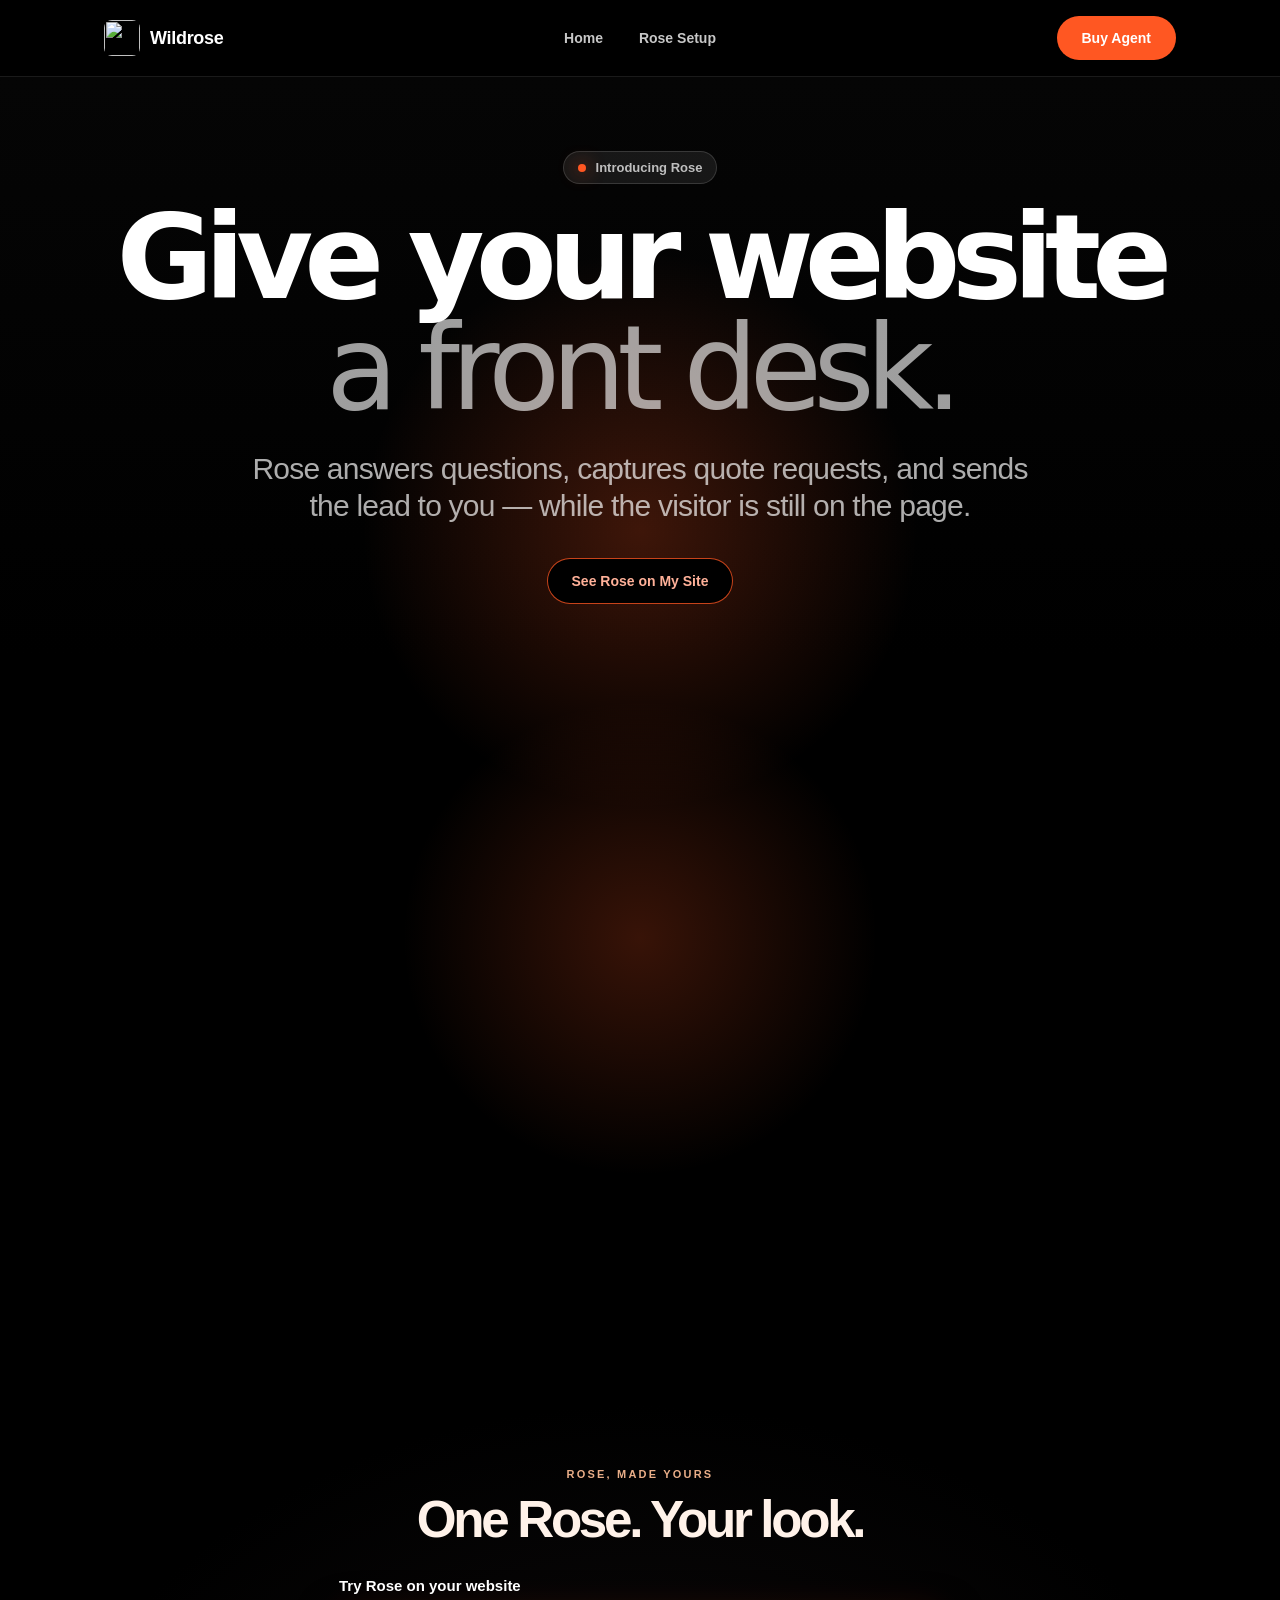
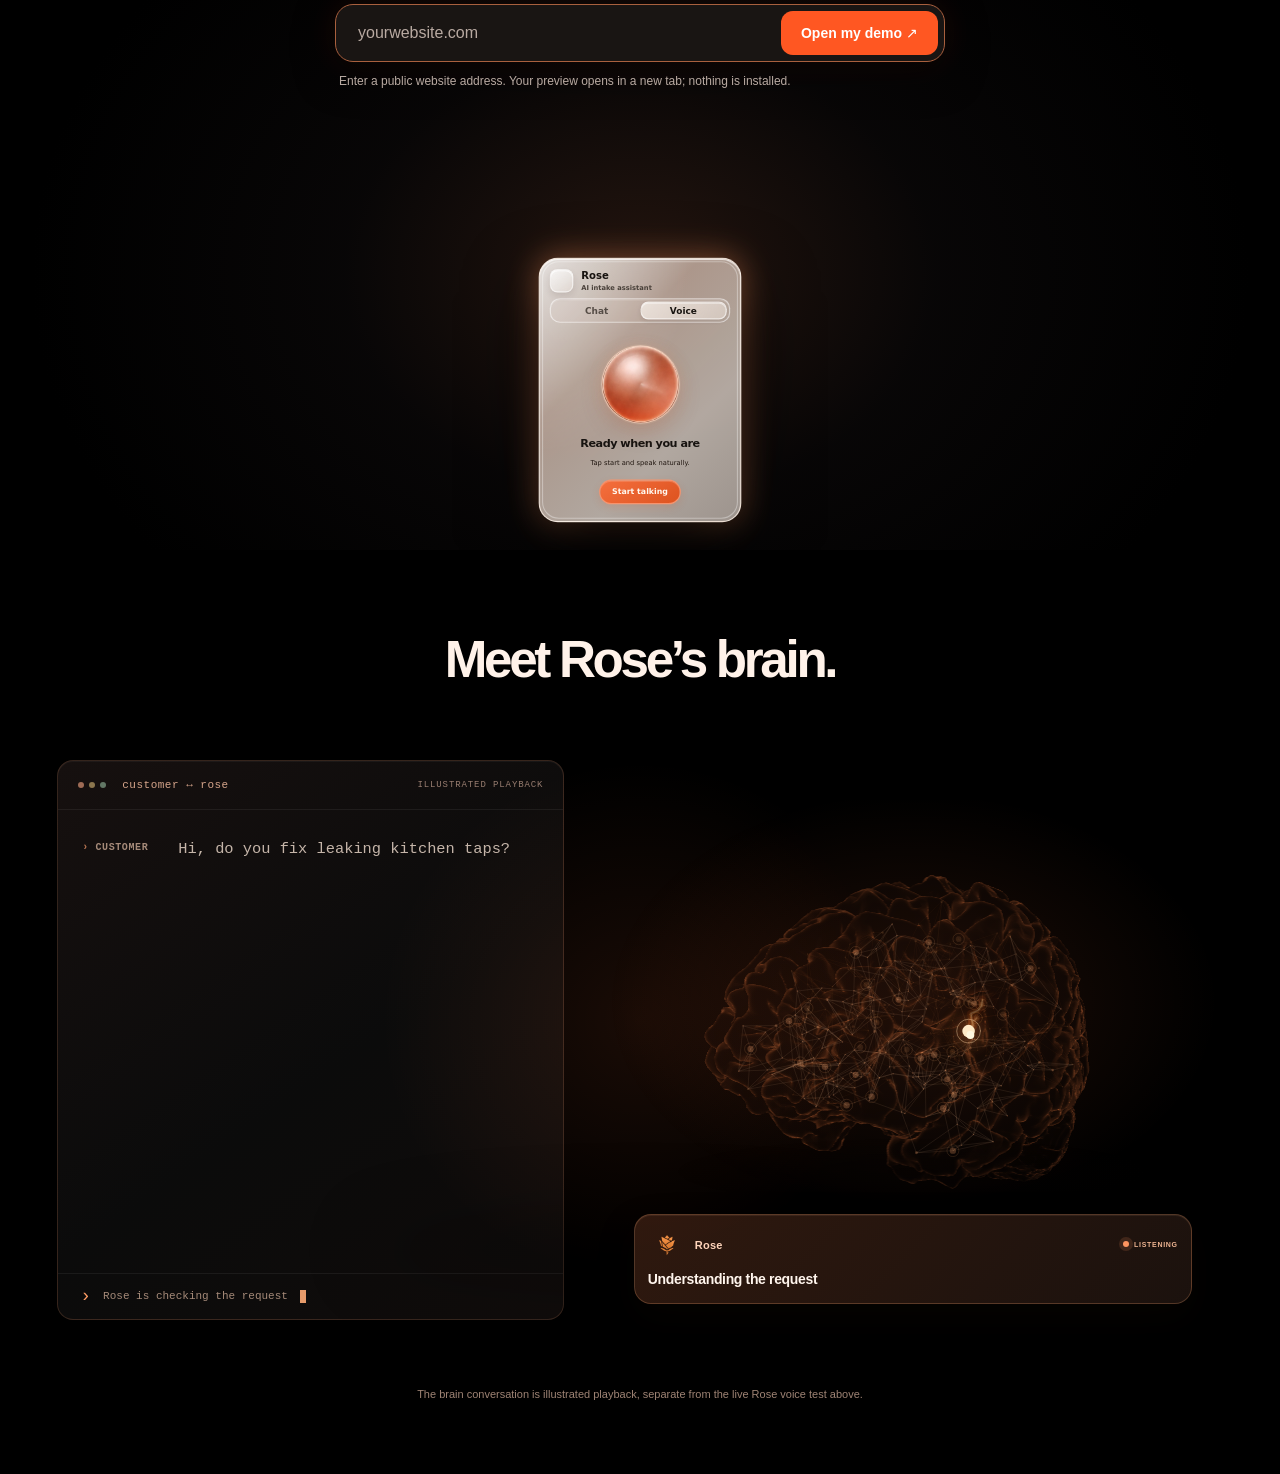
==== index.html @ d1aba38a "Space brain heading from demo" ====
<!doctype html>
<html lang="en">
<head>
  <meta charset="utf-8">
  <meta name="viewport" content="width=device-width, initial-scale=1">
  <meta name="theme-color" content="#1b120e">
  <title>Rose in motion · Wildrose</title>
  <meta name="description" content="See how Rose turns customer conversations into useful work.">
  <style>
    :root{font-family:Inter,-apple-system,BlinkMacSystemFont,"Segoe UI",sans-serif;color:#f9faf6;background:#061c17;font-synthesis:none}
    *{box-sizing:border-box}html{scroll-behavior:smooth}body{margin:0}button{font:inherit;cursor:pointer}button:focus-visible{outline:2px solid #ff9169;outline-offset:3px}
    .shell{width:min(1370px,calc(100% - 48px));margin:auto}
    .site-head{height:82px;display:flex;align-items:center;justify-content:space-between;gap:16px;padding:0 20px;border:1px solid #214036;border-top:0;border-radius:0 0 13px 13px}
    .brand{display:inline-flex;align-items:center;gap:10px;color:#fff;text-decoration:none;font-size:19px;font-weight:820;letter-spacing:-.05em}.brand img{width:27px;height:27px;object-fit:contain;filter:brightness(0) invert(1)}.brand span{color:#a7bdb2;font-weight:550}
    .head-tag{font-size:10px;font-weight:760;letter-spacing:.14em;text-transform:uppercase;color:#8ba89a}
    main{padding:64px 0 72px}
    .intro{display:grid;grid-template-columns:minmax(0,1.15fr) minmax(300px,.7fr);align-items:end;gap:80px;margin-bottom:48px}
    .eyebrow{display:inline-flex;align-items:center;gap:9px;color:#ff9b73;font-size:11px;font-weight:820;letter-spacing:.15em;text-transform:uppercase}.eyebrow:before{content:"";width:7px;height:7px;border-radius:50%;background:#ff8154;box-shadow:0 0 0 5px rgba(255,129,84,.13)}
    h1{max-width:820px;margin:20px 0 0;font-size:clamp(57px,6vw,90px);font-weight:650;letter-spacing:-.078em;line-height:.99}h1 em{font-style:normal;color:#ff8e65}
    .intro-aside{padding-bottom:5px}.intro-aside p{max-width:410px;margin:0 0 24px;color:#d0ded3;font-size:18px;line-height:1.42}.intro-aside small{display:block;max-width:410px;color:#8aa99a;font-size:11px;line-height:1.5}
    .stage{position:relative;height:620px;overflow:hidden;border:1px solid #2a493d;border-radius:20px;background:radial-gradient(ellipse at 50% 63%,rgba(38,85,65,.3),transparent 42%),linear-gradient(145deg,#09241a,#071c17 70%)}
    .stage:before{content:"";position:absolute;inset:0;background:radial-gradient(circle at 51% 54%,rgba(255,139,94,.09),transparent 33%);pointer-events:none}
    .stage:after{content:"";position:absolute;left:50%;bottom:87px;width:550px;height:70px;transform:translateX(-50%);border-radius:50%;background:rgba(0,0,0,.24);filter:blur(34px);pointer-events:none}
    .scene-meta{position:absolute;z-index:5;top:25px;left:30px;right:30px;display:flex;justify-content:space-between;align-items:center;gap:20px}.scene-meta>div{display:flex;align-items:center;gap:12px}.scene-index{color:#77a18a;font-size:10px;font-weight:800;letter-spacing:.14em}.scene-name{color:#e9f1e9;font-size:10px;font-weight:800;letter-spacing:.15em;text-transform:uppercase}.scene-meta button{padding:8px 12px;border:1px solid #2f5042;border-radius:9px;background:#123227;color:#dce8dc;font-size:10px;font-weight:760}.scene-meta button:hover{background:#1a4232}.clock{color:#8bab98;font-size:10px;font-weight:740;letter-spacing:.1em}
    .person{position:absolute;z-index:2;left:7%;bottom:134px;width:250px;display:flex;flex-direction:column;align-items:center}.person-art{width:102px;height:172px;transform-origin:50% 90%;animation:idle 3.4s ease-in-out infinite}.person-art svg{display:block;width:100%;height:100%;overflow:visible}.person-art .ground{fill:#020d09;opacity:.6}.person-art .line{fill:none;stroke:#ff8c64;stroke-width:7;stroke-linecap:round;stroke-linejoin:round}.person-art .front-arm,.person-art .front-leg{transform-box:fill-box;transform-origin:top center;animation:gesture 3.4s ease-in-out infinite}.person-art .front-leg{animation-name:step;animation-duration:3.8s}.speaker-person .person-art{animation-duration:.8s}.speaker-person .front-arm{animation-duration:.8s}.person-label{margin-top:0;color:#8fad9a;font-size:10px;font-weight:800;letter-spacing:.17em;text-transform:uppercase}
    .bubble{position:absolute;z-index:4;max-width:320px;min-height:76px;padding:17px 20px;border:1px solid #355244;border-radius:16px;color:#edf5ec;background:#163729;box-shadow:0 20px 42px rgba(0,0,0,.16);font-size:17px;font-weight:660;line-height:1.36;letter-spacing:-.02em;transition:opacity .32s,transform .32s,filter .32s}.bubble:after{content:"";position:absolute;bottom:-7px;width:12px;height:12px;background:inherit;transform:rotate(45deg);border-right:1px solid #355244;border-bottom:1px solid #355244}.visitor-bubble{left:5.5%;bottom:332px;width:310px}.visitor-bubble:after{left:68%}.rose-bubble{left:50%;top:107px;transform:translateX(-50%);width:360px;max-width:360px;background:#f7f8f0;border-color:#d3ddd0;color:#183629}.rose-bubble:after{left:calc(50% - 6px);border-color:#d3ddd0}.stage[data-speaker="visitor"] .rose-bubble{opacity:0;transform:translate(-50%,12px);pointer-events:none}.stage[data-speaker="rose"] .visitor-bubble{opacity:.38;filter:blur(1px);transform:translateY(-4px)}.stage[data-speaker="tool"] .visitor-bubble,.stage[data-speaker="tool"] .rose-bubble{opacity:.26;filter:blur(1px)}
    .widget-wrap{position:absolute;z-index:3;left:50%;top:218px;width:334px;transform:translateX(-50%)}
    .flow{position:absolute;z-index:3;right:5.5%;top:190px;width:260px;display:flex;flex-direction:column;gap:12px}.flow-title{color:#8caa98;font-size:10px;font-weight:800;letter-spacing:.16em;text-transform:uppercase;margin-bottom:1px}.tool{display:flex;align-items:center;gap:13px;min-height:64px;padding:12px 15px;border:1px solid #244536;border-radius:13px;background:#102b20;opacity:.46;transform:translateY(6px);transition:opacity .45s,transform .45s,border-color .45s,background .45s}.tool:before{content:"";width:8px;height:8px;flex:none;border-radius:50%;background:#779987}.tool strong{display:block;font-size:13px;color:#f3f8f0}.tool span{display:block;margin-top:4px;font-size:10px;font-weight:730;letter-spacing:.04em;color:#a4bba9}.tool.active{opacity:1;transform:none;border-color:#47715a;background:#19402c;box-shadow:0 17px 36px rgba(0,0,0,.15)}.tool.active:before{background:#ff976c;box-shadow:0 0 0 5px rgba(255,151,108,.13)}.tool.active span{color:#9eddb3}
    .stage-foot{position:absolute;z-index:5;left:30px;right:30px;bottom:23px;display:flex;align-items:center;gap:18px}.stage-foot .caption{min-width:230px;max-width:280px;color:#b0c5b5;font-size:11px;font-weight:700;white-space:nowrap;overflow:hidden;text-overflow:ellipsis}.stage-foot button{flex:none;padding:8px 11px;border:1px solid #355844;border-radius:8px;background:#163829;color:#edf6ed;font-size:10px;font-weight:750}.stage-foot button:hover{background:#205039}
    .scenarios{display:flex;align-items:center;gap:8px;margin-top:16px}.scenarios-label{margin-right:12px;color:#8ba999;font-size:10px;font-weight:800;letter-spacing:.15em;text-transform:uppercase}.scenarios button{padding:9px 13px;border:1px solid transparent;border-radius:8px;background:transparent;color:#9fbbab;font-size:11px;font-weight:740}.scenarios button.active{border-color:#315843;background:#153626;color:#fff}.scenarios button:hover{color:#fff}
    @keyframes idle{50%{transform:translateY(-4px) rotate(1deg)}}@keyframes gesture{42%{transform:rotate(-18deg)}72%{transform:rotate(6deg)}}@keyframes step{50%{transform:rotate(8deg)}}
    @media(max-width:1100px){.intro{gap:35px}.person{left:3%;width:210px}.visitor-bubble{left:3%;width:250px}.flow{right:3%;width:205px}.widget-wrap{width:305px}.rose-bubble{width:320px}.tool{padding:10px}}
    @media(max-width:760px){.shell{width:calc(100% - 28px)}.site-head{height:65px;padding:0 14px}.head-tag{display:none}main{padding:42px 0 50px}.intro{display:block;margin-bottom:30px}h1{font-size:clamp(49px,10.5vw,72px)}.intro-aside{padding:0;margin-top:25px}.intro-aside p{font-size:16px;margin-bottom:14px}.stage{height:760px;border-radius:16px}.scene-meta{top:17px;left:16px;right:16px}.person{left:20px;top:110px;bottom:auto;width:65px}.person-art{width:58px;height:98px}.person-label{display:none}.visitor-bubble{top:116px;bottom:auto;left:103px;width:calc(100% - 122px);max-width:none;min-height:72px;padding:13px 15px;font-size:13px}.visitor-bubble:after{left:14px}.rose-bubble{top:224px;left:auto;right:20px;width:calc(100% - 105px);max-width:none;min-height:63px;padding:12px 15px;font-size:13px;transform:none}.rose-bubble:after{left:auto;right:28px}.stage[data-speaker="visitor"] .rose-bubble{transform:translateY(10px)}.widget-wrap{top:306px;width:min(300px,calc(100% - 44px))}.flow{top:612px;left:20px;right:20px;width:auto;display:grid;grid-template-columns:repeat(3,minmax(0,1fr));gap:5px}.flow-title{grid-column:1/-1;font-size:8px}.tool{min-height:43px;padding:6px;gap:4px;border-radius:8px}.tool:before{width:5px;height:5px}.tool strong{font-size:9px}.tool span{font-size:7px}.stage-foot{left:15px;right:15px;bottom:13px;gap:8px}.stage-foot .caption{min-width:0;max-width:125px;font-size:9px}.stage-foot button{font-size:9px;padding:7px}.scenarios{flex-wrap:wrap;gap:4px}.scenarios-label{width:100%;margin:0 0 5px}.scenarios button{padding:8px 9px;font-size:10px}}
    @media(max-width:410px){.stage{height:790px}.flow{top:625px}.widget-wrap{top:315px}.scene-meta>div{gap:6px}.scene-name{font-size:8px}.clock{font-size:9px}.scene-meta button{padding:6px 8px}.visitor-bubble{left:91px;width:calc(100% - 106px)}.rose-bubble{right:15px;width:calc(100% - 91px)}}
    @media(prefers-reduced-motion:reduce){.person-art,.person-art .front-arm,.person-art .front-leg{animation:none}.bubble,.tool{transition:none}}
    /* Rose's orange palette, with the widget at a comfortable native scale. */
    :root{color:#fff8f3;background:#1b120e}
    .site-head{border-color:#513326}
    .brand span{color:#c4a697}.head-tag{color:#c49b85}
    .intro-aside p{color:#f0ddd2}.intro-aside small{color:#b99684}
    .stage{height:785px;border-color:#5a3929;background:radial-gradient(ellipse at 50% 59%,rgba(155,73,37,.19),transparent 43%),linear-gradient(145deg,#291a14,#1d130f 72%)}
    .stage:before{background:radial-gradient(circle at 50% 54%,rgba(255,116,59,.1),transparent 35%)}
    .scene-index{color:#d69c7c}.scene-name{color:#fff0e5}
    .scene-meta button{border-color:#654332;background:#382419;color:#ffeadc}.scene-meta button:hover{background:#51301f}.clock{color:#cda58e}
    .person{bottom:150px}.person-art .ground{fill:#110a07}.person-art .line{stroke:#ff824a}.person-label{color:#c4a08c}
    .bubble{border-color:#744936;background:#3b271d;color:#fff2e8}
    .bubble:after{border-color:#744936}.visitor-bubble{bottom:350px}
    .rose-bubble{top:95px;background:#fff5ec;border-color:#edd6c6;color:#43281c}.rose-bubble:after{border-color:#edd6c6}
    .widget-wrap{top:195px;width:360px}
    .flow{top:285px}.flow-title{color:#c09a84}
    .tool{border-color:#583a2b;background:#302016;opacity:.56}.tool:before{background:#b58c74}
    .tool strong{color:#fff3e9}.tool span{color:#c8a996}
    .tool.active{border-color:#cf784b;background:#4a291a}.tool.active:before{background:#ff864d}.tool.active span{color:#ffd0b7}
    .stage-foot{justify-content:space-between}.stage-foot .caption{max-width:none;color:#d6b9a5}
    .stage-foot button{border-color:#67412e;background:#3c261b;color:#fff2e6}.stage-foot button:hover{background:#59301d}
    .scenarios-label{color:#c69a80}.scenarios button{color:#d6ad98}.scenarios button.active{border-color:#744731;background:#3a2318;color:#fff}.scenarios button:hover{color:#fff}
    @media(max-width:1100px){.widget-wrap{width:340px}}
    @media(max-width:760px){
      .stage{height:960px}.person{top:110px;bottom:auto}.visitor-bubble{top:116px;bottom:auto}
      .rose-bubble{top:224px}.widget-wrap{top:310px;width:min(340px,calc(100% - 36px))}
      .flow{top:812px}.stage-foot{bottom:16px}
    }
    @media(max-width:410px){.stage{height:980px}.widget-wrap{top:315px}.flow{top:817px}}
    .flow{top:192px;right:5%;width:285px;display:block}
    .flow-title{margin:0 0 10px}
    .workflow-card{min-height:235px;padding:17px;border:1px solid #704431;border-radius:16px;background:linear-gradient(155deg,#382319,#2a1b15);box-shadow:0 18px 38px rgba(0,0,0,.18);animation:wfEnter .36s ease both}
    .wf-head{display:flex;align-items:center;gap:10px}.wf-mark{width:35px;height:35px;flex:none;display:grid;place-items:center;border:1px solid #8d553b;border-radius:10px;background:#4a2c1d;color:#ffb58c;font-size:10px;font-weight:900;letter-spacing:.03em}.wf-tool{color:#ffd4bb;font-size:10px;font-weight:800;letter-spacing:.1em;text-transform:uppercase}.wf-state{margin-left:auto;color:#eeb491;font-size:9px;font-weight:850;letter-spacing:.1em;text-transform:uppercase}.workflow-card.working .wf-state:before{content:"";display:inline-block;width:6px;height:6px;margin-right:5px;border-radius:50%;background:#ff9560;box-shadow:0 0 0 4px rgba(255,149,96,.15);animation:wfPulse 1s ease-in-out infinite}.workflow-card.done .wf-state{color:#ffd4a7}
    .wf-title{margin:16px 0 5px;color:#fff5ed;font-size:17px;font-weight:760;letter-spacing:-.025em;line-height:1.25}.wf-detail{min-height:32px;margin:0;color:#cfae9b;font-size:11px;line-height:1.42}
    .wf-visual{min-height:73px;margin-top:14px;padding-top:12px;border-top:1px solid #68412e}
    .wf-search{display:flex;align-items:center;gap:7px;height:34px;padding:0 10px;border:1px solid #78503a;border-radius:8px;background:#211713;color:#ffe8d9;font-size:11px;font-weight:670;white-space:nowrap;overflow:hidden}.wf-search b{color:#ff986b;font-size:18px;line-height:1}.workflow-card.working .wf-search span{overflow:hidden;white-space:nowrap;border-right:1px solid #ff9f74;animation:wfType 2.1s steps(20,end) infinite alternate}.wf-result{display:flex;align-items:center;gap:6px;margin-top:10px;color:#d9b8a6;font-size:10px;font-weight:710}.wf-result i{width:7px;height:7px;border-radius:50%;background:#ff986b}.workflow-card.working .wf-result i{animation:wfPulse .9s ease-in-out infinite}.workflow-card.done .wf-result{color:#ffd5b8}
    .wf-slots{display:flex;gap:5px}.wf-slot{flex:1;padding:9px 3px;border:1px solid #6c4633;border-radius:7px;color:#d2ab96;text-align:center;font-size:9px;font-weight:800}.wf-slot.selected{border-color:#ff9a69;background:#65402b;color:#fff1e4}.workflow-card.working .wf-slot:nth-child(1){animation:wfSlot 1.3s ease-in-out infinite}.workflow-card.working .wf-slot:nth-child(2){animation:wfSlot 1.3s ease-in-out .25s infinite}.workflow-card.working .wf-slot:nth-child(3){animation:wfSlot 1.3s ease-in-out .5s infinite}.wf-date{margin-bottom:9px;color:#eac5ae;font-size:10px;font-weight:750}
    .wf-field{display:flex;justify-content:space-between;gap:7px;padding:5px 0;border-bottom:1px solid #573827;color:#d0a994;font-size:10px}.wf-field b{max-width:65%;overflow:hidden;text-overflow:ellipsis;white-space:nowrap;color:#ffe4d2;font-weight:780}.workflow-card.working .wf-field:nth-child(2) b{animation:wfPulse 1.2s ease-in-out infinite}
    .wf-message{padding:9px 10px;border:1px solid #78503a;border-radius:9px;background:#211713}.wf-message b{display:block;color:#ffe5d4;font-size:10px}.wf-message span{display:block;margin-top:5px;color:#cda994;font-size:9px}.wf-message:after{content:"→";display:block;margin-top:7px;color:#ff9a69;text-align:right;font-size:15px;font-weight:900}.workflow-card.working .wf-message:after{animation:wfSend 1.5s ease-in-out infinite}
    .wf-idle{display:flex;gap:6px;align-items:center;height:48px}.wf-idle i{width:7px;height:7px;border-radius:50%;background:#ff986b;animation:wfPulse 1.1s ease-in-out infinite}.wf-idle i:nth-child(2){animation-delay:.2s}.wf-idle i:nth-child(3){animation-delay:.4s}
    .tool-list{display:grid;grid-template-columns:repeat(2,minmax(0,1fr));gap:7px;margin-top:10px}.tool-list .tool{min-height:49px;margin:0;padding:7px 9px;gap:7px;border-radius:9px;transform:none}.tool-list .tool:before{width:6px;height:6px}.tool-list .tool strong{font-size:10px}.tool-list .tool span{font-size:8px;margin-top:2px}.tool-list .tool.working{opacity:1;border-color:#b96e46;background:#452a1c}.tool-list .tool.working:before{background:#ff985f;animation:wfPulse 1s ease-in-out infinite}
    @keyframes wfEnter{from{opacity:.35;transform:translateY(9px)}to{opacity:1;transform:none}}@keyframes wfPulse{50%{opacity:.35;transform:scale(.8)}}@keyframes wfType{from{max-width:0}to{max-width:190px}}@keyframes wfSlot{45%{border-color:#ff9a69;color:#fff0e5;background:#5d3928}}@keyframes wfSend{50%{transform:translateX(7px);opacity:.55}}
    @media(max-width:1100px){.flow{right:3%;width:240px}.workflow-card{padding:13px}.wf-title{font-size:15px}}
    @media(max-width:760px){.stage{height:1250px}.flow{top:812px;left:20px;right:20px;width:auto;display:block}.workflow-card{min-height:218px}.tool-list{grid-template-columns:repeat(2,minmax(0,1fr))}.stage-foot{bottom:15px}}
    @media(max-width:410px){.stage{height:1280px}.flow{top:817px}}
    @media(prefers-reduced-motion:reduce){.workflow-card,.wf-idle i,.workflow-card.working .wf-search span,.workflow-card.working .wf-result i,.workflow-card.working .wf-slot,.workflow-card.working .wf-message:after,.tool-list .tool.working:before{animation:none}}
    /* Connected workflow graph with transient tool popups. */
    .flow{top:116px;right:3.7%;width:430px;height:558px;margin:0}
    .workflow-graph{position:absolute;inset:0;width:100%;height:100%;display:block;opacity:.94;pointer-events:none}
    .flow-title{position:absolute;z-index:2;top:5px;left:14px;margin:0;color:#d7a98e;font-size:10px;letter-spacing:.18em}
    .workflow-card{position:absolute;z-index:3;top:259px;left:calc(50% - 142px);width:284px;min-height:220px;padding:15px;border-color:#80513a;border-radius:14px;background:rgba(49,30,22,.95);box-shadow:0 20px 45px rgba(0,0,0,.32);backdrop-filter:blur(12px)}
    .workflow-card .wf-title{margin-top:13px;font-size:16px}.workflow-card .wf-detail{font-size:10px}.workflow-card .wf-visual{margin-top:10px;padding-top:10px}
    .tool-list{position:absolute;z-index:2;inset:0;display:block;margin:0;pointer-events:none}
    .tool-list .tool{position:absolute;width:122px;min-height:45px;padding:6px 8px;border-color:#9b6040;background:rgba(71,41,26,.95);opacity:0;transform:translateY(12px) scale(.92);box-shadow:0 12px 28px rgba(0,0,0,.2)}
    .tool-list .tool.working,.tool-list .tool.active{opacity:1;transform:translateY(0) scale(1)}
    .tool-list .tool:nth-child(1){top:84px;left:8px}.tool-list .tool:nth-child(2){top:138px;right:5px}.tool-list .tool:nth-child(3){bottom:18px;left:2px}.tool-list .tool:nth-child(4){bottom:18px;right:9px}
    .tool-list .tool strong{font-size:10px}.tool-list .tool span{font-size:7px;letter-spacing:.03em}
    @media(max-width:1150px){.widget-wrap{left:43%}.rose-bubble{left:43%}.stage[data-speaker="visitor"] .rose-bubble{transform:translate(-50%,12px)}.flow{right:2%;top:125px;width:330px;height:550px}.workflow-card{left:calc(50% - 125px);width:250px}.tool-list .tool{width:105px}.tool-list .tool:nth-child(2){right:0}}
    @media(max-width:760px){.stage{height:1420px}.widget-wrap{left:50%}.rose-bubble{left:auto}.stage[data-speaker="visitor"] .rose-bubble{transform:translateY(10px)}.flow{top:813px;left:10px;right:10px;width:auto;height:535px}.workflow-card{top:230px;left:calc(50% - 140px);width:280px}.tool-list .tool{width:112px}.tool-list .tool:nth-child(3),.tool-list .tool:nth-child(4){bottom:4px}}
    @media(max-width:410px){.stage{height:1440px}.flow{top:818px;height:540px}.workflow-card{left:10px;right:10px;width:auto}.tool-list .tool{width:102px}}
    /* Let the tool marks and moving connections carry the workflow story. */
    .flow{top:119px;height:560px}
    .flow-title{top:0;left:10px}
    .workflow-card{top:392px;left:calc(50% - 133px);width:266px;min-height:104px;padding:11px 13px;border-color:#9a5a3b;background:rgba(44,27,20,.93)}
    .workflow-card .wf-head{gap:9px}
    .workflow-card .wf-mark{width:38px;height:38px;border:0;background:transparent}
    .workflow-card .wf-mark img{width:32px;height:32px;object-fit:contain}
    .workflow-card .wf-tool{font-size:11px;letter-spacing:.02em;text-transform:none}
    .workflow-card .wf-state{font-size:8px}
    .workflow-card .wf-title{margin:7px 0 0;font-size:15px}
    .workflow-card .wf-detail,.workflow-card .wf-visual{display:none}
    .tool-list{display:none}
    @media(max-width:1150px){.workflow-card{left:calc(50% - 120px);width:240px}}
    @media(max-width:760px){.flow{top:813px;height:535px}.workflow-card{top:382px;left:calc(50% - 130px);width:260px}}
    @media(max-width:410px){.flow{top:818px;height:540px}.workflow-card{top:387px;left:calc(50% - 120px);right:auto;width:240px}}
    @media(prefers-reduced-motion:reduce){.workflow-card{animation:none}}
    /* Circular tool nodes in a luminous web, with notification cards below. */
    .flow{right:1.5%;width:33%;height:560px;isolation:isolate}
    .flow:before{content:"";position:absolute;inset:22px -12px 112px;background:radial-gradient(ellipse at 50% 48%,rgba(255,116,57,.12),transparent 68%);pointer-events:none}
    .flow-title{left:50%;transform:translateX(-50%);white-space:nowrap;color:#e0ac8c;font-size:9px;letter-spacing:.22em}
    .flow-title:before{content:"";display:inline-block;width:5px;height:5px;margin:0 8px 1px 0;border-radius:50%;background:#ff985d;box-shadow:0 0 12px #ff7842}
    .workflow-graph{opacity:1}
    .workflow-card{top:433px;left:7%;width:86%;min-height:90px;border-radius:17px;border-color:rgba(255,172,119,.24);background:linear-gradient(135deg,rgba(93,49,29,.5),rgba(34,22,17,.8));box-shadow:0 15px 35px #10080455,inset 0 1px 0 #ffcfa914;backdrop-filter:blur(20px)}
    .workflow-card .wf-title{font-size:14px}.workflow-card .wf-state{font-size:7px}
    @media(min-width:1151px){.widget-wrap,.rose-bubble{left:46%}.stage[data-speaker="visitor"] .rose-bubble{transform:translate(-50%,12px)}}
    @media(min-width:761px) and (max-width:1150px){.flow{right:1%;width:31%}.workflow-card{left:3%;width:94%}.workflow-card .wf-head{gap:5px}.workflow-card .wf-tool{font-size:10px}}
    @media(max-width:760px){.flow{left:10px;right:10px;width:auto;height:550px}.workflow-card{top:431px;left:8%;width:84%}.flow-title{top:12px}}
    .scenarios{overflow-x:auto;flex-wrap:nowrap;padding-bottom:7px;scrollbar-width:thin;scrollbar-color:#75432d transparent}.scenarios-label{width:auto;flex:none;margin:0 10px 0 0}.scenarios button{flex:none;white-space:nowrap}


    .person{left:2%;top:auto;bottom:96px;width:25%;gap:9px}.person-art{width:154px;height:254px;max-width:100%;filter:drop-shadow(0 0 20px rgba(255,122,56,.10))}.person-label{display:block;margin:0;font-size:10px;letter-spacing:.2em}
    .visitor-bubble{left:2%;top:auto;bottom:386px;width:25%;max-width:330px}.visitor-bubble:after{left:calc(50% - 6px)}
    @media(min-width:761px) and (max-width:1150px){
      .person{left:2%;width:23%;bottom:110px}.person-art{width:120px;height:218px}.visitor-bubble{left:2%;width:23%;bottom:365px;font-size:14px;padding:14px}
      .widget-wrap,.rose-bubble{left:45%;width:30%}
    }
    @media(max-width:760px){
      .person{left:13px;top:105px;bottom:auto;width:72px;gap:2px}.person-art{width:72px;height:115px}.person-label{font-size:7px;letter-spacing:.09em}
      .visitor-bubble{left:101px;top:112px;bottom:auto;width:calc(100% - 117px);max-width:none;min-height:72px;padding:12px;font-size:13px}.visitor-bubble:after{left:15px}
      .rose-bubble{top:248px;right:18px;width:calc(100% - 70px)}.widget-wrap{top:344px}
      .flow{top:848px}.stage{height:1470px}
    }
    @media(max-width:410px){.person{left:10px;width:66px}.person-art{width:66px;height:112px}.visitor-bubble{left:88px;width:calc(100% - 103px)}.rose-bubble{right:15px;width:calc(100% - 55px)}}

    /* Keep the actual Rose widget independent from the illustrated conversation. */
    .stage{height:860px}.widget-wrap{top:190px;width:382px}
    .person{left:1.5%;width:27%;bottom:100px;gap:12px}.person-art{width:220px;height:320px}.person-label{font-size:12px;letter-spacing:.16em;color:#f0c5aa}
    .visitor-bubble{left:2%;width:27%;max-width:350px;bottom:459px;padding:20px 22px;font-size:20px;line-height:1.45;font-weight:650;background:#4a2c1d;border-color:#bc7950;color:#fff7ee;box-shadow:0 16px 34px #0b050333}
    .stage[data-speaker] .visitor-bubble{opacity:1;filter:none;transform:none}
    .stage[data-speaker="tool"] .rose-bubble{opacity:1;filter:none}
    .flow{top:140px}
    @media(min-width:761px) and (max-width:1150px){.widget-wrap{width:34%;left:46%}.person{left:1%;width:27%;bottom:110px}.person-art{width:168px;height:292px}.visitor-bubble{left:1.5%;width:27%;bottom:445px;padding:17px;font-size:18px}.rose-bubble{left:46%;width:34%;font-size:16px}.flow{right:1%;width:30%}}
    @media(max-width:760px){
      .stage{height:1560px}.person{left:10px;top:100px;bottom:auto;width:110px;gap:5px}.person-art{width:110px;height:174px}.person-label{font-size:9px}
      .visitor-bubble{left:132px;top:109px;bottom:auto;width:calc(100% - 148px);min-height:110px;padding:15px;font-size:16px;line-height:1.42;max-width:none}
      .rose-bubble{top:298px;left:auto;right:18px;width:calc(100% - 36px);max-width:none;font-size:15px;padding:14px 16px;min-height:65px}
      .widget-wrap{top:386px;left:50%;width:calc(100% - 36px);max-width:430px}.flow{top:981px;left:10px;right:10px;width:auto;height:550px}
    }
    @media(max-width:410px){.person{left:7px;width:100px}.person-art{width:100px;height:170px}.visitor-bubble{left:116px;width:calc(100% - 128px);font-size:15px;padding:13px}.rose-bubble{right:15px;width:calc(100% - 30px)}}
    .wr-ai[data-simulation-paused="true"] .wr-orb:after{animation-play-state:paused}
    @media(min-width:1151px){.person{bottom:230px}.visitor-bubble{bottom:589px}}
    @media(min-width:761px) and (max-width:1150px){.person{bottom:215px}.visitor-bubble{bottom:550px}}
    .anatomy-surface{z-index:0}#workflowGraph{z-index:1;pointer-events:auto;cursor:grab;touch-action:pan-y}#workflowGraph.dragging{cursor:grabbing}#workflowGraph:focus-visible{outline:1px solid #df9a72;outline-offset:-6px;border-radius:18px}.brain-hint{position:absolute;top:29px;left:50%;transform:translateX(-50%);font-size:10px;color:#c59a83;pointer-events:none;white-space:nowrap;z-index:2}
  </style>
  <link rel="stylesheet" href="rose-appearance.css?v=calm-1">
  <link rel="stylesheet" href="demo-layout.css?v=brain-title-spacing-1">
  <link rel="stylesheet" href="rose-reveal.css?v=spacing-1">
</head>
<body>
  <nav class="wr-site-nav" aria-label="Wildrose navigation">
    <div class="wr-site-wrap">
      <a class="wr-site-brand" href="https://wildroseautomations.ca/"><img src="https://wildroseautomations.ca/logos/wildrose.png" width="36" height="36" alt="">Wildrose</a>
      <div class="wr-site-links"><a href="https://wildroseautomations.ca/">Home</a><a href="https://wildroseautomations.ca/#mockup">Rose Setup</a></div>
      <a class="wr-site-buy" href="https://wildroseautomations.ca/#purchase">Buy Agent</a>
    </div>
  </nav>
  <section class="wr-site-hero" id="top" aria-labelledby="heroTitle">
    <div class="wr-site-wrap wr-site-hero-inner">
      <div class="wr-site-label"><span aria-hidden="true"></span>Introducing Rose</div>
      <h1 id="heroTitle">Give your website<br><em>a front desk.</em></h1>
      <p class="wr-site-lead">Rose answers questions, captures quote requests, and sends the lead to you — while the visitor is still on the page.</p>
      <a class="wr-site-cta" href="#try-rose">See Rose on My Site</a>
      <div class="wr-site-widget" id="liveRoseVoice"></div>
    </div>
  </section>
  <main class="shell">
    <section class="rose-reveal" id="roseReveal" aria-labelledby="roseRevealTitle">
      <p class="rose-reveal__eyebrow">Rose, made yours</p>
      <h2 id="roseRevealTitle">One Rose. Your look.</h2>
      <form class="wr-try-form" id="try-rose" action="https://wildroseautomations.ca/ai-tool-mockup-final.html" method="get" target="_blank" rel="noopener">
        <label for="tryRoseWebsite">Try Rose on your website</label>
        <div class="wr-try-bar">
          <input id="tryRoseWebsite" name="website" type="text" inputmode="url" autocomplete="url" placeholder="yourwebsite.com" required maxlength="2048" aria-describedby="tryRoseNote">
          <button type="submit">Open my demo <span aria-hidden="true">↗</span></button>
        </div>
        <p id="tryRoseNote">Enter a public website address. Your preview opens in a new tab; nothing is installed.</p>
      </form>
      <div class="rose-reveal__stage" role="img" aria-label="One orange Rose assistant expands into a lineup of seven colourful design variations">
        <svg class="rose-reveal__arch" viewBox="0 0 1000 380" preserveAspectRatio="none" aria-hidden="true"><path d="M 85 315 C 130 72, 369 20, 500 20 C 685 20, 890 90, 927 315"/></svg>
        <div class="rose-reveal__floor" aria-hidden="true"></div>
        <div id="roseRevealCards" aria-hidden="true"></div>
      </div>
    </section>
    <section class="stage" id="stage" data-speaker="visitor" aria-labelledby="brainTitle">
      <h2 class="brain-title" id="brainTitle">Meet Rose’s brain.</h2>
      <div class="demo-layout">
        <div class="terminal" aria-label="Illustrated Customer and Rose conversation">
          <div class="terminal-top"><span class="terminal-lights" aria-hidden="true"><i></i><i></i><i></i></span><span>customer ↔ rose</span><span class="terminal-live">ILLUSTRATED PLAYBACK</span></div>
          <div class="terminal-log" id="conversation" role="log" aria-live="off"></div>
          <div class="terminal-footer"><span class="terminal-cursor" aria-hidden="true">›</span><span id="terminalStatus">Rose is listening</span><span class="terminal-pulse" aria-hidden="true"></span></div>
        </div>
        <div class="flow" id="flow" aria-label="Translucent brain visualization synchronized to illustrated workflow events"><div class="brain-scene"><canvas class="workflow-graph" id="workflowGraph" aria-label="Animated brain; drag or use arrow keys to rotate" tabindex="0"></canvas><div class="workflow-card" id="workflowCard" aria-live="polite"></div><div class="tool-list" id="toolList"></div></div></div>
      </div>
    </section>
    <p class="demo-disclaimer">The brain conversation is illustrated playback, separate from the live Rose voice test above.</p>
  </main>
  <script src="rose-reveal.js?v=2" defer></script>
  <script src="https://wildroseautomations.ca/wildrose-widget-sandbox.js?v=mobile-launcher-contrast-1" data-api-base="https://wildrose-widget.wildeautomations.com" data-title="Rose" data-accent="#ff5722" data-logo="https://wildroseautomations.ca/logos/wildrose.png" data-fallback-url="mailto:jack@wildroseautomations.ca" data-greeting="Hi, I’m Rose. Ask questions about our services or tell me what you need a quote for, and I’ll help you reach the owner." data-placeholder="Ask a question or describe your request…" data-business-context="You are the visitor-facing assistant for Wildrose Automations. Help visitors with FAQs, capture quote requests and contact details, and offer owner handoff. Do not act as an owner configuration tool. Rose Basic is $24/month with 75 voice minutes; Pro is $79/month with 250 voice minutes. Extra voice minutes are $0.29/minute. Custom integrations are separately scoped. Do not promise completed bookings, payments or integrations." data-mount="#liveRoseVoice" data-inline="true" data-default-view="voice"></script>
  <script src="brain-3d.js?v=calm-1"></script>
  <script>
    (async()=>{
      const scenarios=[
  {
    "name": "QUOTE REQUEST",
    "lines": [
      {
        "at": 0,
        "who": "visitor",
        "text": "Hi, do you fix leaking kitchen taps?",
        "caption": "Hi, do you fix leaking kitchen taps?"
      },
      {
        "at": 1800,
        "who": "rose",
        "text": "We do. What’s happening with yours?",
        "caption": "We do. What’s happening with yours?"
      },
      {
        "at": 4100,
        "who": "visitor",
        "text": "It’s been dripping all week. Could I get a quote?",
        "caption": "It’s been dripping all week. Could I get a quote?"
      },
      {
        "at": 6200,
        "who": "rose",
        "text": "Of course. What email can we reach you on?",
        "caption": "Of course. What email can we reach you on?"
      },
      {
        "at": 9000,
        "who": "visitor",
        "text": "It’s sam@example.com.",
        "caption": "It’s sam@example.com."
      },
      {
        "at": 11000,
        "who": "rose",
        "text": "Thanks, Sam. Our team will get back to you.",
        "caption": "Thanks, Sam. Our team will get back to you."
      }
    ],
    "tools": [
      {
        "at": 4600,
        "name": "Knowledge",
        "status": "ANSWER FOUND"
      },
      {
        "at": 12400,
        "name": "HubSpot",
        "status": "LEAD CREATED"
      },
      {
        "at": 13800,
        "name": "Gmail",
        "status": "SUMMARY SENT"
      },
      {
        "at": 14700,
        "name": "Twilio",
        "status": "ALERT SENT"
      }
    ]
  },
  {
    "name": "BOOK AN APPOINTMENT",
    "lines": [
      {
        "at": 0,
        "who": "visitor",
        "text": "Do you have anyone available to fix my tap on Tuesday?",
        "caption": "Do you have anyone available to fix my tap on Tuesday?"
      },
      {
        "at": 1800,
        "who": "rose",
        "text": "I can check. Is it a leak or another issue?",
        "caption": "I can check. Is it a leak or another issue?"
      },
      {
        "at": 4100,
        "who": "visitor",
        "text": "It’s leaking under the kitchen sink.",
        "caption": "It’s leaking under the kitchen sink."
      },
      {
        "at": 6200,
        "who": "rose",
        "text": "We have 9:30 available. Does that work for you?",
        "caption": "We have 9:30 available. Does that work for you?"
      },
      {
        "at": 9000,
        "who": "visitor",
        "text": "Yes, that would be great.",
        "caption": "Yes, that would be great."
      },
      {
        "at": 11000,
        "who": "rose",
        "text": "You’re booked for Tuesday at 9:30.",
        "caption": "You’re booked for Tuesday at 9:30."
      }
    ],
    "tools": [
      {
        "at": 11200,
        "name": "Calendar",
        "status": "BOOKED"
      },
      {
        "at": 13200,
        "name": "Gmail",
        "status": "INVITE SENT"
      },
      {
        "at": 14500,
        "name": "Twilio",
        "status": "REMINDER SET"
      }
    ]
  },
  {
    "name": "SERVICE QUESTION",
    "lines": [
      {
        "at": 0,
        "who": "visitor",
        "text": "Do you repair heat pumps in Dartmouth?",
        "caption": "Do you repair heat pumps in Dartmouth?"
      },
      {
        "at": 1800,
        "who": "rose",
        "text": "Let me check whether we cover your area.",
        "caption": "Let me check whether we cover your area."
      },
      {
        "at": 4100,
        "who": "visitor",
        "text": "Mine keeps switching off. Could someone take a look?",
        "caption": "Mine keeps switching off. Could someone take a look?"
      },
      {
        "at": 6200,
        "who": "rose",
        "text": "Yes, we cover Dartmouth. What number can we call?",
        "caption": "Yes, we cover Dartmouth. What number can we call?"
      },
      {
        "at": 9000,
        "who": "visitor",
        "text": "You can reach me at 555-0104.",
        "caption": "You can reach me at 555-0104."
      },
      {
        "at": 11000,
        "who": "rose",
        "text": "Thanks. Our service team will give you a call.",
        "caption": "Thanks. Our service team will give you a call."
      }
    ],
    "tools": [
      {
        "at": 3600,
        "name": "Knowledge",
        "status": "ANSWER FOUND"
      },
      {
        "at": 11500,
        "name": "HubSpot",
        "status": "LEAD CREATED"
      },
      {
        "at": 13400,
        "name": "Gmail",
        "status": "TEAM NOTIFIED"
      }
    ]
  },
  {
    "name": "JOB STATUS",
    "lines": [
      {
        "at": 0,
        "who": "visitor",
        "text": "Hi, what time is someone coming to fix my boiler?",
        "caption": "Hi, what time is someone coming to fix my boiler?"
      },
      {
        "at": 1800,
        "who": "rose",
        "text": "Let me check. Do you have your job number?",
        "caption": "Let me check. Do you have your job number?"
      },
      {
        "at": 4100,
        "who": "visitor",
        "text": "Yes, it’s NC-4182.",
        "caption": "Yes, it’s NC-4182."
      },
      {
        "at": 6200,
        "who": "rose",
        "text": "Your technician is due today at 2 PM.",
        "caption": "Your technician is due today at 2 PM."
      },
      {
        "at": 9000,
        "who": "visitor",
        "text": "Great. Could you text me that?",
        "caption": "Great. Could you text me that?"
      },
      {
        "at": 11000,
        "who": "rose",
        "text": "Of course. I’ll send you the details.",
        "caption": "Of course. I’ll send you the details."
      }
    ],
    "tools": [
      {
        "at": 5700,
        "name": "HubSpot",
        "status": "JOB FOUND"
      },
      {
        "at": 12700,
        "name": "Twilio",
        "status": "UPDATE SENT"
      },
      {
        "at": 14000,
        "name": "Gmail",
        "status": "RECAP SENT"
      }
    ]
  }
];
      const workflowFrames=[
  [
    {
      "at": 0,
      "tool": "Rose",
      "kind": "idle",
      "state": "working",
      "verb": "LISTENING",
      "title": "Understanding the request",
      "detail": "Rose identifies the service the customer needs."
    },
    {
      "at": 2200,
      "tool": "Knowledge",
      "kind": "search",
      "state": "working",
      "verb": "SEARCHING",
      "title": "Searching service information",
      "detail": "Looking for the right repair category.",
      "value": "kitchen faucet repair",
      "result": "Checking approved service notes"
    },
    {
      "at": 4600,
      "tool": "Knowledge",
      "kind": "search",
      "state": "done",
      "verb": "FOUND",
      "title": "Service match found",
      "detail": "The repair request is in scope.",
      "value": "kitchen faucet repair",
      "result": "Kitchen plumbing · repair request"
    },
    {
      "at": 9100,
      "tool": "HubSpot",
      "kind": "record",
      "state": "working",
      "verb": "PREPARING",
      "title": "Preparing a new lead",
      "detail": "Rose organizes the request for the team.",
      "fields": [
        [
          "Service",
          "Faucet repair"
        ],
        [
          "Contact",
          "sam@example.com"
        ]
      ]
    },
    {
      "at": 12400,
      "tool": "HubSpot",
      "kind": "record",
      "state": "done",
      "verb": "CREATED",
      "title": "Lead created",
      "detail": "The team has a clean record to follow up.",
      "fields": [
        [
          "Service",
          "Faucet repair"
        ],
        [
          "Contact",
          "sam@example.com"
        ]
      ]
    },
    {
      "at": 13400,
      "tool": "Gmail",
      "kind": "message",
      "state": "working",
      "verb": "DRAFTING",
      "title": "Preparing a summary",
      "detail": "Rose packages the conversation for the inbox.",
      "value": "Kitchen repair request",
      "result": "Service, issue, and contact details"
    },
    {
      "at": 13800,
      "tool": "Gmail",
      "kind": "message",
      "state": "done",
      "verb": "SENT",
      "title": "Summary sent",
      "detail": "The repair details are ready for the team.",
      "value": "Kitchen repair request",
      "result": "Service, issue, and contact details"
    },
    {
      "at": 14700,
      "tool": "Twilio",
      "kind": "message",
      "state": "done",
      "verb": "ALERTED",
      "title": "Owner alerted",
      "detail": "A short notification completes the handoff.",
      "value": "New quote request",
      "result": "Kitchen faucet · sam@example.com"
    }
  ],
  [
    {
      "at": 0,
      "tool": "Rose",
      "kind": "idle",
      "state": "working",
      "verb": "LISTENING",
      "title": "Understanding the booking",
      "detail": "Rose gets the service and preferred day."
    },
    {
      "at": 2100,
      "tool": "Calendar",
      "kind": "calendar",
      "state": "working",
      "verb": "CHECKING",
      "title": "Checking availability",
      "detail": "Looking for an opening on Tuesday.",
      "value": "Tuesday · repair visit"
    },
    {
      "at": 5000,
      "tool": "Calendar",
      "kind": "calendar",
      "state": "done",
      "verb": "FOUND",
      "title": "9:30 AM is available",
      "detail": "Rose offers the open time to the customer.",
      "value": "Tuesday · repair visit"
    },
    {
      "at": 9200,
      "tool": "Calendar",
      "kind": "calendar",
      "state": "working",
      "verb": "BOOKING",
      "title": "Reserving the visit",
      "detail": "The customer confirmed the 9:30 AM time.",
      "value": "Tuesday · 9:30 AM"
    },
    {
      "at": 11200,
      "tool": "Calendar",
      "kind": "calendar",
      "state": "done",
      "verb": "BOOKED",
      "title": "Client booked",
      "detail": "Tuesday at 9:30 AM is on the calendar.",
      "value": "Tuesday · 9:30 AM"
    },
    {
      "at": 12700,
      "tool": "Gmail",
      "kind": "message",
      "state": "working",
      "verb": "DRAFTING",
      "title": "Sending confirmation",
      "detail": "The customer gets the appointment details.",
      "value": "Your Tuesday visit",
      "result": "Faucet repair · 9:30 AM"
    },
    {
      "at": 13200,
      "tool": "Gmail",
      "kind": "message",
      "state": "done",
      "verb": "SENT",
      "title": "Confirmation sent",
      "detail": "The appointment details are in their inbox.",
      "value": "Your Tuesday visit",
      "result": "Faucet repair · 9:30 AM"
    },
    {
      "at": 14500,
      "tool": "Twilio",
      "kind": "message",
      "state": "done",
      "verb": "SCHEDULED",
      "title": "Reminder scheduled",
      "detail": "A text reminder is ready for the visit.",
      "value": "Appointment reminder",
      "result": "Tuesday · 9:30 AM"
    }
  ],
  [
    {
      "at": 0,
      "tool": "Rose",
      "kind": "idle",
      "state": "working",
      "verb": "LISTENING",
      "title": "Understanding the question",
      "detail": "Rose identifies the service and location."
    },
    {
      "at": 1900,
      "tool": "Knowledge",
      "kind": "search",
      "state": "working",
      "verb": "SEARCHING",
      "title": "Searching business information",
      "detail": "Checking services and coverage.",
      "value": "heat pumps · Dartmouth",
      "result": "Searching approved answers"
    },
    {
      "at": 3600,
      "tool": "Knowledge",
      "kind": "search",
      "state": "done",
      "verb": "FOUND",
      "title": "Answer found",
      "detail": "Heat pump service is available in Dartmouth.",
      "value": "heat pumps · Dartmouth",
      "result": "Service area and repair policy matched"
    },
    {
      "at": 7400,
      "tool": "HubSpot",
      "kind": "record",
      "state": "working",
      "verb": "PREPARING",
      "title": "Preparing follow-up",
      "detail": "Rose gathers what the team will need.",
      "fields": [
        [
          "Service",
          "Heat pump"
        ],
        [
          "Area",
          "Dartmouth"
        ]
      ]
    },
    {
      "at": 11500,
      "tool": "HubSpot",
      "kind": "record",
      "state": "done",
      "verb": "CREATED",
      "title": "Lead created",
      "detail": "The callback request is organized.",
      "fields": [
        [
          "Service",
          "Heat pump"
        ],
        [
          "Area",
          "Dartmouth"
        ]
      ]
    },
    {
      "at": 13400,
      "tool": "Gmail",
      "kind": "message",
      "state": "done",
      "verb": "SENT",
      "title": "Team notified",
      "detail": "The follow-up request is shared.",
      "value": "Heat pump callback",
      "result": "Dartmouth service request"
    }
  ],
  [
    {
      "at": 0,
      "tool": "Rose",
      "kind": "idle",
      "state": "working",
      "verb": "LISTENING",
      "title": "Understanding the status request",
      "detail": "Rose asks for the job reference."
    },
    {
      "at": 2700,
      "tool": "HubSpot",
      "kind": "search",
      "state": "working",
      "verb": "SEARCHING",
      "title": "Searching job records",
      "detail": "Matching the reference number.",
      "value": "NC-4182",
      "result": "Checking customer jobs"
    },
    {
      "at": 5700,
      "tool": "HubSpot",
      "kind": "record",
      "state": "done",
      "verb": "FOUND",
      "title": "Job found",
      "detail": "Technician scheduled for 2 PM today.",
      "fields": [
        [
          "Job",
          "NC-4182"
        ],
        [
          "Status",
          "Scheduled · 2 PM"
        ]
      ]
    },
    {
      "at": 11300,
      "tool": "Twilio",
      "kind": "message",
      "state": "working",
      "verb": "PREPARING",
      "title": "Preparing a text update",
      "detail": "Rose confirms the status in writing.",
      "value": "Repair update",
      "result": "Technician scheduled for 2 PM"
    },
    {
      "at": 12700,
      "tool": "Twilio",
      "kind": "message",
      "state": "done",
      "verb": "SENT",
      "title": "Update sent",
      "detail": "The customer has the latest status.",
      "value": "Repair update",
      "result": "Technician scheduled for 2 PM"
    },
    {
      "at": 14000,
      "tool": "Gmail",
      "kind": "message",
      "state": "done",
      "verb": "SENT",
      "title": "Recap sent",
      "detail": "The team receives the conversation recap.",
      "value": "Job NC-4182",
      "result": "Customer update completed"
    }
  ]
];
      const extraScenarios=[
  {
    "name": "RESTAURANT RESERVATION",
    "label": "Table booking",
    "lines": [
      {
        "at": 0,
        "who": "visitor",
        "text": "Hi, do you have a table for four this Friday?",
        "caption": "Hi, do you have a table for four this Friday?"
      },
      {
        "at": 1800,
        "who": "rose",
        "text": "Let me check. What time were you hoping for?",
        "caption": "Let me check. What time were you hoping for?"
      },
      {
        "at": 4100,
        "who": "visitor",
        "text": "Around seven, if possible.",
        "caption": "Around seven, if possible."
      },
      {
        "at": 6200,
        "who": "rose",
        "text": "We have 7 PM available. Shall I book it?",
        "caption": "We have 7 PM available. Shall I book it?"
      },
      {
        "at": 9000,
        "who": "visitor",
        "text": "Yes, please. The name is Jamie.",
        "caption": "Yes, please. The name is Jamie."
      },
      {
        "at": 11000,
        "who": "rose",
        "text": "All set, Jamie. Friday at seven for four people.",
        "caption": "All set, Jamie. Friday at seven for four people."
      }
    ],
    "tools": [
      {
        "at": 5000,
        "name": "Calendar",
        "status": "BOOKED"
      },
      {
        "at": 10000,
        "name": "Gmail",
        "status": "SENT"
      },
      {
        "at": 14500,
        "name": "Twilio",
        "status": "SCHEDULED"
      }
    ]
  },
  {
    "name": "ONLINE ORDER",
    "label": "Order tracking",
    "lines": [
      {
        "at": 0,
        "who": "visitor",
        "text": "Hi, my order still hasn’t arrived.",
        "caption": "Hi, my order still hasn’t arrived."
      },
      {
        "at": 1800,
        "who": "rose",
        "text": "I can check that. What’s your order number?",
        "caption": "I can check that. What’s your order number?"
      },
      {
        "at": 4100,
        "who": "visitor",
        "text": "It’s 1048. I ordered it last week.",
        "caption": "It’s 1048. I ordered it last week."
      },
      {
        "at": 6200,
        "who": "rose",
        "text": "It’s on its way and due to arrive tomorrow.",
        "caption": "It’s on its way and due to arrive tomorrow."
      },
      {
        "at": 9000,
        "who": "visitor",
        "text": "Oh, great. Can you send me the tracking link?",
        "caption": "Oh, great. Can you send me the tracking link?"
      },
      {
        "at": 11000,
        "who": "rose",
        "text": "Of course. I’ll email it to you.",
        "caption": "Of course. I’ll email it to you."
      }
    ],
    "tools": [
      {
        "at": 5000,
        "name": "Shopify",
        "status": "FOUND"
      },
      {
        "at": 10000,
        "name": "Gmail",
        "status": "SENT"
      },
      {
        "at": 14500,
        "name": "Zendesk",
        "status": "SAVED"
      }
    ]
  },
  {
    "name": "SUPPORT REQUEST",
    "label": "Support ticket",
    "lines": [
      {
        "at": 0,
        "who": "visitor",
        "text": "I can’t log in to my account. Can you help?",
        "caption": "I can’t log in to my account. Can you help?"
      },
      {
        "at": 1800,
        "who": "rose",
        "text": "I’ll help you get this sorted. What happens?",
        "caption": "I’ll help you get this sorted. What happens?"
      },
      {
        "at": 4100,
        "who": "visitor",
        "text": "The page freezes after I enter my password.",
        "caption": "The page freezes after I enter my password."
      },
      {
        "at": 6200,
        "who": "rose",
        "text": "I’ll ask our support team to take a look.",
        "caption": "I’ll ask our support team to take a look."
      },
      {
        "at": 9000,
        "who": "visitor",
        "text": "Thanks. My email is sam@example.com.",
        "caption": "Thanks. My email is sam@example.com."
      },
      {
        "at": 11000,
        "who": "rose",
        "text": "Thanks, Sam. Our support team will be in touch.",
        "caption": "Thanks, Sam. Our support team will be in touch."
      }
    ],
    "tools": [
      {
        "at": 5000,
        "name": "Zendesk",
        "status": "CREATED"
      },
      {
        "at": 10000,
        "name": "Slack",
        "status": "ALERTED"
      },
      {
        "at": 14500,
        "name": "Gmail",
        "status": "SENT"
      }
    ]
  },
  {
    "name": "WINDOW QUOTE",
    "label": "Window quote",
    "lines": [
      {
        "at": 0,
        "who": "visitor",
        "text": "Do you give quotes for replacing windows?",
        "caption": "Do you give quotes for replacing windows?"
      },
      {
        "at": 1800,
        "who": "rose",
        "text": "We do. How many windows need replacing?",
        "caption": "We do. How many windows need replacing?"
      },
      {
        "at": 4100,
        "who": "visitor",
        "text": "Six, in a bungalow.",
        "caption": "Six, in a bungalow."
      },
      {
        "at": 6200,
        "who": "rose",
        "text": "Would Thursday suit you for a measure-up?",
        "caption": "Would Thursday suit you for a measure-up?"
      },
      {
        "at": 9000,
        "who": "visitor",
        "text": "Thursday afternoon would be ideal.",
        "caption": "Thursday afternoon would be ideal."
      },
      {
        "at": 11000,
        "who": "rose",
        "text": "Great. I’ll send you the link to choose a time.",
        "caption": "Great. I’ll send you the link to choose a time."
      }
    ],
    "tools": [
      {
        "at": 5000,
        "name": "Salesforce",
        "status": "CREATED"
      },
      {
        "at": 10000,
        "name": "Calendly",
        "status": "READY"
      },
      {
        "at": 14500,
        "name": "Slack",
        "status": "ALERTED"
      }
    ]
  },
  {
    "name": "SALON WEBSITE ENQUIRY",
    "label": "Salon website",
    "lines": [
      {
        "at": 0,
        "who": "visitor",
        "text": "Do you build websites for hair salons?",
        "caption": "Do you build websites for hair salons?"
      },
      {
        "at": 1800,
        "who": "rose",
        "text": "Yes. What would you like your website to do?",
        "caption": "Yes. What would you like your website to do?"
      },
      {
        "at": 4100,
        "who": "visitor",
        "text": "I’d like customers to book appointments online.",
        "caption": "I’d like customers to book appointments online."
      },
      {
        "at": 6200,
        "who": "rose",
        "text": "That’s something we can help with. When do you need it?",
        "caption": "That’s something we can help with. When do you need it?"
      },
      {
        "at": 9000,
        "who": "visitor",
        "text": "Next month, ideally. Could someone send me a quote?",
        "caption": "Next month, ideally. Could someone send me a quote?"
      },
      {
        "at": 11000,
        "who": "rose",
        "text": "Absolutely. I’ll pass your enquiry to our design team.",
        "caption": "Absolutely. I’ll pass your enquiry to our design team."
      }
    ],
    "tools": [
      {
        "at": 5000,
        "name": "Notion",
        "status": "CREATED"
      },
      {
        "at": 10000,
        "name": "Asana",
        "status": "CREATED"
      },
      {
        "at": 14500,
        "name": "Slack",
        "status": "ALERTED"
      }
    ]
  },
  {
    "name": "CUSTOMER RECEIPT",
    "label": "Receipt request",
    "lines": [
      {
        "at": 0,
        "who": "visitor",
        "text": "I paid for my repair but didn’t get a receipt.",
        "caption": "I paid for my repair but didn’t get a receipt."
      },
      {
        "at": 1800,
        "who": "rose",
        "text": "I can help. Do you have the invoice number?",
        "caption": "I can help. Do you have the invoice number?"
      },
      {
        "at": 4100,
        "who": "visitor",
        "text": "Yes, it’s 2041.",
        "caption": "Yes, it’s 2041."
      },
      {
        "at": 6200,
        "who": "rose",
        "text": "I found your payment. Would you like a copy by email?",
        "caption": "I found your payment. Would you like a copy by email?"
      },
      {
        "at": 9000,
        "who": "visitor",
        "text": "Yes, please. It’s alex@example.com.",
        "caption": "Yes, please. It’s alex@example.com."
      },
      {
        "at": 11000,
        "who": "rose",
        "text": "Of course. I’ll send your receipt there.",
        "caption": "Of course. I’ll send your receipt there."
      }
    ],
    "tools": [
      {
        "at": 5000,
        "name": "QuickBooks",
        "status": "FOUND"
      },
      {
        "at": 10000,
        "name": "Stripe",
        "status": "FOUND"
      },
      {
        "at": 14500,
        "name": "Gmail",
        "status": "SENT"
      }
    ]
  },
  {
    "name": "GYM CONSULTATION",
    "label": "Gym consultation",
    "lines": [
      {
        "at": 0,
        "who": "visitor",
        "text": "Do you offer a consultation before I join your gym?",
        "caption": "Do you offer a consultation before I join your gym?"
      },
      {
        "at": 1800,
        "who": "rose",
        "text": "We do. Would you prefer online or in person?",
        "caption": "We do. Would you prefer online or in person?"
      },
      {
        "at": 4100,
        "who": "visitor",
        "text": "Online, please. I’m new to training.",
        "caption": "Online, please. I’m new to training."
      },
      {
        "at": 6200,
        "who": "rose",
        "text": "How about Wednesday at 11 AM?",
        "caption": "How about Wednesday at 11 AM?"
      },
      {
        "at": 9000,
        "who": "visitor",
        "text": "That works. Can you send me the call link?",
        "caption": "That works. Can you send me the call link?"
      },
      {
        "at": 11000,
        "who": "rose",
        "text": "You’re booked. I’ll email the link and details.",
        "caption": "You’re booked. I’ll email the link and details."
      }
    ],
    "tools": [
      {
        "at": 5000,
        "name": "Calendar",
        "status": "BOOKED"
      },
      {
        "at": 10000,
        "name": "Zoom",
        "status": "CREATED"
      },
      {
        "at": 14500,
        "name": "Outlook",
        "status": "SENT"
      }
    ]
  },
  {
    "name": "WEDDING PHOTOGRAPHY",
    "label": "Wedding booking",
    "lines": [
      {
        "at": 0,
        "who": "visitor",
        "text": "Hi, I’d like to book you for our wedding photos.",
        "caption": "Hi, I’d like to book you for our wedding photos."
      },
      {
        "at": 1800,
        "who": "rose",
        "text": "Lovely! What date is your wedding?",
        "caption": "Lovely! What date is your wedding?"
      },
      {
        "at": 4100,
        "who": "visitor",
        "text": "June 12. We’ve already spoken to your photographer.",
        "caption": "June 12. We’ve already spoken to your photographer."
      },
      {
        "at": 6200,
        "who": "rose",
        "text": "Great. Would you like the booking agreement by email?",
        "caption": "Great. Would you like the booking agreement by email?"
      },
      {
        "at": 9000,
        "who": "visitor",
        "text": "Yes, please. Send it to alex@example.com.",
        "caption": "Yes, please. Send it to alex@example.com."
      },
      {
        "at": 11000,
        "who": "rose",
        "text": "I’ll send your agreement and package details.",
        "caption": "I’ll send your agreement and package details."
      }
    ],
    "tools": [
      {
        "at": 5000,
        "name": "Drive",
        "status": "FOUND"
      },
      {
        "at": 10000,
        "name": "DocuSign",
        "status": "READY"
      },
      {
        "at": 14500,
        "name": "Gmail",
        "status": "SENT"
      }
    ]
  },
  {
    "name": "EVENT ENQUIRY",
    "label": "Event enquiry",
    "lines": [
      {
        "at": 0,
        "who": "visitor",
        "text": "Can I hire your room for a birthday party?",
        "caption": "Can I hire your room for a birthday party?"
      },
      {
        "at": 1800,
        "who": "rose",
        "text": "Of course. What date and how many guests?",
        "caption": "Of course. What date and how many guests?"
      },
      {
        "at": 4100,
        "who": "visitor",
        "text": "The 18th next month, for about twenty people.",
        "caption": "The 18th next month, for about twenty people."
      },
      {
        "at": 6200,
        "who": "rose",
        "text": "I’ll check that with our events team.",
        "caption": "I’ll check that with our events team."
      },
      {
        "at": 9000,
        "who": "visitor",
        "text": "Do you have a projector for a photo slideshow?",
        "caption": "Do you have a projector for a photo slideshow?"
      },
      {
        "at": 11000,
        "who": "rose",
        "text": "I’ll include that and ask the team to get back to you.",
        "caption": "I’ll include that and ask the team to get back to you."
      }
    ],
    "tools": [
      {
        "at": 5000,
        "name": "Airtable",
        "status": "SAVED"
      },
      {
        "at": 10000,
        "name": "Trello",
        "status": "CREATED"
      },
      {
        "at": 14500,
        "name": "Teams",
        "status": "ALERTED"
      }
    ]
  },
  {
    "name": "NEWSLETTER SIGNUP",
    "label": "Newsletter signup",
    "lines": [
      {
        "at": 0,
        "who": "visitor",
        "text": "How do I hear about your next pottery classes?",
        "caption": "How do I hear about your next pottery classes?"
      },
      {
        "at": 1800,
        "who": "rose",
        "text": "I can sign you up for class updates. Which ones?",
        "caption": "I can sign you up for class updates. Which ones?"
      },
      {
        "at": 4100,
        "who": "visitor",
        "text": "The weekend classes, please.",
        "caption": "The weekend classes, please."
      },
      {
        "at": 6200,
        "who": "rose",
        "text": "Sure. What email would you like us to use?",
        "caption": "Sure. What email would you like us to use?"
      },
      {
        "at": 9000,
        "who": "visitor",
        "text": "sam@example.com. I’d love to get the updates.",
        "caption": "sam@example.com. I’d love to get the updates."
      },
      {
        "at": 11000,
        "who": "rose",
        "text": "You’re on the list, Sam. Watch for our next class dates.",
        "caption": "You’re on the list, Sam. Watch for our next class dates."
      }
    ],
    "tools": [
      {
        "at": 5000,
        "name": "Mailchimp",
        "status": "SAVED"
      },
      {
        "at": 10000,
        "name": "Sheets",
        "status": "SAVED"
      },
      {
        "at": 14500,
        "name": "Gmail",
        "status": "SENT"
      }
    ]
  },
  {
    "name": "URGENT SERVICE",
    "label": "Urgent repair",
    "lines": [
      {
        "at": 0,
        "who": "visitor",
        "text": "My boiler’s stopped working. Do you do emergency repairs?",
        "caption": "My boiler’s stopped working. Do you do emergency repairs?"
      },
      {
        "at": 1800,
        "who": "rose",
        "text": "We do. What’s the address?",
        "caption": "We do. What’s the address?"
      },
      {
        "at": 4100,
        "who": "visitor",
        "text": "12 Harbour Street. There’s no heating at all.",
        "caption": "12 Harbour Street. There’s no heating at all."
      },
      {
        "at": 6200,
        "who": "rose",
        "text": "I’ll flag this as urgent. What number can we call?",
        "caption": "I’ll flag this as urgent. What number can we call?"
      },
      {
        "at": 9000,
        "who": "visitor",
        "text": "555-0104. We’re home all afternoon.",
        "caption": "555-0104. We’re home all afternoon."
      },
      {
        "at": 11000,
        "who": "rose",
        "text": "Thanks. I’ve asked our on-call team to contact you.",
        "caption": "Thanks. I’ve asked our on-call team to contact you."
      }
    ],
    "tools": [
      {
        "at": 5000,
        "name": "ClickUp",
        "status": "CREATED"
      },
      {
        "at": 10000,
        "name": "Twilio",
        "status": "ALERTED"
      },
      {
        "at": 14500,
        "name": "Teams",
        "status": "ALERTED"
      }
    ]
  },
  {
    "name": "CUSTOMER FEEDBACK",
    "label": "Customer feedback",
    "lines": [
      {
        "at": 0,
        "who": "visitor",
        "text": "Can I leave some feedback about my appointment?",
        "caption": "Can I leave some feedback about my appointment?"
      },
      {
        "at": 1800,
        "who": "rose",
        "text": "Of course. How did it go?",
        "caption": "Of course. How did it go?"
      },
      {
        "at": 4100,
        "who": "visitor",
        "text": "The staff were lovely, but I waited nearly an hour.",
        "caption": "The staff were lovely, but I waited nearly an hour."
      },
      {
        "at": 6200,
        "who": "rose",
        "text": "I’m sorry about the wait. When was your appointment?",
        "caption": "I’m sorry about the wait. When was your appointment?"
      },
      {
        "at": 9000,
        "who": "visitor",
        "text": "Yesterday afternoon, at three.",
        "caption": "Yesterday afternoon, at three."
      },
      {
        "at": 11000,
        "who": "rose",
        "text": "Thank you. I’ll pass that to our manager.",
        "caption": "Thank you. I’ll pass that to our manager."
      }
    ],
    "tools": [
      {
        "at": 5000,
        "name": "Typeform",
        "status": "SAVED"
      },
      {
        "at": 10000,
        "name": "Sheets",
        "status": "SAVED"
      },
      {
        "at": 14500,
        "name": "Slack",
        "status": "ALERTED"
      }
    ]
  },
  {
    "name": "PROPERTY VIEWING",
    "label": "Property viewing",
    "lines": [
      {
        "at": 0,
        "who": "visitor",
        "text": "Is the apartment on King Street still available?",
        "caption": "Is the apartment on King Street still available?"
      },
      {
        "at": 1800,
        "who": "rose",
        "text": "It is. Would you like to arrange a viewing?",
        "caption": "It is. Would you like to arrange a viewing?"
      },
      {
        "at": 4100,
        "who": "visitor",
        "text": "Yes. Could I come on Saturday morning?",
        "caption": "Yes. Could I come on Saturday morning?"
      },
      {
        "at": 6200,
        "who": "rose",
        "text": "We have 10 AM available. Would that suit you?",
        "caption": "We have 10 AM available. Would that suit you?"
      },
      {
        "at": 9000,
        "who": "visitor",
        "text": "Perfect. My name is Taylor.",
        "caption": "Perfect. My name is Taylor."
      },
      {
        "at": 11000,
        "who": "rose",
        "text": "You’re booked for Saturday at ten, Taylor.",
        "caption": "You’re booked for Saturday at ten, Taylor."
      }
    ],
    "tools": [
      {
        "at": 5000,
        "name": "Airtable",
        "status": "FOUND"
      },
      {
        "at": 10000,
        "name": "Calendar",
        "status": "BOOKED"
      },
      {
        "at": 14500,
        "name": "Outlook",
        "status": "SENT"
      }
    ]
  },
  {
    "name": "CUSTOM ORDER",
    "label": "Custom order",
    "lines": [
      {
        "at": 0,
        "who": "visitor",
        "text": "Do you make outdoor signs for cafés?",
        "caption": "Do you make outdoor signs for cafés?"
      },
      {
        "at": 1800,
        "who": "rose",
        "text": "We do. What size are you thinking of?",
        "caption": "We do. What size are you thinking of?"
      },
      {
        "at": 4100,
        "who": "visitor",
        "text": "About four feet wide, with our café’s logo.",
        "caption": "About four feet wide, with our café’s logo."
      },
      {
        "at": 6200,
        "who": "rose",
        "text": "Great. When would you need it?",
        "caption": "Great. When would you need it?"
      },
      {
        "at": 9000,
        "who": "visitor",
        "text": "Before we open next month. Could I get a price?",
        "caption": "Before we open next month. Could I get a price?"
      },
      {
        "at": 11000,
        "who": "rose",
        "text": "Absolutely. I’ll ask our team to quote for that.",
        "caption": "Absolutely. I’ll ask our team to quote for that."
      }
    ],
    "tools": [
      {
        "at": 5000,
        "name": "Monday",
        "status": "CREATED"
      },
      {
        "at": 10000,
        "name": "Drive",
        "status": "READY"
      },
      {
        "at": 14500,
        "name": "Slack",
        "status": "ALERTED"
      }
    ]
  },
  {
    "name": "TICKET DOWNLOAD HELP",
    "label": "Ticket help",
    "lines": [
      {
        "at": 0,
        "who": "visitor",
        "text": "I can’t download the tickets I bought.",
        "caption": "I can’t download the tickets I bought."
      },
      {
        "at": 1800,
        "who": "rose",
        "text": "I can help get that sorted. Which event are they for?",
        "caption": "I can help get that sorted. Which event are they for?"
      },
      {
        "at": 4100,
        "who": "visitor",
        "text": "The comedy show this Friday.",
        "caption": "The comedy show this Friday."
      },
      {
        "at": 6200,
        "who": "rose",
        "text": "What happens when you tap Download?",
        "caption": "What happens when you tap Download?"
      },
      {
        "at": 9000,
        "who": "visitor",
        "text": "Nothing happens. I’m using Chrome on my laptop.",
        "caption": "Nothing happens. I’m using Chrome on my laptop."
      },
      {
        "at": 11000,
        "who": "rose",
        "text": "I’ll ask our support team to help you get your tickets.",
        "caption": "I’ll ask our support team to help you get your tickets."
      }
    ],
    "tools": [
      {
        "at": 5000,
        "name": "Intercom",
        "status": "SAVED"
      },
      {
        "at": 10000,
        "name": "GitHub",
        "status": "CREATED"
      },
      {
        "at": 14500,
        "name": "Discord",
        "status": "ALERTED"
      }
    ]
  },
  {
    "name": "NEW ENQUIRY",
    "label": "Lead handoff",
    "lines": [
      {
        "at": 0,
        "who": "visitor",
        "text": "Do you clean offices outside normal working hours?",
        "caption": "Do you clean offices outside normal working hours?"
      },
      {
        "at": 1800,
        "who": "rose",
        "text": "We do. How big is the office?",
        "caption": "We do. How big is the office?"
      },
      {
        "at": 4100,
        "who": "visitor",
        "text": "About 3,000 square feet.",
        "caption": "About 3,000 square feet."
      },
      {
        "at": 6200,
        "who": "rose",
        "text": "And how often would you need us?",
        "caption": "And how often would you need us?"
      },
      {
        "at": 9000,
        "who": "visitor",
        "text": "Twice a week. Could someone email me a price?",
        "caption": "Twice a week. Could someone email me a price?"
      },
      {
        "at": 11000,
        "who": "rose",
        "text": "Of course. I’ll arrange a quote for you.",
        "caption": "Of course. I’ll arrange a quote for you."
      }
    ],
    "tools": [
      {
        "at": 5000,
        "name": "HubSpot",
        "status": "CREATED"
      },
      {
        "at": 10000,
        "name": "Zapier",
        "status": "QUEUED"
      },
      {
        "at": 14500,
        "name": "Gmail",
        "status": "SENT"
      }
    ]
  }
];
      const extraFrames=[
  [
    {
      "at": 0,
      "tool": "Rose",
      "kind": "idle",
      "state": "working",
      "verb": "LISTENING",
      "title": "Understanding the request"
    },
    {
      "at": 2300,
      "tool": "Calendar",
      "kind": "record",
      "state": "working",
      "verb": "WORKING",
      "title": "Checking table availability"
    },
    {
      "at": 5000,
      "tool": "Calendar",
      "kind": "record",
      "state": "done",
      "verb": "BOOKED",
      "title": "Table reserved"
    },
    {
      "at": 7400,
      "tool": "Gmail",
      "kind": "record",
      "state": "working",
      "verb": "WORKING",
      "title": "Preparing your reservation details"
    },
    {
      "at": 10000,
      "tool": "Gmail",
      "kind": "record",
      "state": "done",
      "verb": "SENT",
      "title": "Confirmation sent"
    },
    {
      "at": 12300,
      "tool": "Twilio",
      "kind": "record",
      "state": "working",
      "verb": "WORKING",
      "title": "Preparing a reminder"
    },
    {
      "at": 14500,
      "tool": "Twilio",
      "kind": "record",
      "state": "done",
      "verb": "SCHEDULED",
      "title": "Reminder scheduled"
    }
  ],
  [
    {
      "at": 0,
      "tool": "Rose",
      "kind": "idle",
      "state": "working",
      "verb": "LISTENING",
      "title": "Understanding the request"
    },
    {
      "at": 2300,
      "tool": "Shopify",
      "kind": "record",
      "state": "working",
      "verb": "WORKING",
      "title": "Looking up order 1048"
    },
    {
      "at": 5000,
      "tool": "Shopify",
      "kind": "record",
      "state": "done",
      "verb": "FOUND",
      "title": "Order found"
    },
    {
      "at": 7400,
      "tool": "Gmail",
      "kind": "record",
      "state": "working",
      "verb": "WORKING",
      "title": "Preparing the tracking details"
    },
    {
      "at": 10000,
      "tool": "Gmail",
      "kind": "record",
      "state": "done",
      "verb": "SENT",
      "title": "Tracking link sent"
    },
    {
      "at": 12300,
      "tool": "Zendesk",
      "kind": "record",
      "state": "working",
      "verb": "WORKING",
      "title": "Updating the support conversation"
    },
    {
      "at": 14500,
      "tool": "Zendesk",
      "kind": "record",
      "state": "done",
      "verb": "SAVED",
      "title": "Conversation saved"
    }
  ],
  [
    {
      "at": 0,
      "tool": "Rose",
      "kind": "idle",
      "state": "working",
      "verb": "LISTENING",
      "title": "Understanding the request"
    },
    {
      "at": 2300,
      "tool": "Zendesk",
      "kind": "record",
      "state": "working",
      "verb": "WORKING",
      "title": "Organizing the reported issue"
    },
    {
      "at": 5000,
      "tool": "Zendesk",
      "kind": "record",
      "state": "done",
      "verb": "CREATED",
      "title": "Support ticket created"
    },
    {
      "at": 7400,
      "tool": "Slack",
      "kind": "record",
      "state": "working",
      "verb": "WORKING",
      "title": "Preparing a support handoff"
    },
    {
      "at": 10000,
      "tool": "Slack",
      "kind": "record",
      "state": "done",
      "verb": "ALERTED",
      "title": "Support team alerted"
    },
    {
      "at": 12300,
      "tool": "Gmail",
      "kind": "record",
      "state": "working",
      "verb": "WORKING",
      "title": "Preparing your ticket confirmation"
    },
    {
      "at": 14500,
      "tool": "Gmail",
      "kind": "record",
      "state": "done",
      "verb": "SENT",
      "title": "Ticket confirmation sent"
    }
  ],
  [
    {
      "at": 0,
      "tool": "Rose",
      "kind": "idle",
      "state": "working",
      "verb": "LISTENING",
      "title": "Understanding the request"
    },
    {
      "at": 2300,
      "tool": "Salesforce",
      "kind": "record",
      "state": "working",
      "verb": "WORKING",
      "title": "Recording the window enquiry"
    },
    {
      "at": 5000,
      "tool": "Salesforce",
      "kind": "record",
      "state": "done",
      "verb": "CREATED",
      "title": "Window enquiry saved"
    },
    {
      "at": 7400,
      "tool": "Calendly",
      "kind": "record",
      "state": "working",
      "verb": "WORKING",
      "title": "Finding measure-up times"
    },
    {
      "at": 10000,
      "tool": "Calendly",
      "kind": "record",
      "state": "done",
      "verb": "READY",
      "title": "Booking link prepared"
    },
    {
      "at": 12300,
      "tool": "Slack",
      "kind": "record",
      "state": "working",
      "verb": "WORKING",
      "title": "Sharing the quote request"
    },
    {
      "at": 14500,
      "tool": "Slack",
      "kind": "record",
      "state": "done",
      "verb": "ALERTED",
      "title": "Window team notified"
    }
  ],
  [
    {
      "at": 0,
      "tool": "Rose",
      "kind": "idle",
      "state": "working",
      "verb": "LISTENING",
      "title": "Understanding the request"
    },
    {
      "at": 2300,
      "tool": "Notion",
      "kind": "record",
      "state": "working",
      "verb": "WORKING",
      "title": "Recording the salon’s requirements"
    },
    {
      "at": 5000,
      "tool": "Notion",
      "kind": "record",
      "state": "done",
      "verb": "CREATED",
      "title": "Website enquiry saved"
    },
    {
      "at": 7400,
      "tool": "Asana",
      "kind": "record",
      "state": "working",
      "verb": "WORKING",
      "title": "Preparing a quote review"
    },
    {
      "at": 10000,
      "tool": "Asana",
      "kind": "record",
      "state": "done",
      "verb": "CREATED",
      "title": "Quote review task created"
    },
    {
      "at": 12300,
      "tool": "Slack",
      "kind": "record",
      "state": "working",
      "verb": "WORKING",
      "title": "Sharing the website enquiry"
    },
    {
      "at": 14500,
      "tool": "Slack",
      "kind": "record",
      "state": "done",
      "verb": "ALERTED",
      "title": "Design team notified"
    }
  ],
  [
    {
      "at": 0,
      "tool": "Rose",
      "kind": "idle",
      "state": "working",
      "verb": "LISTENING",
      "title": "Understanding the request"
    },
    {
      "at": 2300,
      "tool": "QuickBooks",
      "kind": "record",
      "state": "working",
      "verb": "WORKING",
      "title": "Looking up invoice 2041"
    },
    {
      "at": 5000,
      "tool": "QuickBooks",
      "kind": "record",
      "state": "done",
      "verb": "FOUND",
      "title": "Payment status found"
    },
    {
      "at": 7400,
      "tool": "Stripe",
      "kind": "record",
      "state": "working",
      "verb": "WORKING",
      "title": "Looking up the payment receipt"
    },
    {
      "at": 10000,
      "tool": "Stripe",
      "kind": "record",
      "state": "done",
      "verb": "FOUND",
      "title": "Receipt found"
    },
    {
      "at": 12300,
      "tool": "Gmail",
      "kind": "record",
      "state": "working",
      "verb": "WORKING",
      "title": "Preparing your receipt email"
    },
    {
      "at": 14500,
      "tool": "Gmail",
      "kind": "record",
      "state": "done",
      "verb": "SENT",
      "title": "Receipt sent"
    }
  ],
  [
    {
      "at": 0,
      "tool": "Rose",
      "kind": "idle",
      "state": "working",
      "verb": "LISTENING",
      "title": "Understanding the request"
    },
    {
      "at": 2300,
      "tool": "Calendar",
      "kind": "record",
      "state": "working",
      "verb": "WORKING",
      "title": "Checking consultation times"
    },
    {
      "at": 5000,
      "tool": "Calendar",
      "kind": "record",
      "state": "done",
      "verb": "BOOKED",
      "title": "Consultation booked"
    },
    {
      "at": 7400,
      "tool": "Zoom",
      "kind": "record",
      "state": "working",
      "verb": "WORKING",
      "title": "Preparing the consultation call"
    },
    {
      "at": 10000,
      "tool": "Zoom",
      "kind": "record",
      "state": "done",
      "verb": "CREATED",
      "title": "Call link created"
    },
    {
      "at": 12300,
      "tool": "Outlook",
      "kind": "record",
      "state": "working",
      "verb": "WORKING",
      "title": "Preparing the consultation invitation"
    },
    {
      "at": 14500,
      "tool": "Outlook",
      "kind": "record",
      "state": "done",
      "verb": "SENT",
      "title": "Invitation sent"
    }
  ],
  [
    {
      "at": 0,
      "tool": "Rose",
      "kind": "idle",
      "state": "working",
      "verb": "LISTENING",
      "title": "Understanding the request"
    },
    {
      "at": 2300,
      "tool": "Drive",
      "kind": "record",
      "state": "working",
      "verb": "WORKING",
      "title": "Finding the photography package"
    },
    {
      "at": 5000,
      "tool": "Drive",
      "kind": "record",
      "state": "done",
      "verb": "FOUND",
      "title": "Package details found"
    },
    {
      "at": 7400,
      "tool": "DocuSign",
      "kind": "record",
      "state": "working",
      "verb": "WORKING",
      "title": "Preparing the booking agreement"
    },
    {
      "at": 10000,
      "tool": "DocuSign",
      "kind": "record",
      "state": "done",
      "verb": "READY",
      "title": "Signing request prepared"
    },
    {
      "at": 12300,
      "tool": "Gmail",
      "kind": "record",
      "state": "working",
      "verb": "WORKING",
      "title": "Preparing the booking email"
    },
    {
      "at": 14500,
      "tool": "Gmail",
      "kind": "record",
      "state": "done",
      "verb": "SENT",
      "title": "Booking details sent"
    }
  ],
  [
    {
      "at": 0,
      "tool": "Rose",
      "kind": "idle",
      "state": "working",
      "verb": "LISTENING",
      "title": "Understanding the request"
    },
    {
      "at": 2300,
      "tool": "Airtable",
      "kind": "record",
      "state": "working",
      "verb": "WORKING",
      "title": "Checking the event enquiry details"
    },
    {
      "at": 5000,
      "tool": "Airtable",
      "kind": "record",
      "state": "done",
      "verb": "SAVED",
      "title": "Event enquiry saved"
    },
    {
      "at": 7400,
      "tool": "Trello",
      "kind": "record",
      "state": "working",
      "verb": "WORKING",
      "title": "Preparing the event planning card"
    },
    {
      "at": 10000,
      "tool": "Trello",
      "kind": "record",
      "state": "done",
      "verb": "CREATED",
      "title": "Planning card created"
    },
    {
      "at": 12300,
      "tool": "Teams",
      "kind": "record",
      "state": "working",
      "verb": "WORKING",
      "title": "Preparing the event team handoff"
    },
    {
      "at": 14500,
      "tool": "Teams",
      "kind": "record",
      "state": "done",
      "verb": "ALERTED",
      "title": "Events team notified"
    }
  ],
  [
    {
      "at": 0,
      "tool": "Rose",
      "kind": "idle",
      "state": "working",
      "verb": "LISTENING",
      "title": "Understanding the request"
    },
    {
      "at": 2300,
      "tool": "Mailchimp",
      "kind": "record",
      "state": "working",
      "verb": "WORKING",
      "title": "Preparing your newsletter signup"
    },
    {
      "at": 5000,
      "tool": "Mailchimp",
      "kind": "record",
      "state": "done",
      "verb": "SAVED",
      "title": "Newsletter signup saved"
    },
    {
      "at": 7400,
      "tool": "Sheets",
      "kind": "record",
      "state": "working",
      "verb": "WORKING",
      "title": "Recording your class interests"
    },
    {
      "at": 10000,
      "tool": "Sheets",
      "kind": "record",
      "state": "done",
      "verb": "SAVED",
      "title": "Preferences saved"
    },
    {
      "at": 12300,
      "tool": "Gmail",
      "kind": "record",
      "state": "working",
      "verb": "WORKING",
      "title": "Preparing a welcome email"
    },
    {
      "at": 14500,
      "tool": "Gmail",
      "kind": "record",
      "state": "done",
      "verb": "SENT",
      "title": "Welcome email sent"
    }
  ],
  [
    {
      "at": 0,
      "tool": "Rose",
      "kind": "idle",
      "state": "working",
      "verb": "LISTENING",
      "title": "Understanding the request"
    },
    {
      "at": 2300,
      "tool": "ClickUp",
      "kind": "record",
      "state": "working",
      "verb": "WORKING",
      "title": "Preparing an urgent service task"
    },
    {
      "at": 5000,
      "tool": "ClickUp",
      "kind": "record",
      "state": "done",
      "verb": "CREATED",
      "title": "Urgent task created"
    },
    {
      "at": 7400,
      "tool": "Twilio",
      "kind": "record",
      "state": "working",
      "verb": "WORKING",
      "title": "Preparing the urgent team alert"
    },
    {
      "at": 10000,
      "tool": "Twilio",
      "kind": "record",
      "state": "done",
      "verb": "ALERTED",
      "title": "On-call team alerted"
    },
    {
      "at": 12300,
      "tool": "Teams",
      "kind": "record",
      "state": "working",
      "verb": "WORKING",
      "title": "Sharing the service request"
    },
    {
      "at": 14500,
      "tool": "Teams",
      "kind": "record",
      "state": "done",
      "verb": "ALERTED",
      "title": "Service team notified"
    }
  ],
  [
    {
      "at": 0,
      "tool": "Rose",
      "kind": "idle",
      "state": "working",
      "verb": "LISTENING",
      "title": "Understanding the request"
    },
    {
      "at": 2300,
      "tool": "Typeform",
      "kind": "record",
      "state": "working",
      "verb": "WORKING",
      "title": "Organizing the customer feedback"
    },
    {
      "at": 5000,
      "tool": "Typeform",
      "kind": "record",
      "state": "done",
      "verb": "SAVED",
      "title": "Feedback recorded"
    },
    {
      "at": 7400,
      "tool": "Sheets",
      "kind": "record",
      "state": "working",
      "verb": "WORKING",
      "title": "Preparing the feedback log"
    },
    {
      "at": 10000,
      "tool": "Sheets",
      "kind": "record",
      "state": "done",
      "verb": "SAVED",
      "title": "Feedback log updated"
    },
    {
      "at": 12300,
      "tool": "Slack",
      "kind": "record",
      "state": "working",
      "verb": "WORKING",
      "title": "Preparing the manager handoff"
    },
    {
      "at": 14500,
      "tool": "Slack",
      "kind": "record",
      "state": "done",
      "verb": "ALERTED",
      "title": "Manager notified"
    }
  ],
  [
    {
      "at": 0,
      "tool": "Rose",
      "kind": "idle",
      "state": "working",
      "verb": "LISTENING",
      "title": "Understanding the request"
    },
    {
      "at": 2300,
      "tool": "Airtable",
      "kind": "record",
      "state": "working",
      "verb": "WORKING",
      "title": "Checking the property listing"
    },
    {
      "at": 5000,
      "tool": "Airtable",
      "kind": "record",
      "state": "done",
      "verb": "FOUND",
      "title": "Listing details found"
    },
    {
      "at": 7400,
      "tool": "Calendar",
      "kind": "record",
      "state": "working",
      "verb": "WORKING",
      "title": "Checking viewing availability"
    },
    {
      "at": 10000,
      "tool": "Calendar",
      "kind": "record",
      "state": "done",
      "verb": "BOOKED",
      "title": "Viewing booked"
    },
    {
      "at": 12300,
      "tool": "Outlook",
      "kind": "record",
      "state": "working",
      "verb": "WORKING",
      "title": "Preparing the viewing invitation"
    },
    {
      "at": 14500,
      "tool": "Outlook",
      "kind": "record",
      "state": "done",
      "verb": "SENT",
      "title": "Viewing details sent"
    }
  ],
  [
    {
      "at": 0,
      "tool": "Rose",
      "kind": "idle",
      "state": "working",
      "verb": "LISTENING",
      "title": "Understanding the request"
    },
    {
      "at": 2300,
      "tool": "Monday",
      "kind": "record",
      "state": "working",
      "verb": "WORKING",
      "title": "Organizing the custom order"
    },
    {
      "at": 5000,
      "tool": "Monday",
      "kind": "record",
      "state": "done",
      "verb": "CREATED",
      "title": "Custom order request created"
    },
    {
      "at": 7400,
      "tool": "Drive",
      "kind": "record",
      "state": "working",
      "verb": "WORKING",
      "title": "Preparing a place for artwork"
    },
    {
      "at": 10000,
      "tool": "Drive",
      "kind": "record",
      "state": "done",
      "verb": "READY",
      "title": "Artwork folder prepared"
    },
    {
      "at": 12300,
      "tool": "Slack",
      "kind": "record",
      "state": "working",
      "verb": "WORKING",
      "title": "Preparing the design team brief"
    },
    {
      "at": 14500,
      "tool": "Slack",
      "kind": "record",
      "state": "done",
      "verb": "ALERTED",
      "title": "Design team notified"
    }
  ],
  [
    {
      "at": 0,
      "tool": "Rose",
      "kind": "idle",
      "state": "working",
      "verb": "LISTENING",
      "title": "Understanding the request"
    },
    {
      "at": 2300,
      "tool": "Intercom",
      "kind": "record",
      "state": "working",
      "verb": "WORKING",
      "title": "Recording the ticket download problem"
    },
    {
      "at": 5000,
      "tool": "Intercom",
      "kind": "record",
      "state": "done",
      "verb": "SAVED",
      "title": "Support conversation saved"
    },
    {
      "at": 7400,
      "tool": "GitHub",
      "kind": "record",
      "state": "working",
      "verb": "WORKING",
      "title": "Preparing a ticket download issue"
    },
    {
      "at": 10000,
      "tool": "GitHub",
      "kind": "record",
      "state": "done",
      "verb": "CREATED",
      "title": "Issue created"
    },
    {
      "at": 12300,
      "tool": "Discord",
      "kind": "record",
      "state": "working",
      "verb": "WORKING",
      "title": "Sharing the customer’s ticket problem"
    },
    {
      "at": 14500,
      "tool": "Discord",
      "kind": "record",
      "state": "done",
      "verb": "ALERTED",
      "title": "Support team notified"
    }
  ],
  [
    {
      "at": 0,
      "tool": "Rose",
      "kind": "idle",
      "state": "working",
      "verb": "LISTENING",
      "title": "Understanding the request"
    },
    {
      "at": 2300,
      "tool": "HubSpot",
      "kind": "record",
      "state": "working",
      "verb": "WORKING",
      "title": "Organizing the cleaning enquiry"
    },
    {
      "at": 5000,
      "tool": "HubSpot",
      "kind": "record",
      "state": "done",
      "verb": "CREATED",
      "title": "Lead created"
    },
    {
      "at": 7400,
      "tool": "Zapier",
      "kind": "record",
      "state": "working",
      "verb": "WORKING",
      "title": "Preparing the approved handoff"
    },
    {
      "at": 10000,
      "tool": "Zapier",
      "kind": "record",
      "state": "done",
      "verb": "QUEUED",
      "title": "Handoff queued"
    },
    {
      "at": 12300,
      "tool": "Gmail",
      "kind": "record",
      "state": "working",
      "verb": "WORKING",
      "title": "Preparing the service summary"
    },
    {
      "at": 14500,
      "tool": "Gmail",
      "kind": "record",
      "state": "done",
      "verb": "SENT",
      "title": "Team summary sent"
    }
  ]
];
      scenarios.push(...extraScenarios);workflowFrames.push(...extraFrames);
      const studio=document.querySelector('#stage'),conversation=document.querySelector('#conversation'),terminalStatus=document.querySelector('#terminalStatus'),toolList=document.querySelector('#toolList'),workflowCard=document.querySelector('#workflowCard');
      const duration=18000,playbackRate=.72,reduced=matchMedia('(prefers-reduced-motion: reduce)').matches;
      const logos={"Rose": "wildrose.png", "Knowledge": "icons/knowledge.svg", "Calendar": "icons/googlecalendar.svg", "HubSpot": "icons/hubspot.svg", "Gmail": "icons/gmail.svg", "Twilio": "icons/twilio.svg", "Notion": "icons/notion.svg", "Airtable": "icons/airtable.svg", "Stripe": "icons/stripe.svg", "Shopify": "icons/shopify.svg", "Zendesk": "icons/zendesk.svg", "Asana": "icons/asana.svg", "Trello": "icons/trello.svg", "ClickUp": "icons/clickup.svg", "Zoom": "icons/zoom.svg", "Calendly": "icons/calendly.svg", "Sheets": "icons/googlesheets.svg", "Drive": "icons/googledrive.svg", "QuickBooks": "icons/quickbooks.svg", "Mailchimp": "icons/mailchimp.svg", "Discord": "icons/discord.svg", "Intercom": "icons/intercom.svg", "GitHub": "icons/github.svg", "Typeform": "icons/typeform.svg", "Zapier": "icons/zapier.svg", "Slack": "icons/slack.svg", "Salesforce": "icons/salesforce.svg", "Monday": "icons/mondaydotcom.svg", "Teams": "icons/microsoftteams.svg", "Outlook": "icons/microsoftoutlook.svg", "DocuSign": "icons/docusign.svg"};
      let index=0,time=0,playing=!reduced,shownFrame=-1,shownTranscript='';
      let shuffleBag=[];
      function pickExample(){
        if(!shuffleBag.length){shuffleBag=scenarios.map((_,i)=>i).filter(i=>i!==index);for(let i=shuffleBag.length-1;i>0;i--){const j=Math.floor(Math.random()*(i+1));[shuffleBag[i],shuffleBag[j]]=[shuffleBag[j],shuffleBag[i]]}}
        return shuffleBag.pop();
      }
      const graphCanvas=document.querySelector('#workflowGraph'),graphContext=graphCanvas.getContext('2d');
      await RoseBrain3D.ready;
      const brainModel=RoseBrain3D.createModel(),webNodes=brainModel.nodes,webEdges=brainModel.edges;
      const adjacency=webNodes.map(()=>[]);
      for(const [a,b] of webEdges){const p=webNodes[a],q=webNodes[b],distance=Math.hypot(p.x-q.x,p.y-q.y,p.z-q.z);adjacency[a].push({i:b,distance});adjacency[b].push({i:a,distance})}
      const toolNames=[...new Set(workflowFrames.flat().map(f=>f.tool).filter(t=>t!=='Rose'))];
      const toolNode={Rose:0,...Object.fromEntries(toolNames.map((name,i)=>[name,1+(i*73+19)%(webNodes.length-1)]))};
      const bulbNames=new Map(Object.entries(toolNode).map(([name,i])=>[i,name]));
      let routeTool='',routePath=[0],speechRouteTool='',speechRoute=[0];
      function shortestRoute(start,end){
        const distances=webNodes.map(()=>Infinity),previous=webNodes.map(()=>-1),visited=new Set();distances[start]=0;
        for(let step=0;step<webNodes.length;step++){
          let current=-1;for(let i=0;i<distances.length;i++)if(!visited.has(i)&&(current<0||distances[i]<distances[current]))current=i;
          if(current<0||!Number.isFinite(distances[current]))break;
          if(current===end)break;visited.add(current);
          for(const edge of adjacency[current]){const candidate=distances[current]+edge.distance;if(candidate<distances[edge.i]){distances[edge.i]=candidate;previous[edge.i]=current}}
        }
        if(start===end)return [start];if(previous[end]===-1)return [start];
        const path=[end];while(path[0]!==start)path.unshift(previous[path[0]]);return path;
      }
      function activateTool(frame){
        if(routeTool!==frame.tool){const start=routePath.at(-1)??0;routePath=shortestRoute(start,toolNode[frame.tool]??0);routeTool=frame.tool}
        graphCanvas.dataset.tool=frame.tool;graphCanvas.dataset.routeBulb=String(routePath.at(-1));graphCanvas.dataset.routeLength=String(routePath.length);
      }
      let graphWidth=0,graphHeight=0,graphClock=0,graphLast=performance.now(),uiKey='',baseRevision=-1;
      const baseCanvas=document.createElement('canvas'),baseContext=baseCanvas.getContext('2d');
      function sizeGraph(){const rect=graphCanvas.getBoundingClientRect(),ratio=Math.min(devicePixelRatio||1,2);graphWidth=rect.width;graphHeight=rect.height;graphCanvas.width=Math.round(graphWidth*ratio);graphCanvas.height=Math.round(graphHeight*ratio);graphContext.setTransform(ratio,0,0,ratio,0,0);baseRevision=-1}
      // Jagged, flickering discharges, drawn in the projected brain network.
      // Stable per 55ms tick so the bolts crackle without random frame noise.
      function bolt(ctx,p,q,seed,alpha,scale){
        if(!p||!q||alpha<=0)return;
        const dx=q.x-p.x,dy=q.y-p.y,length=Math.hypot(dx,dy);
        if(length<2)return;
        const tick=Math.floor(graphClock/55),jitter=Math.min(8*scale,length*.17);
        const points=[p];
        for(let k=1;k<6;k++){
          const t=k/6,noise=Math.sin((seed*31+k*97+tick*37)*12.9898)*43758.5453;
          const offset=((noise-Math.floor(noise))*2-1)*jitter*Math.sin(Math.PI*t);
          points.push({x:p.x+dx*t-dy/length*offset,y:p.y+dy*t+dx/length*offset});
        }
        points.push(q);
        ctx.beginPath();ctx.moveTo(points[0].x,points[0].y);
        for(let k=1;k<points.length;k++)ctx.lineTo(points[k].x,points[k].y);
        ctx.lineJoin='round';ctx.lineCap='round';
        ctx.strokeStyle=`rgba(255,104,30,${alpha*.65})`;ctx.lineWidth=7*scale;ctx.shadowBlur=18*scale;ctx.shadowColor='#ff6a27';ctx.stroke();
        ctx.shadowBlur=0;ctx.strokeStyle=`rgba(255,182,84,${alpha})`;ctx.lineWidth=2.7*scale;ctx.stroke();
        ctx.strokeStyle=`rgba(255,249,223,${Math.min(1,alpha*1.25)})`;ctx.lineWidth=1.05*scale;ctx.stroke();
      }
      function drawGraph(now){
        const delta=Math.min(Math.max(now-graphLast,0),100);graphLast=now;
        if(playing&&!document.hidden&&!reduced){graphClock+=delta;time+=delta*playbackRate;if(time>=duration)next()}
        const timelineKey=[index,scenarios[index].lines.filter(line=>line.at<=time).length,workflowFrames[index].filter(item=>item.at<=time).length,Math.floor(time/150),playing].join(':');
        if(timelineKey!==uiKey){uiKey=timelineKey;render()}
        if(!graphWidth||!graphHeight)sizeGraph();
        const ctx=graphContext,frame=workflowFrames[index].filter(item=>item.at<=time).at(-1),active=toolNode[frame.tool]??0;
        const completed=new Set(scenarios[index].tools.filter(tool=>time>=tool.at).map(tool=>tool.name));
        const scale=Math.min(graphWidth/430,1.12);
        const projected=RoseBrain3D.project(brainModel,graphWidth,graphHeight,graphClock),point=i=>projected[i];
        ctx.clearRect(0,0,graphWidth,graphHeight);
        RoseBrain3D.paint(ctx,brainModel,projected,graphWidth,graphHeight);
        // Cache the stationary network; only electrical pulses change each frame.
        if(baseRevision!==brainModel.revision){
          baseCanvas.width=graphCanvas.width;baseCanvas.height=graphCanvas.height;
          baseContext.setTransform(graphCanvas.width/graphWidth,0,0,graphCanvas.height/graphHeight,0,0);
          for(const [a,b] of webEdges){const p=point(a),q=point(b),front=(p.z+q.z)/2>0;baseContext.beginPath();baseContext.moveTo(p.x,p.y);baseContext.lineTo(q.x,q.y);baseContext.strokeStyle=front?'#ffc59b25':'#efa16814';baseContext.lineWidth=front?.65:.45;baseContext.stroke()}
          for(let i=0;i<webNodes.length;i++){
            const p=point(i),name=bulbNames.get(i),radius=(name?2.7:i%11===0?1.2:.65)*scale*p.perspective;
            baseContext.beginPath();baseContext.arc(p.x,p.y,radius,0,Math.PI*2);baseContext.fillStyle=p.z>0?'#ef9d6345':'#ef9d6320';baseContext.fill();
            if(name){baseContext.beginPath();baseContext.arc(p.x,p.y,radius+2.5*scale,0,Math.PI*2);baseContext.strokeStyle='#efa66a35';baseContext.lineWidth=.7;baseContext.stroke()}
          }
          baseRevision=brainModel.revision;
        }
        ctx.drawImage(baseCanvas,0,0,graphWidth,graphHeight);
        // All bright activity is keyed to this scenario's transcript and workflow timestamps.
        // Silence between events leaves the anatomy and faint network visible, not random lightning.
        const latestLine=scenarios[index].lines.filter(line=>line.at<=time).at(-1);
        const lineAge=latestLine?time-latestLine.at:Infinity,frameAge=time-frame.at;
        const strength=(age,span)=>age>=0&&age<span?Math.min(1,age/120)*(1-age/span):0;
        const speechPower=strength(lineAge,1700),workPower=strength(frameAge,1450);
        graphCanvas.dataset.cue=speechPower>=workPower&&speechPower>0?`speech:${latestLine.who}`:workPower>0?`tool:${frame.tool}:${frame.state}`:'idle';
        graphCanvas.dataset.power=(Math.max(speechPower,workPower)).toFixed(2);
        function discharge(path,power,age,seed){
          if(power<=0||path.length<2)return null;
          const travel=Math.min(1,age/620),position=(travel*path.length-1),tipIndex=Math.min(path.length-2,Math.max(0,Math.floor(position)));
          let head=null;
          for(let n=0;n<path.length-1;n++){
            if(n>tipIndex)break;
            const p=point(path[n]),q=point(path[n+1]),fraction=n===tipIndex?Math.min(1,Math.max(.08,position-n+1)):1;
            const tip={x:p.x+(q.x-p.x)*fraction,y:p.y+(q.y-p.y)*fraction};
            bolt(ctx,p,tip,seed+n,power*(n===tipIndex?1:.52),scale);
            if(n===tipIndex)head=tip;
          }
          // A short cluster flares around the current impulse, then dies with its event.
          for(let k=0;k<3;k++){
            const at=path[Math.max(0,tipIndex-k)],branches=adjacency[at];
            if(!branches.length)continue;
            const branch=branches[(Math.floor(age/110)+seed+k*7)%branches.length];
            if(branch.i!==path[Math.max(0,tipIndex-k)+1])bolt(ctx,point(at),point(branch.i),seed+97+k,power*(.58-k*.11),scale);
          }
          return head;
        }
        // Speech lights a path out from Rose; tool activity travels on the actual selected route.
        if(speechRouteTool!==frame.tool){speechRoute=shortestRoute(0,active);if(speechRoute.length<2)speechRoute=[0,adjacency[0][0].i];speechRouteTool=frame.tool}
        const speechHead=discharge(speechRoute,speechPower,lineAge,latestLine?.who==='rose'?37:11);
        const toolHead=discharge(routePath,workPower,frameAge,71);
        const head=workPower>speechPower?toolHead:speechHead;
        const routeSet=new Set(routePath);
        for(let i=0;i<webNodes.length;i++){
          const p=point(i),name=bulbNames.get(i),hot=i===active,done=completed.has(name),onRoute=routeSet.has(i);
          if(!hot&&!done&&!onRoute)continue;
          const radius=(hot?6:name?3.4:i%11===0?1.6:.65)*scale*p.perspective;
          ctx.beginPath();ctx.arc(p.x,p.y,radius,0,Math.PI*2);ctx.fillStyle=hot?'#fff0d0':done?'#ffd2a0':onRoute?'#ffc990':'#ef9d6330';ctx.shadowBlur=hot?20:done?8:0;ctx.shadowColor='#ff9444';ctx.fill();ctx.shadowBlur=0;
          if(name||i%13===0){ctx.beginPath();ctx.arc(p.x,p.y,radius+(hot?5:2.5)*scale,0,Math.PI*2);ctx.strokeStyle=hot?'#ffdcab99':done?'#ffb77b77':'#efa66a3d';ctx.lineWidth=.7;ctx.stroke()}
        }
        if(head){ctx.beginPath();ctx.arc(head.x,head.y,3.5*scale,0,Math.PI*2);ctx.fillStyle='#fff7de';ctx.shadowBlur=20;ctx.shadowColor='#ff984c';ctx.fill();ctx.shadowBlur=0}
        if(!reduced)requestAnimationFrame(drawGraph);
      }
      graphCanvas.addEventListener('rose:brain-change',()=>{if(reduced)drawGraph(performance.now())});
      sizeGraph();new ResizeObserver(()=>{sizeGraph();if(reduced)drawGraph(performance.now())}).observe(graphCanvas);if(!reduced)requestAnimationFrame(drawGraph);

      function showWorkflow(frame){
        activateTool(frame);
        workflowCard.dataset.tool=frame.tool;
        workflowCard.className=`workflow-card ${frame.kind} ${frame.state}`;
        if(!workflowCard.firstElementChild)workflowCard.innerHTML='<div class="wf-head"><span class="wf-mark"><img alt=""></span><span class="wf-tool"></span><span class="wf-state"></span></div><h2 class="wf-title"></h2>';
        const icon=workflowCard.querySelector('img');if(icon.getAttribute('src')!==logos[frame.tool])icon.src=logos[frame.tool];
        for(const [selector,value] of [['.wf-tool',frame.tool],['.wf-state',frame.verb],['.wf-title',frame.title]]){const el=workflowCard.querySelector(selector);if(el.textContent!==value)el.textContent=value}
      }
      function reset(){
        time=reduced?15000:0;shownFrame=-1;shownTranscript='';toolList.replaceChildren();
        routeTool='';routePath=[0];speechRouteTool='';speechRoute=[0];
        for(const tool of scenarios[index].tools){const el=document.createElement('div');el.className='tool';el.dataset.name=tool.name;const copy=document.createElement('div'),name=document.createElement('strong'),status=document.createElement('span');name.textContent=tool.name;status.textContent='READY';copy.append(name,status);el.append(copy);toolList.append(el)}
        graphLast=performance.now();uiKey='';render();if(reduced)drawGraph(performance.now());
      }
      function render(){
        const scene=scenarios[index],lines=scene.lines.filter(line=>line.at<=time),latest=lines.at(-1);
        const transcriptKey=`${index}:${lines.length}`;
        if(shownTranscript!==transcriptKey){
          shownTranscript=transcriptKey;
          const entries=lines.map(line=>{
            const entry=document.createElement('div');entry.className=`terminal-entry ${line.who==='rose'?'terminal-rose':'terminal-customer'}`;
            const label=document.createElement('span');label.className='terminal-speaker';label.textContent=line.who==='rose'?'rose':'customer';
            const message=document.createElement('p');message.textContent=line.text;
            entry.append(label,message);return entry;
          });
          conversation.replaceChildren(...entries);
          conversation.scrollTop=conversation.scrollHeight;
        }
        const frames=workflowFrames[index],frameIndex=frames.findLastIndex(frame=>frame.at<=time),frame=frames[Math.max(frameIndex,0)];
        if(frameIndex!==shownFrame){shownFrame=frameIndex;showWorkflow(frame)}
        const workflowCurrent=frame.at>(latest?.at??-1);
        studio.dataset.speaker=workflowCurrent?'tool':latest?.who||'visitor';
        studio.classList.toggle('speaker-person',latest?.who==='visitor'&&time-latest.at<1500);
        const nextReply=scene.lines.find(line=>line.who==='rose'&&line.at>time);
        const status=nextReply&&latest?.who==='visitor'?'Rose is checking the request':latest?.who==='rose'?'Rose responded':'Rose is listening';
        if(terminalStatus.textContent!==status)terminalStatus.textContent=status;
        for(const tool of scene.tools){const el=[...toolList.children].find(item=>item.dataset.name===tool.name);const done=time>=tool.at,working=!done&&frame.tool===tool.name&&frame.state==='working';el.classList.toggle('active',done);el.classList.toggle('working',working);el.querySelector('span').textContent=done?tool.status:working?frame.verb:'READY'}
      }
      function next(){index=pickExample();playing=!reduced;reset()}
      reset();
    })().catch(error=>{console.error('Rose demo failed to initialize',error);document.querySelector('#flow').setAttribute('aria-label','Brain demo failed to load; reload the page');});
  </script>
</body>
</html>
---- rose-appearance.css ----
/* Rose's reference appearance. Reuse this stylesheet with the .wr-ai widget. */
.wr-ai {
  --ink: #171310;
  --muted: #403630;
  --accent: #f35b22;
}
.wr-ai .wr-panel {
  background:
    radial-gradient(ellipse at 2% 0%, rgba(255,255,255,.35), transparent 52%),
    linear-gradient(135deg, rgba(225,219,214,.74), rgba(187,165,152,.57) 35%, rgba(188,178,170,.69) 69%, rgba(170,160,153,.66));
  border: 1px solid rgba(255,242,232,.76);
  box-shadow:
    0 28px 75px rgba(0,0,0,.34),
    0 0 40px rgba(224,89,34,.10),
    inset 0 1px 1px rgba(255,255,255,.78),
    inset 0 -2px 4px rgba(255,255,255,.17);
  backdrop-filter: blur(28px) saturate(.8);
  -webkit-backdrop-filter: blur(28px) saturate(.8);
}
.wr-ai .wr-panel:before {
  background:
    radial-gradient(ellipse at 5% 8%, rgba(255,255,255,.32), transparent 47%),
    radial-gradient(ellipse at 90% 18%, rgba(192,105,72,.12), transparent 62%),
    linear-gradient(140deg, rgba(255,255,255,.12), transparent 50%);
}
.wr-ai .wr-panel:after {
  inset: 3px;
  border: 1px solid rgba(255,242,231,.23);
  border-radius: 35px;
}
.wr-ai .wr-mark, .wr-ai .wr-dot {
  background: linear-gradient(145deg, rgba(255,255,255,.72), rgba(244,236,229,.31));
  border: 1px solid rgba(255,255,255,.38);
  box-shadow: inset 0 1px 0 rgba(255,255,255,.75), 0 5px 13px rgba(39,24,17,.12);
}
.wr-ai .wr-title h3 { color: #161310; }
.wr-ai .wr-title small { color: #49413a; }
.wr-ai .wr-tabs {
  background: rgba(234,225,218,.13);
  border-color: rgba(255,245,237,.49);
  box-shadow: inset 0 1px 0 rgba(255,255,255,.16);
}
.wr-ai .wr-tab { color: #554d46; }
.wr-ai .wr-tab.active {
  color: #181410;
  background: linear-gradient(145deg, rgba(251,245,239,.74), rgba(239,228,219,.49));
  border: 1px solid rgba(255,255,255,.55);
  box-shadow: inset 0 1px 0 rgba(255,255,255,.51), 0 3px 8px rgba(38,25,18,.09);
}
.wr-ai .wr-view .wr-orb {
  /* Show the actual copper orb from the supplied story reference with a CSS crop.
     The original image is preserved; all three references use the same orb. */
  background-color: #c96c49;
  background-image: url('assets/rose-voice-reference.jpg');
  background-size: 482.142857% auto;
  background-position: 50.93% 43.69%;
  border: 1px solid rgba(255,225,205,.77);
  box-shadow:
    0 0 0 1px rgba(255,222,201,.09),
    0 18px 42px rgba(153,60,26,.17),
    0 0 27px rgba(249,139,93,.14);
}
.wr-ai .wr-view .wr-orb:before { background: none; }
.wr-ai .wr-view .wr-orb:after {
  background: conic-gradient(from 20deg, transparent, rgba(255,241,229,.15), transparent, rgba(202,106,69,.06), transparent);
  opacity: .15;
}
.wr-ai .wr-view .wr-orb.speaking {
  box-shadow: 0 0 0 8px rgba(244,119,66,.06), 0 20px 48px rgba(175,69,26,.23), 0 0 30px rgba(249,139,93,.18);
}
.wr-ai .wr-status { color: #171310; }
.wr-ai .wr-note { color: #211711; }
.wr-ai .wr-primary, .wr-ai .wr-send {
  background: linear-gradient(145deg, #fa7135, #ee511b);
  border: 1px solid rgba(255,178,116,.65);
  color: #fff8f0;
  box-shadow: inset 0 1px 0 rgba(255,231,209,.22), 0 7px 18px rgba(209,74,24,.16);
}
.wr-ai .wr-secondary {
  background: linear-gradient(145deg, #fa7135, #ee511b);
  border: 1px solid rgba(255,178,116,.65);
  color: #fff8f0;
  box-shadow: inset 0 1px 0 rgba(255,231,209,.22), 0 7px 18px rgba(209,74,24,.16);
}
.wr-ai .wr-msg.bot { background: rgba(247,237,228,.51); color: #251b15; border-color: rgba(255,245,237,.44); }
.wr-ai .wr-compose { background: rgba(242,232,223,.30); border-color: rgba(255,245,237,.48); }
.wr-ai .wr-live-transcript { background: rgba(248,237,226,.30); border-color: rgba(255,245,237,.39); }
.wr-ai .wr-live-line { color: #2b2019; background: rgba(255,244,233,.26); }
.wr-ai .wr-live-line.user { color: #2b2019; background: rgba(245,151,101,.17); }
.wr-ai .wr-live-label { color: #59473b; }
.wr-ai:before { opacity: .28; }
/* A darker stage lets the smoke-colored glass read like the supplied references. */
:root { background: #080605; }
.stage { background: radial-gradient(ellipse at 49% 49%, rgba(163,67,31,.11), transparent 49%), linear-gradient(145deg, #160d09, #090706 78%); }
@media(max-width:520px) { .wr-ai .wr-panel:after { border-radius: 31px; } }

/* Keep the copper orb circular and still; speaking is a slow light change. */
.wr-ai .wr-panel { backdrop-filter: none; -webkit-backdrop-filter: none; }
.wr-ai .wr-view .wr-orb,
.wr-ai .wr-view .wr-orb.live,
.wr-ai .wr-view .wr-orb.speaking { animation: none; transform: none; border-radius: 50%; filter: none; }
.wr-ai .wr-view .wr-orb:after { animation: none; transform: none; background: radial-gradient(circle at 38% 28%, #fff1dd70, transparent 66%); opacity: 0; transition: opacity .6s ease; }
.wr-ai .wr-view .wr-orb.speaking:after { animation: roseSoftGlow 3.6s ease-in-out infinite; }
@keyframes roseSoftGlow { 0%,100% { opacity: .08; } 50% { opacity: .22; } }
.wr-ai .wr-panel.speaking .wr-status { animation: none; transform: none; opacity: 1; }
.wr-ai .wr-voice > div { width: 100%; max-width: 292px; }
.wr-ai .wr-status { min-height: 32px; line-height: 32px; }
.wr-ai .wr-note { min-height: 38px; display: flex; align-items: center; justify-content: center; }
@media(prefers-reduced-motion:reduce) { .wr-ai .wr-view .wr-orb.speaking:after { animation: none; opacity: .12; } }
---- demo-layout.css ----
/* The approved hero and the demo share one uninterrupted black canvas. */
:root, body, .shell { background: #000; }
.wr-site-wrap { max-width: 1120px; margin: 0 auto; padding: 0 24px; }
.wr-site-nav { background: #000; border-bottom: 1px solid #ffffff1a; padding: 16px 0; }
.wr-site-nav .wr-site-wrap { display: flex; justify-content: space-between; align-items: center; }
.wr-site-nav a { text-decoration: none; color: #fff; font-size: 14px; font-weight: 650; }
.wr-site-brand { display: flex; align-items: center; gap: 10px; font-size: 18px !important; font-weight: 800 !important; letter-spacing: -.3px; }
.wr-site-brand img { width: 36px; height: 36px; border-radius: 8px; object-fit: contain; }
.wr-site-links { display: flex; gap: 36px; }
.wr-site-links a { color: #c7c7c7; }
.wr-site-buy { background: #ff5722; padding: 14px 25px; border-radius: 40px; }
.wr-site-hero { color: #fff; background: #000; position: relative; overflow: hidden; padding: 74px 0 118px; border-bottom: 0; }
.wr-site-hero::before { content: ''; position: absolute; inset: 0; background: radial-gradient(circle at 50% 36%, #ff57223d, transparent 27%), linear-gradient(#050505, #000 46%, #000); pointer-events: none; }
.wr-site-hero-inner { position: relative; z-index: 1; display: flex; flex-direction: column; align-items: center; text-align: center; }
.wr-site-label { display: inline-flex; align-items: center; gap: 10px; margin-bottom: 18px; padding: 8px 14px; border-radius: 980px; background: #ffffff14; border: 1px solid #ffffff24; color: #ffffffb8; font-size: 13px; font-weight: 600; }
.wr-site-label span { width: 8px; height: 8px; border-radius: 50%; background: #ff5722; box-shadow: 0 0 18px #ff5722d9; }
.wr-site-hero h1 { max-width: 1060px; margin: 0 auto 26px; font-family: system-ui,-apple-system,BlinkMacSystemFont,'Segoe UI',sans-serif; font-size: clamp(56px,10vw,118px); line-height: .94; letter-spacing: -.075em; font-weight: 650; }
.wr-site-hero h1 em { display: block; font-family: inherit; font-style: normal; color: #ffffff9e; font-weight: 500; }
.wr-site-lead { max-width: 790px; margin: 0 auto 34px; color: #ffffffad; font-size: clamp(21px,2.4vw,30px); line-height: 1.24; letter-spacing: -.026em; }
.wr-site-cta { display: inline-block; padding: 14px 24px; color: #ffb199; background: #000; border: 1px solid #ff5722c7; border-radius: 40px; text-decoration: none; font-size: 14px; font-weight: 700; }
.wr-site-cta:hover { background: #ff57221a; color: #fff; }
.wr-try-form { width: min(610px, 100%); margin: 34px auto 0; text-align: left; }
.wr-try-form label { display: block; margin: 0 0 10px 4px; color: #fff; font-size: 15px; font-weight: 700; }
.wr-try-bar { display: flex; align-items: stretch; gap: 6px; padding: 6px; background: #191513; border: 1px solid #a9603e; border-radius: 18px; box-shadow: 0 12px 38px #0008, 0 0 34px #ff572217; }
.wr-try-bar:focus-within { outline: 2px solid #ff9c64; outline-offset: 3px; }
.wr-try-bar input { flex: 1; min-width: 0; padding: 13px 16px; border: 0; outline: 0; background: transparent; color: #fff; font: inherit; font-size: 16px; }
.wr-try-bar input::placeholder { color: #b9aaa2; }
.wr-try-bar button { flex: none; padding: 13px 20px; border: 0; border-radius: 12px; background: #ff5722; color: #fff; font: inherit; font-size: 14px; font-weight: 750; cursor: pointer; }
.wr-try-bar button:hover { background: #e84d1b; }
.wr-try-bar button:focus-visible { outline: 2px solid #fff; outline-offset: -4px; }
.wr-try-form p { margin: 10px 4px 0; color: #b9aaa2; font-size: 12px; line-height: 1.5; }
.wr-site-widget { position: relative; display: flex; align-items: center; justify-content: center; width: min(460px,94vw); min-height: 560px; margin: 54px auto 0; }
.wr-site-widget::before { content: ''; position: absolute; inset: -22px -46px; background: radial-gradient(circle, #ff572238, transparent 58%); pointer-events: none; }
#liveRoseVoice .wr-ai.inline { position: relative; inset: auto; margin: auto; }
#liveRoseVoice .wr-ai.inline .wr-panel { position: relative; right: auto; bottom: auto; }
#liveRoseVoice .wr-fab, #liveRoseVoice .wr-close { display: none !important; }
#liveRoseVoice main { padding: 0; }
@media (max-width: 760px) {
  .wr-site-nav .wr-site-wrap { gap: 12px; }
  .wr-site-links { display: none; }
  .wr-site-buy { padding: 11px 16px; }
  .wr-site-hero { padding: 70px 0 90px; }
  .wr-site-hero h1 { font-size: clamp(47px, 10.4vw, 72px); }
  .wr-try-form { margin-top: 30px; }
  .wr-try-bar { flex-direction: column; }
  .wr-try-bar button { min-height: 48px; }
  .wr-site-widget { width: min(460px,100%); min-height: 540px; margin-top: 46px; }
}
/* Only the illustrative demo changes: conversation on the left, brain/tool activity on the right. */
.stage { height: auto; padding: 24px clamp(20px, 2.6vw, 36px); border: 0; border-radius: 0; background: transparent; }
.brain-title { margin: 0; text-align: center; color: #fff2e9; font-size: clamp(32px, 4vw, 56px); font-weight: 620; letter-spacing: -.065em; line-height: 1.1; }
.demo-layout { display: grid; grid-template-columns: minmax(0, .9fr) minmax(0, 1.1fr); gap: clamp(20px, 3vw, 48px); margin: 72px 0 28px; align-items: stretch; }
.flow { position: relative; inset: auto; display: block; width: 100%; height: 560px; margin: 0; }
.flow:before { inset: 40px -8px 100px; }
.brain-scene { position: relative; height: 100%; min-width: 0; }
.workflow-card { inset: auto 5% 16px; width: 90%; min-height: 90px; animation: none; backdrop-filter: none; -webkit-backdrop-filter: none; }
.workflow-card.working .wf-state:before { animation: none; }
.terminal { min-width: 0; height: 560px; display: flex; flex-direction: column; overflow: hidden; border: 1px solid #e898682e; border-radius: 16px; background: linear-gradient(145deg,#16100f,#0b0b0b 55%,#100c0b); box-shadow: 0 24px 76px #0007, inset 0 1px #ffffff0b; color: #e9d6c8; font-family: ui-monospace,SFMono-Regular,Menlo,Consolas,monospace; }
.terminal-top { display: flex; align-items: center; gap: 16px; flex: none; padding: 18px 20px; border-bottom: 1px solid #ffffff10; color: #d6a58b; font-size: 11px; letter-spacing: .045em; }
.terminal-lights { display: inline-flex; gap: 5px; }
.terminal-lights i { width: 6px; height: 6px; border-radius: 50%; background: #9e6b55; }
.terminal-lights i:nth-child(2) { background: #8b764e; }
.terminal-lights i:nth-child(3) { background: #627765; }
.terminal-live { margin-left: auto; color: #987d70; font-size: 9px; letter-spacing: .1em; text-align: right; }
.terminal-log { flex: 1; min-height: 0; overflow: auto; scrollbar-width: thin; scrollbar-color: #81564255 transparent; padding: 28px 24px 16px; }
.terminal-entry { display: grid; grid-template-columns: 84px minmax(0,1fr); gap: 12px; margin-bottom: 24px; animation: terminal-appear .35s ease-out both; }
.terminal-speaker { padding-top: 4px; color: #a58a79; font-size: 10px; font-weight: 700; letter-spacing: .06em; text-transform: uppercase; }
.terminal-speaker::before { content: '› '; color: #bd7854; }
.terminal-rose .terminal-speaker { color: #ffa878; }
.terminal-rose .terminal-speaker::before { color: #ff8a4c; }
.terminal-entry p { margin: 0; font-size: clamp(14px, 1.2vw, 17px); line-height: 1.55; overflow-wrap: anywhere; }
.terminal-rose p { color: #ffe5cf; }
.terminal-customer p { color: #c5b5a9; }
.terminal-footer { flex: none; display: flex; align-items: center; gap: 12px; padding: 16px 22px; border-top: 1px solid #ffffff10; color: #a58a79; font-size: 11px; }
.terminal-cursor { color: #ff9d65; font-size: 18px; line-height: 0; }
.terminal-pulse { width: 6px; height: 13px; background: #e69a6a; animation: terminal-blink 1.1s step-end infinite; }
.demo-disclaimer { margin: 14px 0 0; text-align: center; color: #9e8374; font-size: 11px; line-height: 1.5; }
@keyframes terminal-appear { from { opacity: 0; transform: translateY(7px); } to { opacity: 1; transform: translateY(0); } }
@keyframes terminal-blink { 50% { opacity: 0; } }
@media (max-width: 760px) {
  .shell { width: calc(100% - 28px); }
  .shell main { padding-block: 36px 44px; }
  .stage { padding: 18px; }
  .demo-layout { display: flex; flex-direction: column; gap: 8px; margin: 56px 0 28px; }
  .terminal { width: 100%; height: 380px; }
  .terminal-log { padding: 22px 16px 10px; }
  .terminal-entry { grid-template-columns: 70px minmax(0,1fr); gap: 8px; margin-bottom: 18px; }
  .terminal-entry p { font-size: 14px; }
  .terminal-top { padding: 15px 14px; gap: 9px; }
  .terminal-live { font-size: 8px; }
  .flow { height: clamp(430px, 122vw, 530px); width: 100%; }
  .workflow-card { inset-inline: 2%; width: 96%; bottom: 8px; }
}
@media (max-width: 359px) {
  .shell { width: calc(100% - 20px); }
  .stage { padding-inline: 14px; }
  .terminal-entry { grid-template-columns: 1fr; gap: 4px; }
  .terminal-top { font-size: 9px; }
}
@media (prefers-reduced-motion: reduce) { .terminal-entry, .terminal-pulse { animation: none; } }
---- rose-reveal.css ----
/* Decorative, scaled portraits of the live Rose widget above. */
.rose-reveal{position:relative;overflow:hidden;isolation:isolate;margin:0 auto 58px;padding:68px 20px 0;border:0;border-radius:0;background:radial-gradient(ellipse at 50% 63%,#3b23199c 0%,#18131452 34%,transparent 70%);text-align:center;color:#fff2e9}
.rose-reveal__eyebrow{margin:0;color:#e9ae88;font-size:11px;font-weight:800;letter-spacing:.2em;text-transform:uppercase}
.rose-reveal h2{position:relative;z-index:2;margin:12px 0 3px;font-size:clamp(32px,4vw,56px);font-weight:620;letter-spacing:-.065em;line-height:1.1}
.rose-reveal .wr-try-form{position:relative;z-index:3;margin:28px auto 18px;scroll-margin-top:130px}
.rose-reveal__stage{position:relative;height:442px;max-width:1050px;margin:auto;perspective:1300px}
.rose-reveal__arch{position:absolute;inset:9px 7% 29px;width:86%;height:calc(100% - 38px);overflow:visible;filter:drop-shadow(0 0 9px #ffac73a8) drop-shadow(0 0 30px #df744c66);pointer-events:none}
.rose-reveal__arch path{fill:none;stroke:#ffd0a4;stroke-width:1.3;stroke-dasharray:1300;stroke-dashoffset:1300;opacity:0;transition:stroke-dashoffset 1.5s ease .3s,opacity .8s ease .3s}
.rose-reveal.expanded .rose-reveal__arch path{stroke-dashoffset:0;opacity:.85}
.rose-reveal__floor{display:none}
.rose-variant{--spread:clamp(86px,12vw,143px);position:absolute;z-index:2;left:50%;bottom:42px;box-sizing:border-box;width:181px;height:236px;overflow:hidden;border:1px solid rgba(255,242,232,.76);border-radius:17px;background:radial-gradient(ellipse at 2% 0%,rgba(255,255,255,.35),transparent 52%),linear-gradient(135deg,rgba(225,219,214,.94),rgba(187,165,152,.91) 35%,rgba(188,178,170,.94) 69%,rgba(170,160,153,.92));box-shadow:0 15px 42px #000b,0 0 20px color-mix(in srgb,var(--tone),transparent 74%),inset 0 1px 1px #ffffffc7;opacity:0;transform:translateX(-50%) translateY(14px) scale(.78) rotateY(-12deg);transition:transform 1.2s cubic-bezier(.19,1,.22,1),opacity .65s ease,box-shadow .8s ease;transition-delay:calc(var(--order)*70ms);text-align:left;backface-visibility:hidden;font-family:Inter,ui-sans-serif,system-ui,sans-serif;color:#171310}
.rose-variant:after{content:"";position:absolute;inset:2px;border:1px solid #fff5;border-radius:15px;pointer-events:none}.rose-variant:not(.rose-variant--hero):before{content:"";position:absolute;inset:0 0 auto;height:5px;background:var(--tone);box-shadow:0 0 14px var(--tone);opacity:.8}
.rose-variant--hero{z-index:8;opacity:1;transform:translateX(-50%) scale(1.12);box-shadow:0 26px 65px #000d,0 0 29px #ff955b88,inset 0 1px 1px #fffc}
.rose-reveal.expanded .rose-variant{z-index:calc(7 - var(--order));opacity:1;transform:translateX(calc(-50% + var(--slot)*var(--spread))) translateY(calc(var(--depth)*14px)) scale(calc(1 - var(--depth)*.035)) rotateY(calc(var(--slot)*-2deg))}
.rose-reveal.expanded .rose-variant--hero{z-index:9;box-shadow:0 25px 54px #000c,0 0 33px #ff955b8a,inset 0 1px 1px #fffc}
.rose-variant__head{display:flex;align-items:center;gap:7px;padding:9px 9px 5px}.rose-variant__mark{display:grid;place-items:center;flex:none;width:21px;height:21px;border:1px solid #fff7;border-radius:7px;background:linear-gradient(145deg,#ffffffb8,#f4ece54f);box-shadow:inset 0 1px #fffc,0 3px 7px #2718111f}.rose-variant__mark img{width:15px;height:15px;object-fit:contain}.rose-variant__identity{display:flex;flex-direction:column}.rose-variant__identity strong{font-size:9px;line-height:1.15;font-weight:850}.rose-variant__identity small{margin-top:1px;font-size:6px;font-weight:650;color:#49413a}
.rose-variant__tabs{display:grid;grid-template-columns:1fr 1fr;align-items:center;margin:0 9px;padding:2px;height:22px;border:1px solid #fff8;border-radius:9px;background:#eae1da21;box-shadow:inset 0 1px #ffffff29;text-align:center}.rose-variant__tabs span{font-size:8px;font-weight:780;color:#554d46}.rose-variant__tabs span:last-child{display:grid;place-items:center;height:16px;border:1px solid #ffffff8c;border-radius:7px;background:linear-gradient(145deg,#fbf5efbd,#efe4db7d);box-shadow:inset 0 1px #ffffff82,0 2px 4px #26191217;color:#181410}
.rose-variant__body{text-align:center}.rose-variant__orb{position:relative;width:70px;height:70px;margin:20px auto 12px;overflow:hidden;border:1px solid #ffe1cdc4;border-radius:50%;background:#c96c49 url('assets/rose-voice-reference.jpg') 50.93% 43.69% / 482.143% auto;box-shadow:0 0 0 1px #ffdec917,0 8px 20px #993c1a2b,0 0 13px #f98b5d24}.rose-variant:not(.rose-variant--hero) .rose-variant__orb:after{content:"";position:absolute;inset:0;border-radius:50%;background:var(--tone);mix-blend-mode:color;opacity:.8}.rose-variant__copy{margin:0;font-size:10px;font-weight:860;letter-spacing:-.045em;line-height:1.2}.rose-variant__sub{display:block;margin:7px 0 10px;font-size:6px;color:#211711}.rose-variant__cta{display:inline-block;padding:6px 11px;border:1px solid color-mix(in srgb,var(--tone),white 34%);border-radius:99px;background:linear-gradient(145deg,color-mix(in srgb,var(--tone),white 12%),color-mix(in srgb,var(--tone),black 9%));box-shadow:inset 0 1px #ffe7d938,0 3px 8px #d14a1829;color:#fff8f0;font-size:7px;font-weight:860}
@media(max-width:760px){.rose-reveal{margin:0 auto 48px;padding:53px 8px 0}.rose-reveal__stage{height:376px}.rose-variant{--spread:clamp(34px,11vw,72px);bottom:42px;width:112px;height:147px;border-radius:12px}.rose-variant:after{border-radius:10px}.rose-variant__head{gap:4px;padding:5px 5px 3px}.rose-variant__mark{width:15px;height:15px;border-radius:5px}.rose-variant__mark img{width:11px;height:11px}.rose-variant__identity strong{font-size:6px}.rose-variant__identity small{font-size:4px}.rose-variant__tabs{height:15px;margin:0 5px;padding:1px;border-radius:6px}.rose-variant__tabs span{font-size:5px}.rose-variant__tabs span:last-child{height:11px;border-radius:4px}.rose-variant__orb{width:43px;height:43px;margin:10px auto 7px}.rose-variant__copy{font-size:6px}.rose-variant__sub{font-size:4px;margin:4px 0 6px}.rose-variant__cta{padding:4px 7px;font-size:5px}.rose-reveal__arch{inset:22px 3% 29px;width:94%;height:calc(100% - 51px)}}
@media(max-width:390px){.rose-reveal h2{font-size:32px}}
@media(max-width:350px){.rose-variant{--spread:32px}}
@media(prefers-reduced-motion:reduce){.rose-variant,.rose-reveal__arch path{transition:none!important}}
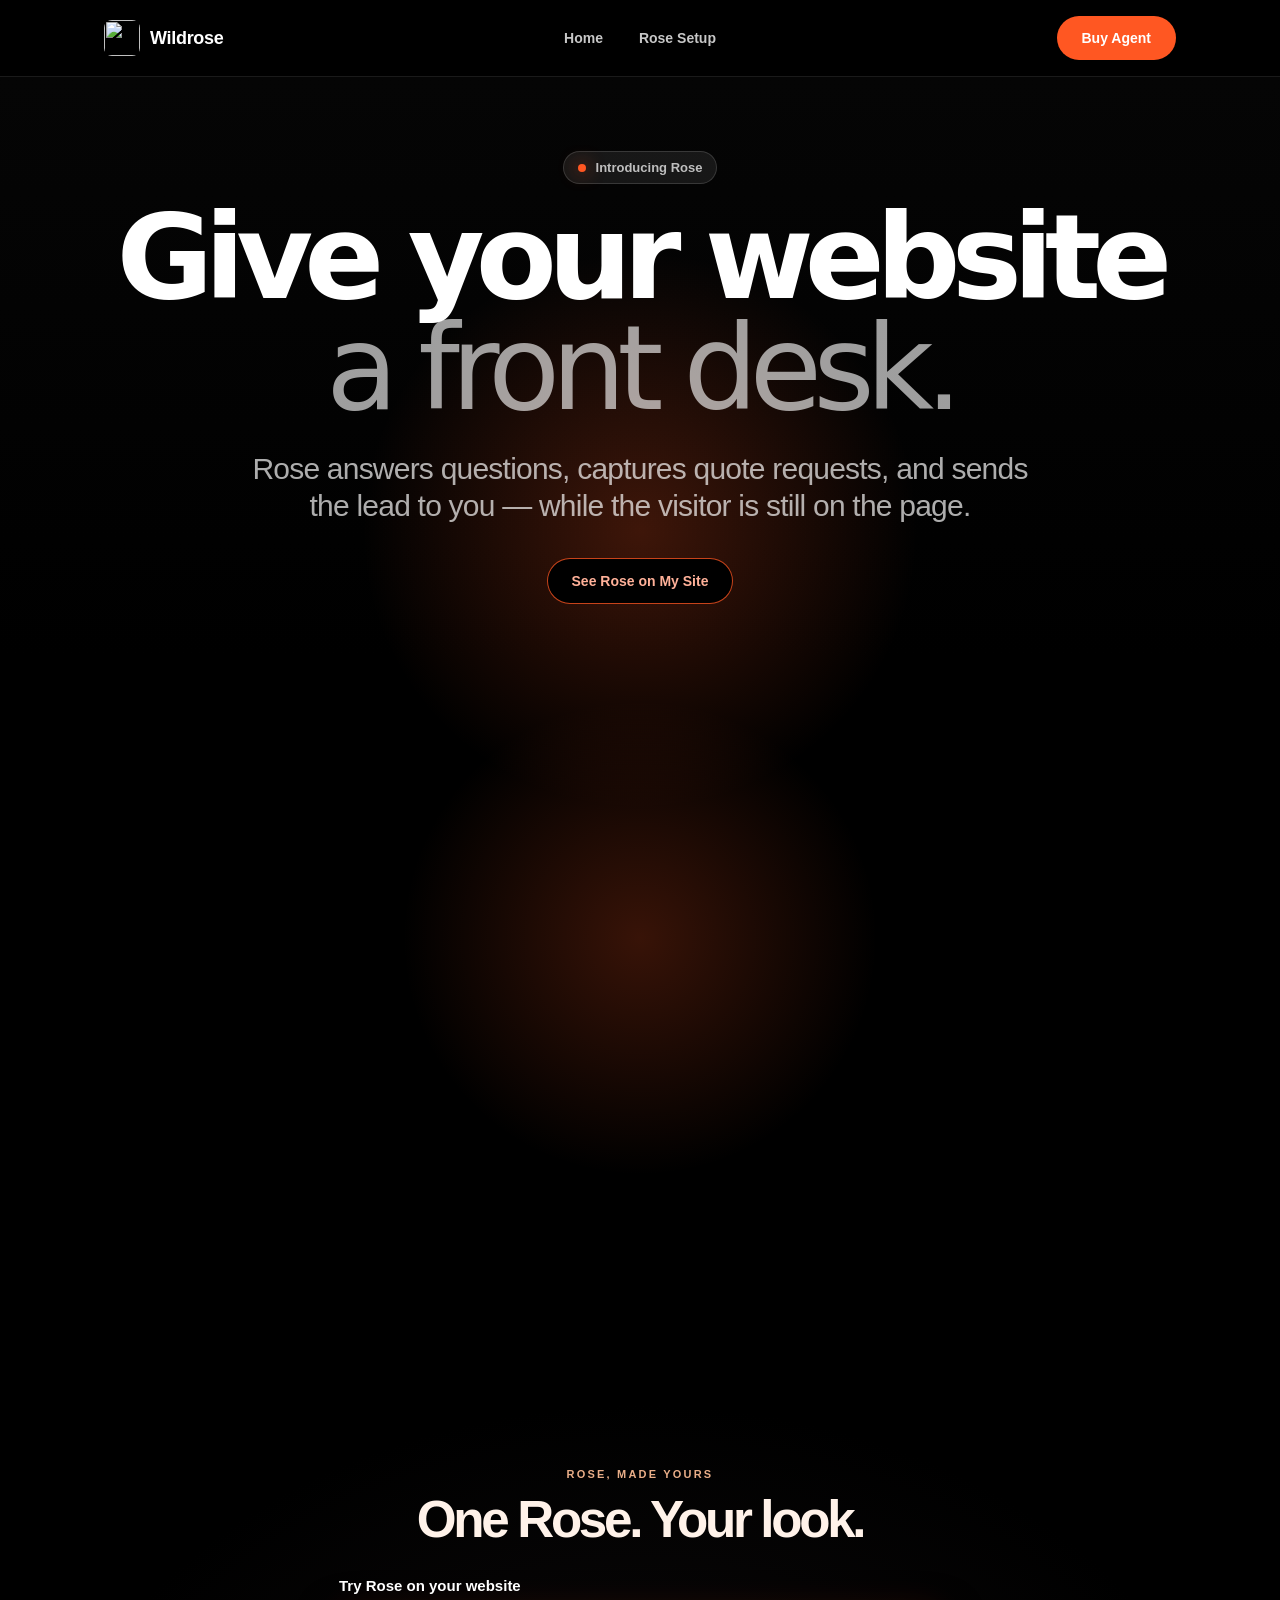
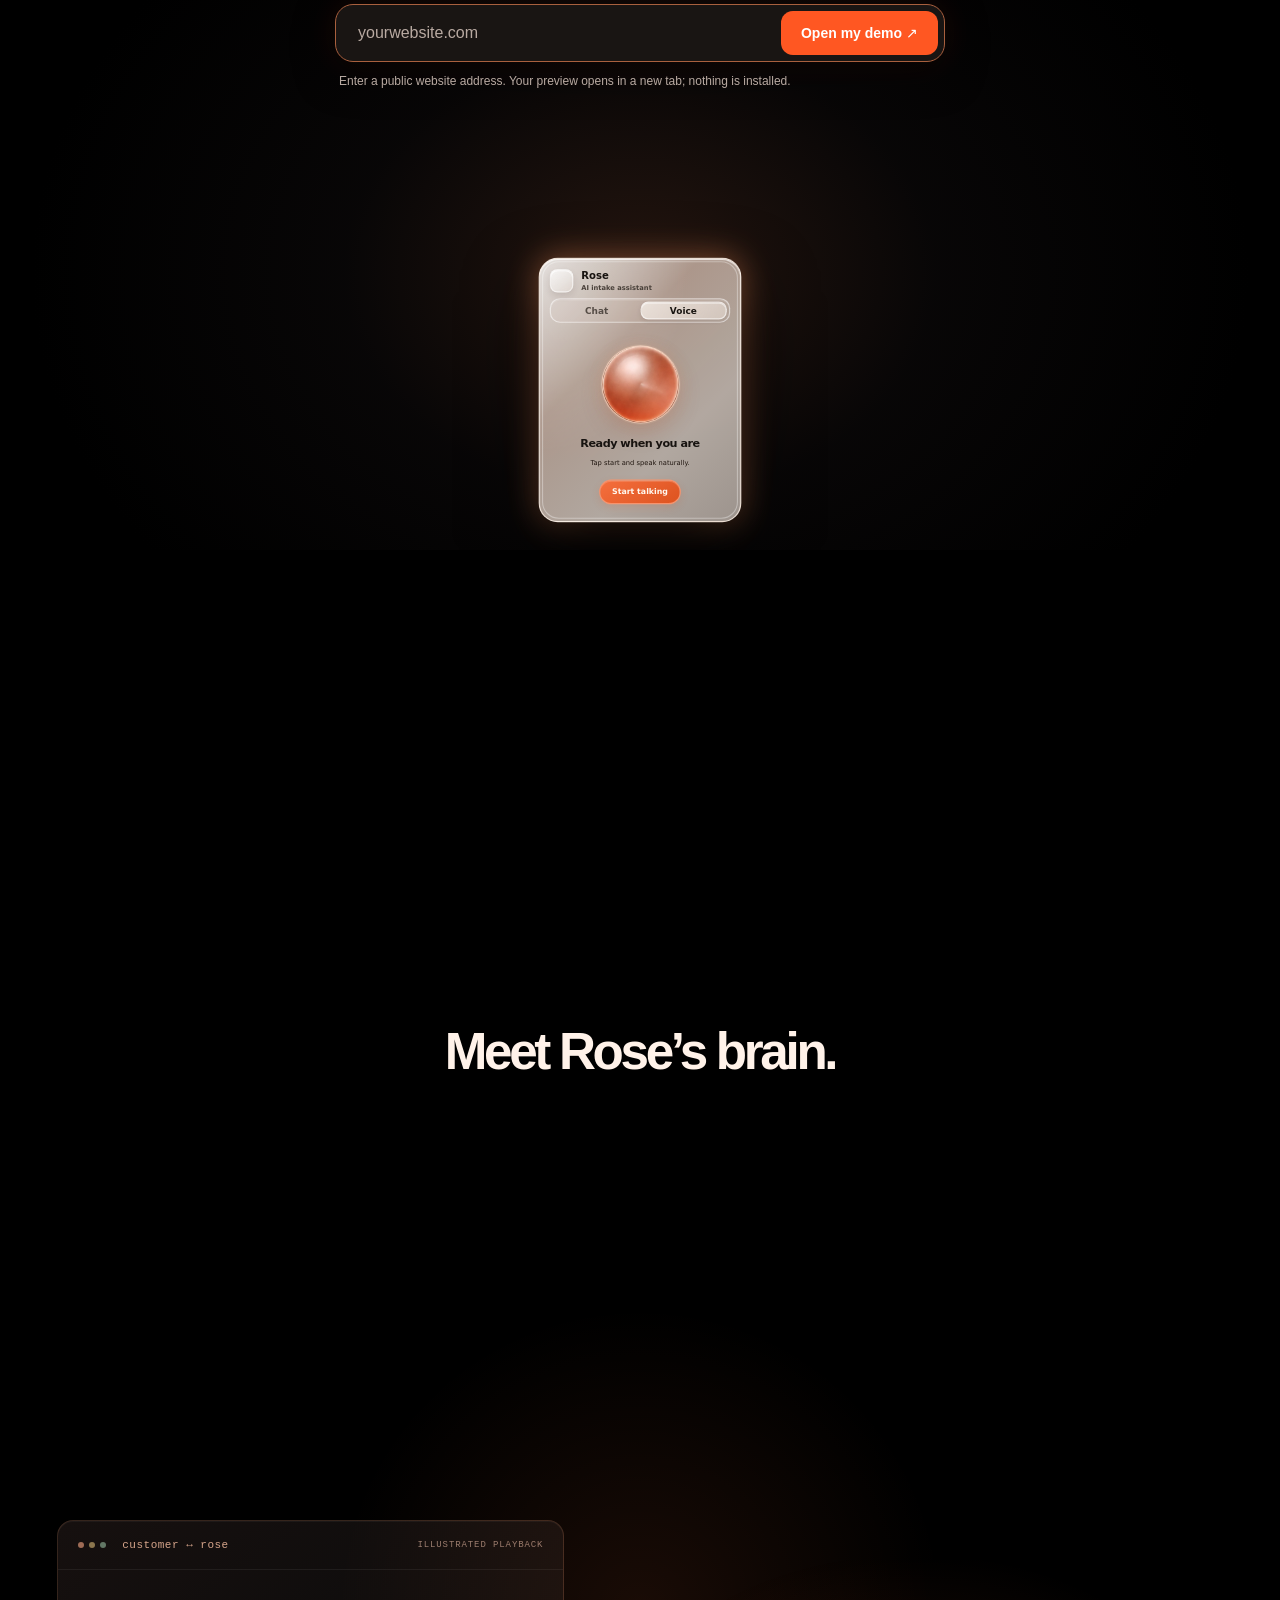
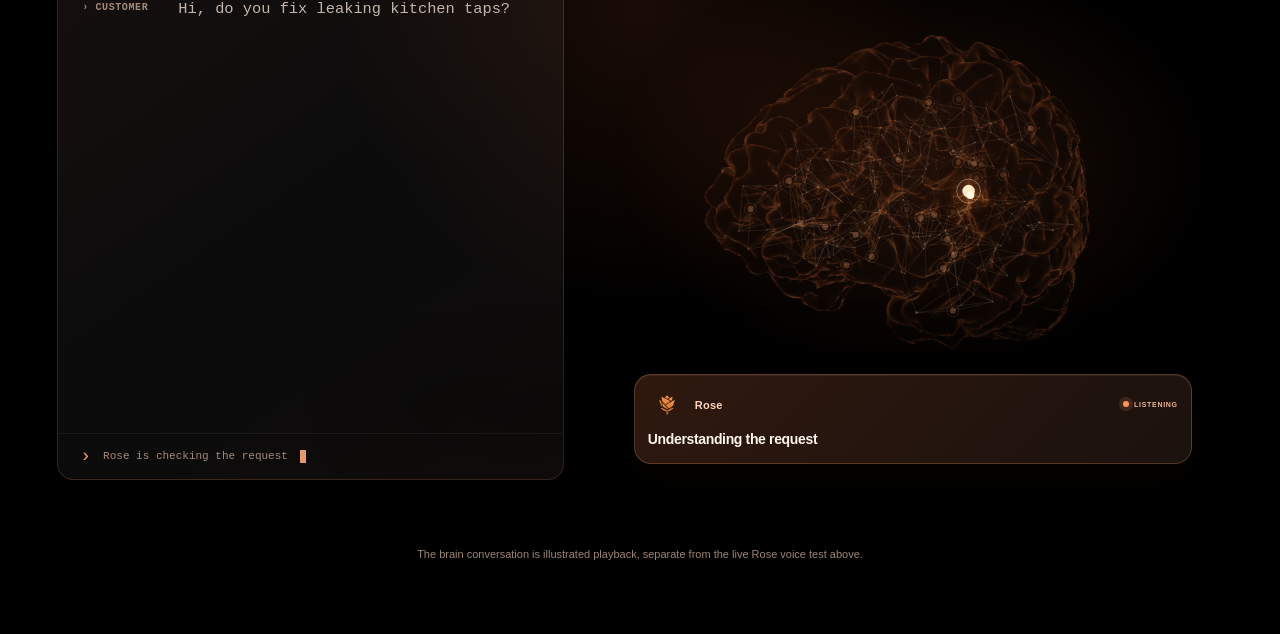
==== commit 65fce460: "Give brain heading its own scroll frame" ====
--- a/index.html
+++ b/index.html
@@ -157,8 +157,8 @@
     .anatomy-surface{z-index:0}#workflowGraph{z-index:1;pointer-events:auto;cursor:grab;touch-action:pan-y}#workflowGraph.dragging{cursor:grabbing}#workflowGraph:focus-visible{outline:1px solid #df9a72;outline-offset:-6px;border-radius:18px}.brain-hint{position:absolute;top:29px;left:50%;transform:translateX(-50%);font-size:10px;color:#c59a83;pointer-events:none;white-space:nowrap;z-index:2}
   </style>
   <link rel="stylesheet" href="rose-appearance.css?v=calm-1">
-  <link rel="stylesheet" href="demo-layout.css?v=brain-title-spacing-1">
-  <link rel="stylesheet" href="rose-reveal.css?v=spacing-1">
+  <link rel="stylesheet" href="demo-layout.css?v=brain-breath-1">
+  <link rel="stylesheet" href="rose-reveal.css?v=brain-breath-1">
 </head>
 <body>
   <nav class="wr-site-nav" aria-label="Wildrose navigation">
--- a/demo-layout.css
+++ b/demo-layout.css
@@ -49,7 +49,7 @@
 /* Only the illustrative demo changes: conversation on the left, brain/tool activity on the right. */
 .stage { height: auto; padding: 24px clamp(20px, 2.6vw, 36px); border: 0; border-radius: 0; background: transparent; }
 .brain-title { margin: 0; text-align: center; color: #fff2e9; font-size: clamp(32px, 4vw, 56px); font-weight: 620; letter-spacing: -.065em; line-height: 1.1; }
-.demo-layout { display: grid; grid-template-columns: minmax(0, .9fr) minmax(0, 1.1fr); gap: clamp(20px, 3vw, 48px); margin: 72px 0 28px; align-items: stretch; }
+.demo-layout { display: grid; grid-template-columns: minmax(0, .9fr) minmax(0, 1.1fr); gap: clamp(20px, 3vw, 48px); margin: 440px 0 28px; align-items: stretch; }
 .flow { position: relative; inset: auto; display: block; width: 100%; height: 560px; margin: 0; }
 .flow:before { inset: 40px -8px 100px; }
 .brain-scene { position: relative; height: 100%; min-width: 0; }
@@ -81,7 +81,7 @@
   .shell { width: calc(100% - 28px); }
   .shell main { padding-block: 36px 44px; }
   .stage { padding: 18px; }
-  .demo-layout { display: flex; flex-direction: column; gap: 8px; margin: 56px 0 28px; }
+  .demo-layout { display: flex; flex-direction: column; gap: 8px; margin: 320px 0 28px; }
   .terminal { width: 100%; height: 380px; }
   .terminal-log { padding: 22px 16px 10px; }
   .terminal-entry { grid-template-columns: 70px minmax(0,1fr); gap: 8px; margin-bottom: 18px; }
--- a/rose-reveal.css
+++ b/rose-reveal.css
@@ -1,5 +1,5 @@
 /* Decorative, scaled portraits of the live Rose widget above. */
-.rose-reveal{position:relative;overflow:hidden;isolation:isolate;margin:0 auto 58px;padding:68px 20px 0;border:0;border-radius:0;background:radial-gradient(ellipse at 50% 63%,#3b23199c 0%,#18131452 34%,transparent 70%);text-align:center;color:#fff2e9}
+.rose-reveal{position:relative;overflow:hidden;isolation:isolate;margin:0 auto 450px;padding:68px 20px 0;border:0;border-radius:0;background:radial-gradient(ellipse at 50% 63%,#3b23199c 0%,#18131452 34%,transparent 70%);text-align:center;color:#fff2e9}
 .rose-reveal__eyebrow{margin:0;color:#e9ae88;font-size:11px;font-weight:800;letter-spacing:.2em;text-transform:uppercase}
 .rose-reveal h2{position:relative;z-index:2;margin:12px 0 3px;font-size:clamp(32px,4vw,56px);font-weight:620;letter-spacing:-.065em;line-height:1.1}
 .rose-reveal .wr-try-form{position:relative;z-index:3;margin:28px auto 18px;scroll-margin-top:130px}
@@ -16,7 +16,7 @@
 .rose-variant__head{display:flex;align-items:center;gap:7px;padding:9px 9px 5px}.rose-variant__mark{display:grid;place-items:center;flex:none;width:21px;height:21px;border:1px solid #fff7;border-radius:7px;background:linear-gradient(145deg,#ffffffb8,#f4ece54f);box-shadow:inset 0 1px #fffc,0 3px 7px #2718111f}.rose-variant__mark img{width:15px;height:15px;object-fit:contain}.rose-variant__identity{display:flex;flex-direction:column}.rose-variant__identity strong{font-size:9px;line-height:1.15;font-weight:850}.rose-variant__identity small{margin-top:1px;font-size:6px;font-weight:650;color:#49413a}
 .rose-variant__tabs{display:grid;grid-template-columns:1fr 1fr;align-items:center;margin:0 9px;padding:2px;height:22px;border:1px solid #fff8;border-radius:9px;background:#eae1da21;box-shadow:inset 0 1px #ffffff29;text-align:center}.rose-variant__tabs span{font-size:8px;font-weight:780;color:#554d46}.rose-variant__tabs span:last-child{display:grid;place-items:center;height:16px;border:1px solid #ffffff8c;border-radius:7px;background:linear-gradient(145deg,#fbf5efbd,#efe4db7d);box-shadow:inset 0 1px #ffffff82,0 2px 4px #26191217;color:#181410}
 .rose-variant__body{text-align:center}.rose-variant__orb{position:relative;width:70px;height:70px;margin:20px auto 12px;overflow:hidden;border:1px solid #ffe1cdc4;border-radius:50%;background:#c96c49 url('assets/rose-voice-reference.jpg') 50.93% 43.69% / 482.143% auto;box-shadow:0 0 0 1px #ffdec917,0 8px 20px #993c1a2b,0 0 13px #f98b5d24}.rose-variant:not(.rose-variant--hero) .rose-variant__orb:after{content:"";position:absolute;inset:0;border-radius:50%;background:var(--tone);mix-blend-mode:color;opacity:.8}.rose-variant__copy{margin:0;font-size:10px;font-weight:860;letter-spacing:-.045em;line-height:1.2}.rose-variant__sub{display:block;margin:7px 0 10px;font-size:6px;color:#211711}.rose-variant__cta{display:inline-block;padding:6px 11px;border:1px solid color-mix(in srgb,var(--tone),white 34%);border-radius:99px;background:linear-gradient(145deg,color-mix(in srgb,var(--tone),white 12%),color-mix(in srgb,var(--tone),black 9%));box-shadow:inset 0 1px #ffe7d938,0 3px 8px #d14a1829;color:#fff8f0;font-size:7px;font-weight:860}
-@media(max-width:760px){.rose-reveal{margin:0 auto 48px;padding:53px 8px 0}.rose-reveal__stage{height:376px}.rose-variant{--spread:clamp(34px,11vw,72px);bottom:42px;width:112px;height:147px;border-radius:12px}.rose-variant:after{border-radius:10px}.rose-variant__head{gap:4px;padding:5px 5px 3px}.rose-variant__mark{width:15px;height:15px;border-radius:5px}.rose-variant__mark img{width:11px;height:11px}.rose-variant__identity strong{font-size:6px}.rose-variant__identity small{font-size:4px}.rose-variant__tabs{height:15px;margin:0 5px;padding:1px;border-radius:6px}.rose-variant__tabs span{font-size:5px}.rose-variant__tabs span:last-child{height:11px;border-radius:4px}.rose-variant__orb{width:43px;height:43px;margin:10px auto 7px}.rose-variant__copy{font-size:6px}.rose-variant__sub{font-size:4px;margin:4px 0 6px}.rose-variant__cta{padding:4px 7px;font-size:5px}.rose-reveal__arch{inset:22px 3% 29px;width:94%;height:calc(100% - 51px)}}
+@media(max-width:760px){.rose-reveal{margin:0 auto 360px;padding:53px 8px 0}.rose-reveal__stage{height:376px}.rose-variant{--spread:clamp(34px,11vw,72px);bottom:42px;width:112px;height:147px;border-radius:12px}.rose-variant:after{border-radius:10px}.rose-variant__head{gap:4px;padding:5px 5px 3px}.rose-variant__mark{width:15px;height:15px;border-radius:5px}.rose-variant__mark img{width:11px;height:11px}.rose-variant__identity strong{font-size:6px}.rose-variant__identity small{font-size:4px}.rose-variant__tabs{height:15px;margin:0 5px;padding:1px;border-radius:6px}.rose-variant__tabs span{font-size:5px}.rose-variant__tabs span:last-child{height:11px;border-radius:4px}.rose-variant__orb{width:43px;height:43px;margin:10px auto 7px}.rose-variant__copy{font-size:6px}.rose-variant__sub{font-size:4px;margin:4px 0 6px}.rose-variant__cta{padding:4px 7px;font-size:5px}.rose-reveal__arch{inset:22px 3% 29px;width:94%;height:calc(100% - 51px)}}
 @media(max-width:390px){.rose-reveal h2{font-size:32px}}
 @media(max-width:350px){.rose-variant{--spread:32px}}
 @media(prefers-reduced-motion:reduce){.rose-variant,.rose-reveal__arch path{transition:none!important}}
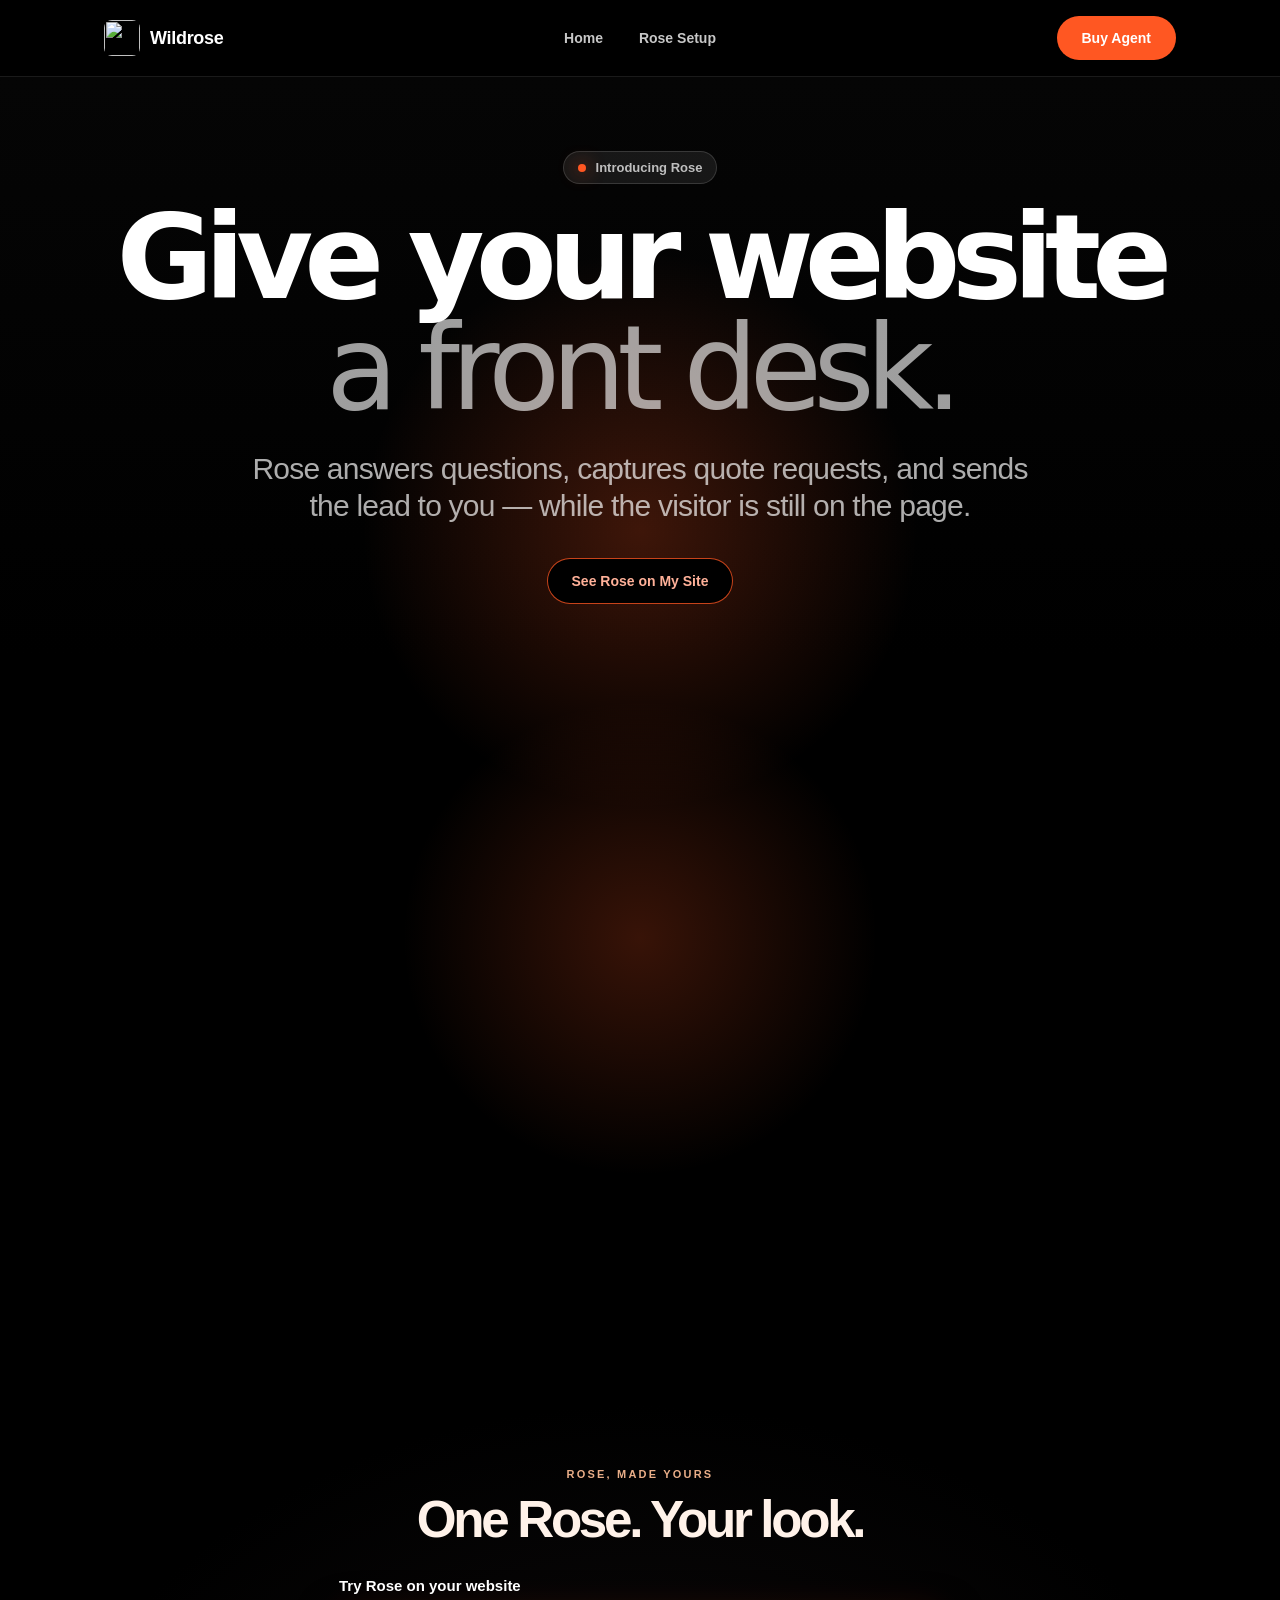
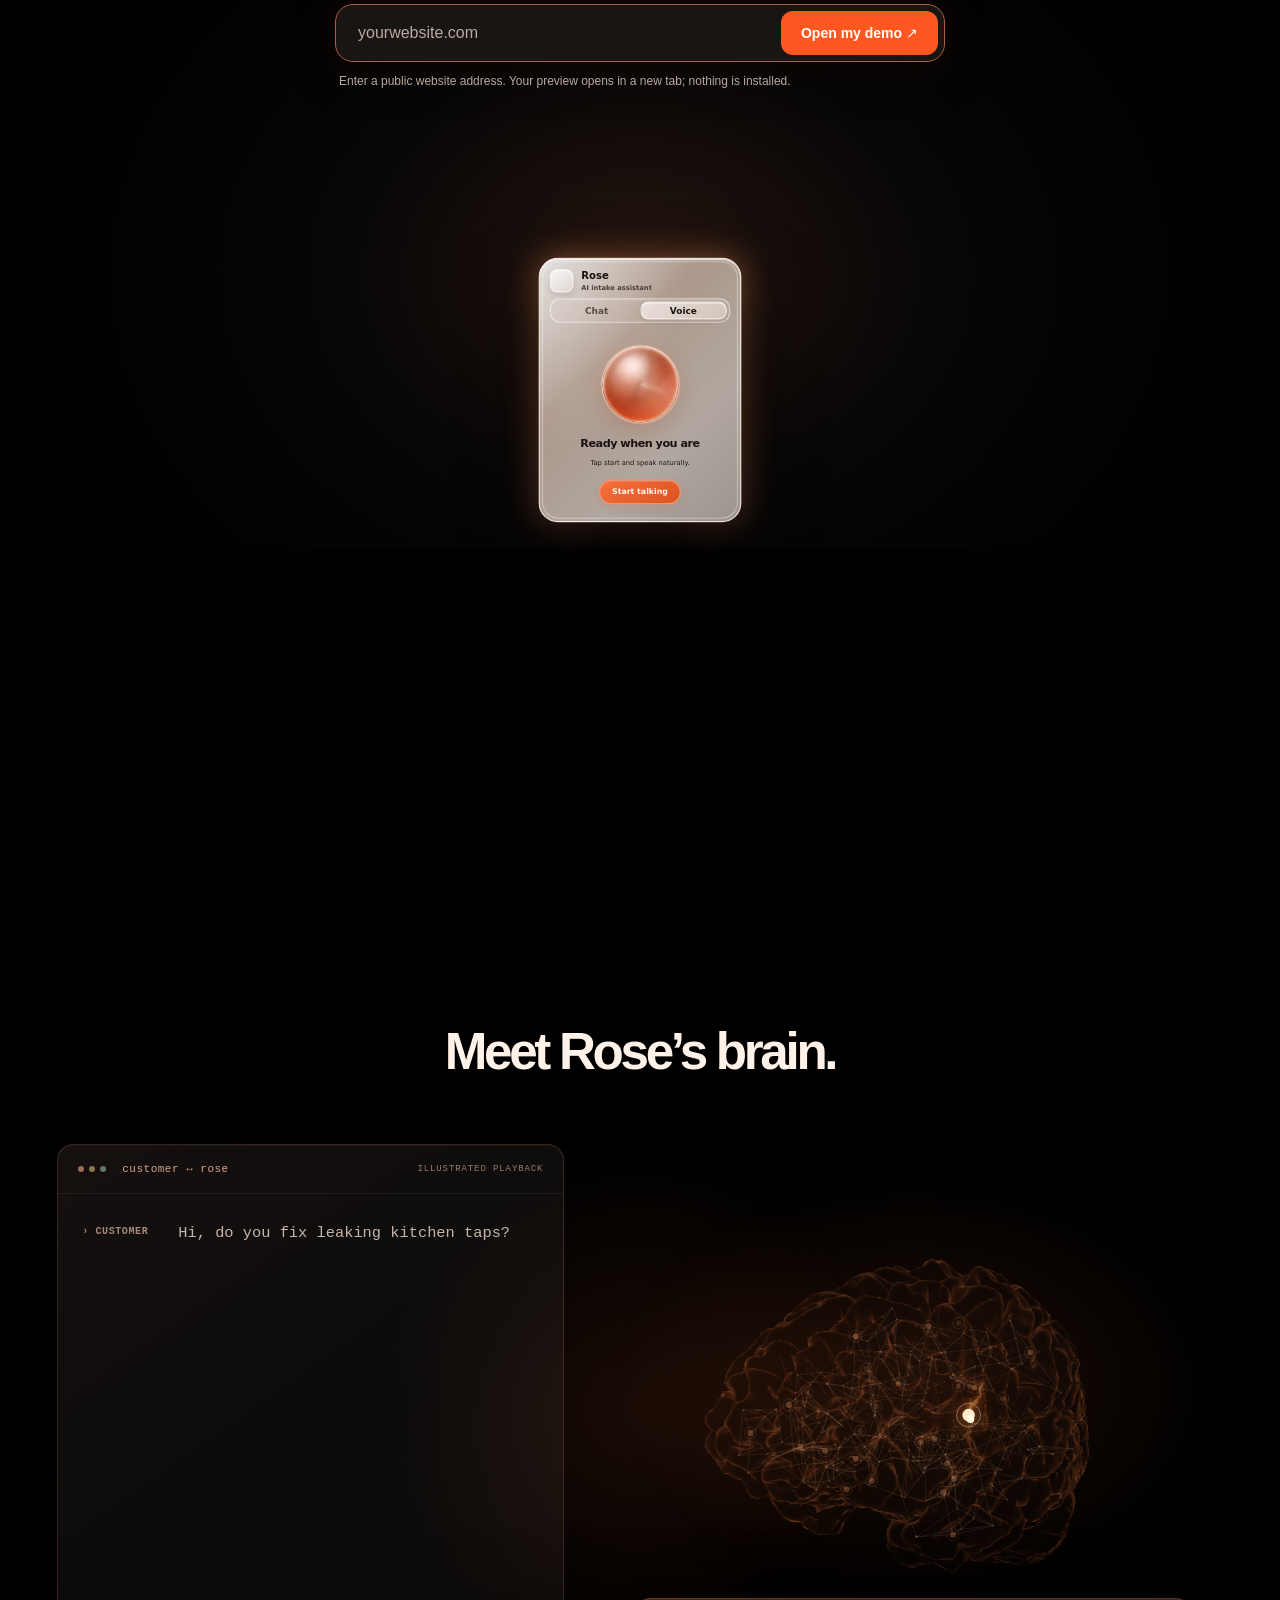
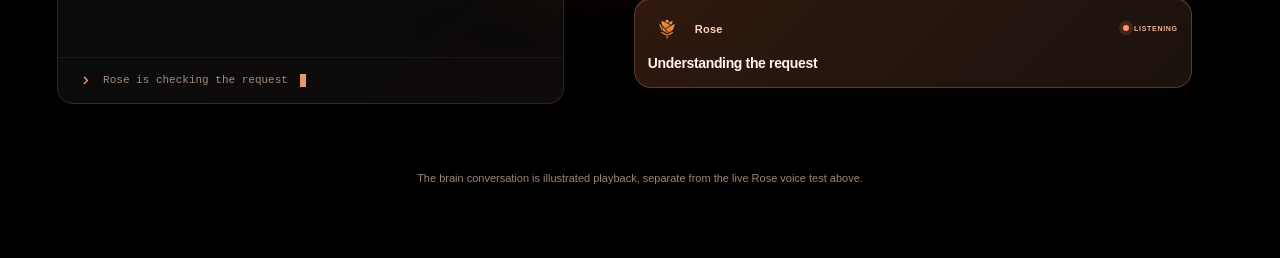
==== commit c53f7e22: "Bring brain demo close to heading" ====
--- a/index.html
+++ b/index.html
@@ -157,7 +157,7 @@
     .anatomy-surface{z-index:0}#workflowGraph{z-index:1;pointer-events:auto;cursor:grab;touch-action:pan-y}#workflowGraph.dragging{cursor:grabbing}#workflowGraph:focus-visible{outline:1px solid #df9a72;outline-offset:-6px;border-radius:18px}.brain-hint{position:absolute;top:29px;left:50%;transform:translateX(-50%);font-size:10px;color:#c59a83;pointer-events:none;white-space:nowrap;z-index:2}
   </style>
   <link rel="stylesheet" href="rose-appearance.css?v=calm-1">
-  <link rel="stylesheet" href="demo-layout.css?v=brain-breath-1">
+  <link rel="stylesheet" href="demo-layout.css?v=brain-demo-close-1">
   <link rel="stylesheet" href="rose-reveal.css?v=brain-breath-1">
 </head>
 <body>
--- a/demo-layout.css
+++ b/demo-layout.css
@@ -49,7 +49,7 @@
 /* Only the illustrative demo changes: conversation on the left, brain/tool activity on the right. */
 .stage { height: auto; padding: 24px clamp(20px, 2.6vw, 36px); border: 0; border-radius: 0; background: transparent; }
 .brain-title { margin: 0; text-align: center; color: #fff2e9; font-size: clamp(32px, 4vw, 56px); font-weight: 620; letter-spacing: -.065em; line-height: 1.1; }
-.demo-layout { display: grid; grid-template-columns: minmax(0, .9fr) minmax(0, 1.1fr); gap: clamp(20px, 3vw, 48px); margin: 440px 0 28px; align-items: stretch; }
+.demo-layout { display: grid; grid-template-columns: minmax(0, .9fr) minmax(0, 1.1fr); gap: clamp(20px, 3vw, 48px); margin: 64px 0 28px; align-items: stretch; }
 .flow { position: relative; inset: auto; display: block; width: 100%; height: 560px; margin: 0; }
 .flow:before { inset: 40px -8px 100px; }
 .brain-scene { position: relative; height: 100%; min-width: 0; }
@@ -81,7 +81,7 @@
   .shell { width: calc(100% - 28px); }
   .shell main { padding-block: 36px 44px; }
   .stage { padding: 18px; }
-  .demo-layout { display: flex; flex-direction: column; gap: 8px; margin: 320px 0 28px; }
+  .demo-layout { display: flex; flex-direction: column; gap: 8px; margin: 48px 0 28px; }
   .terminal { width: 100%; height: 380px; }
   .terminal-log { padding: 22px 16px 10px; }
   .terminal-entry { grid-template-columns: 70px minmax(0,1fr); gap: 8px; margin-bottom: 18px; }
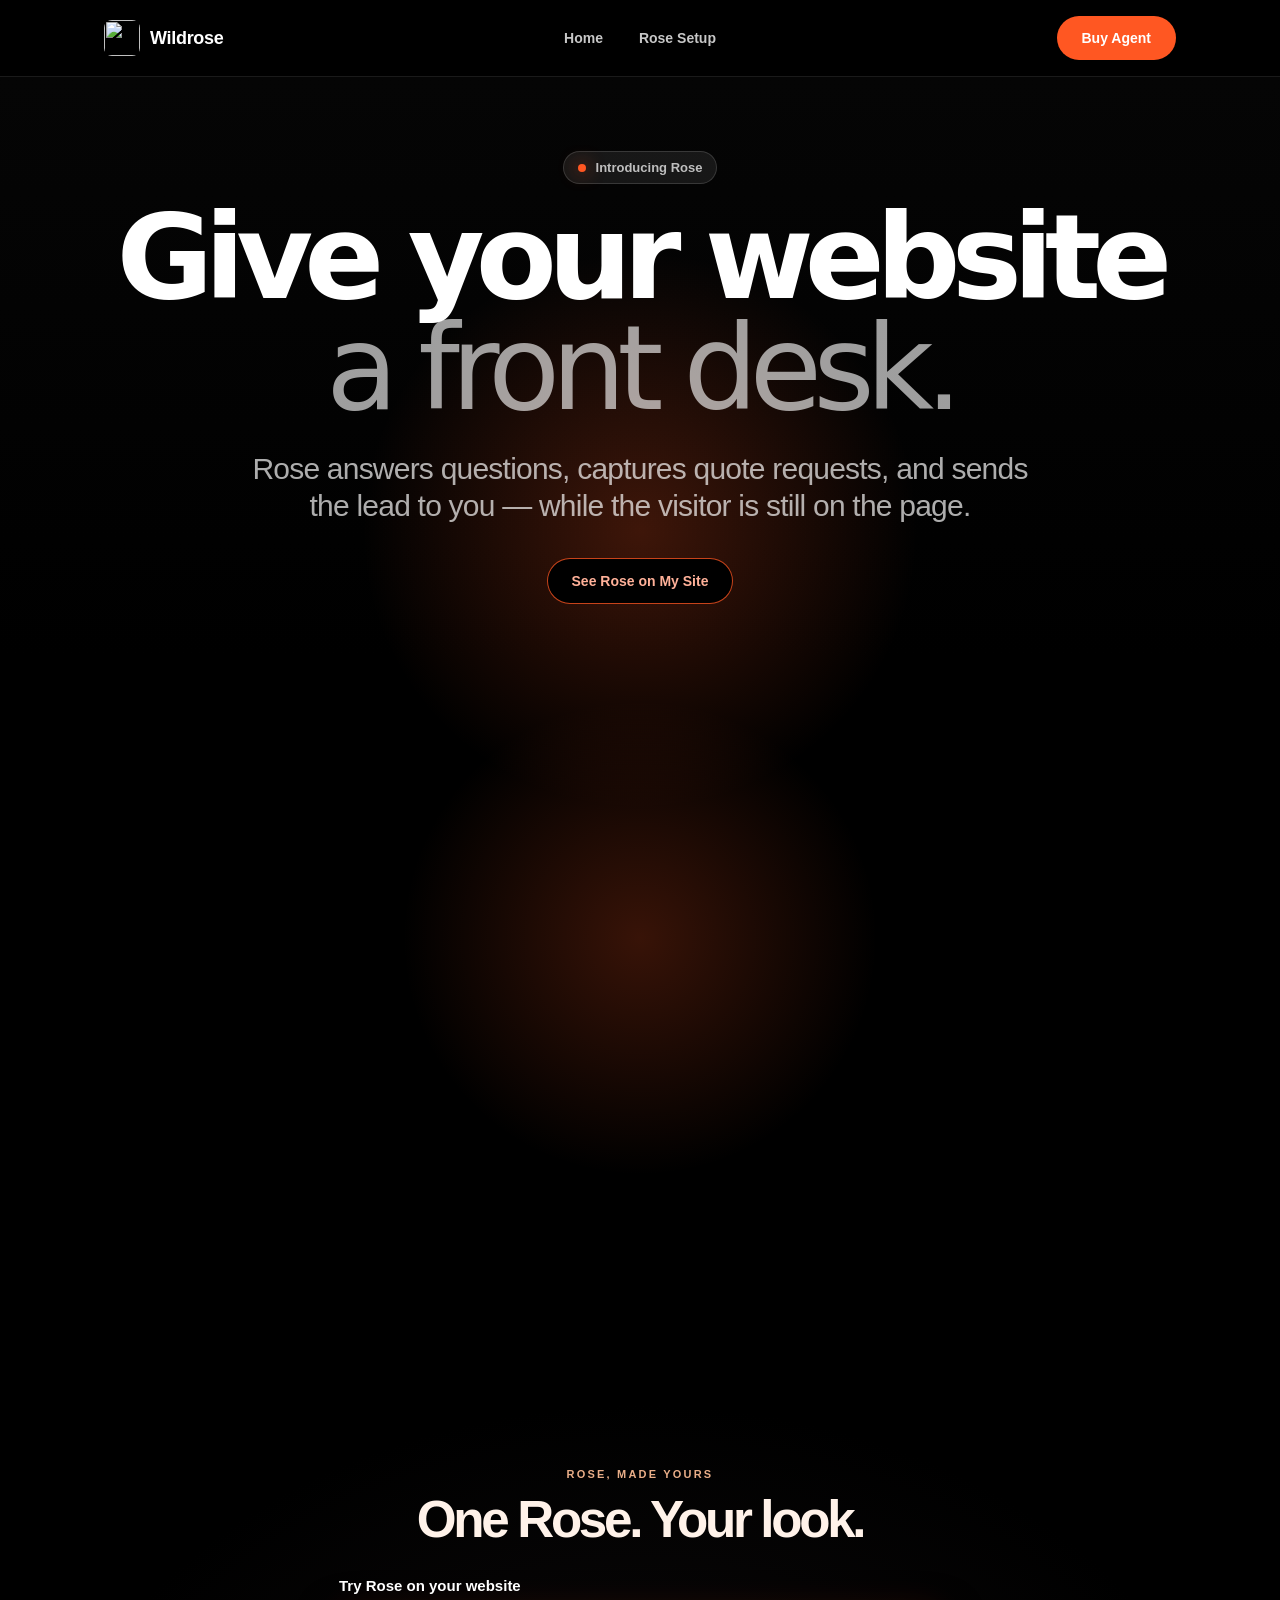
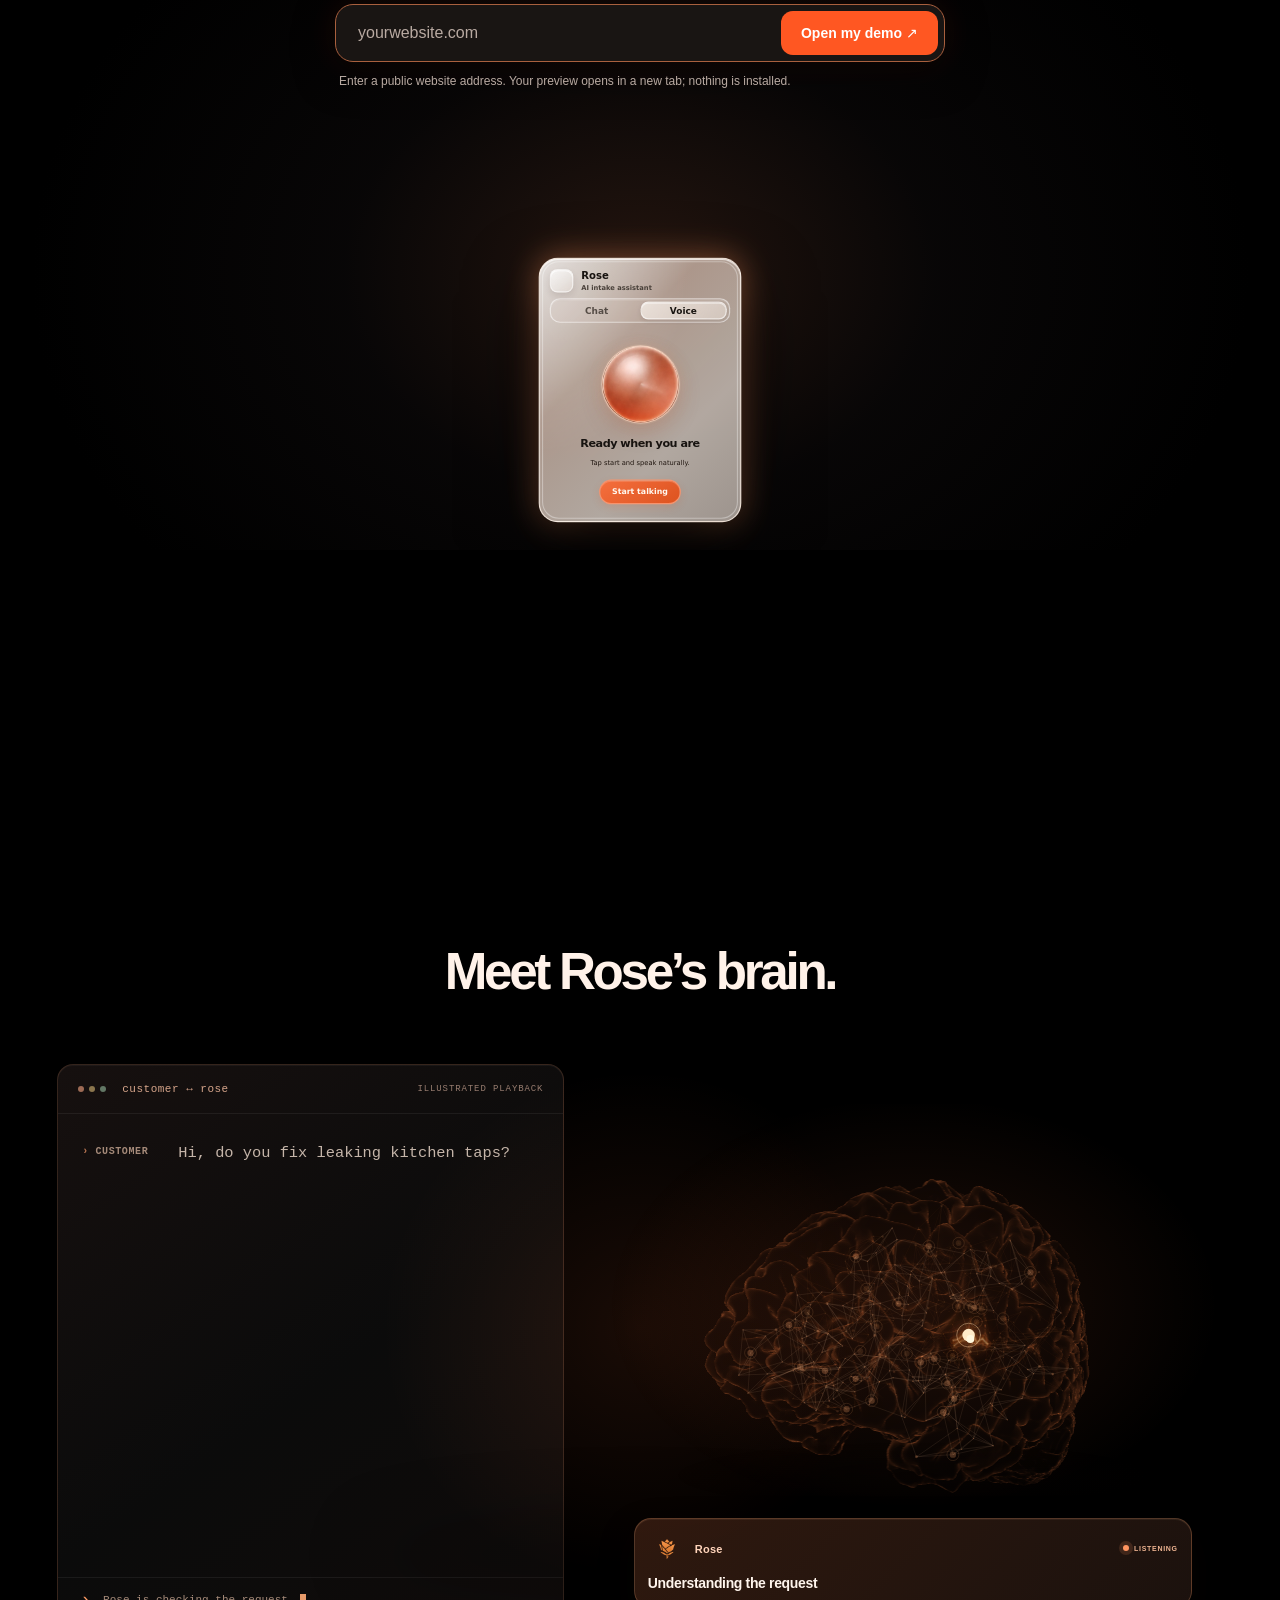
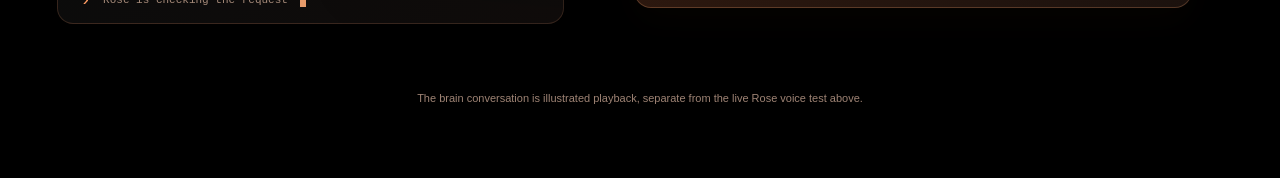
==== commit 6daffb65: "Reduce gap between Rose sections" ====
--- a/index.html
+++ b/index.html
@@ -158,7 +158,7 @@
   </style>
   <link rel="stylesheet" href="rose-appearance.css?v=calm-1">
   <link rel="stylesheet" href="demo-layout.css?v=brain-demo-close-1">
-  <link rel="stylesheet" href="rose-reveal.css?v=brain-breath-1">
+  <link rel="stylesheet" href="rose-reveal.css?v=section-gap-1">
 </head>
 <body>
   <nav class="wr-site-nav" aria-label="Wildrose navigation">
--- a/rose-reveal.css
+++ b/rose-reveal.css
@@ -1,5 +1,5 @@
 /* Decorative, scaled portraits of the live Rose widget above. */
-.rose-reveal{position:relative;overflow:hidden;isolation:isolate;margin:0 auto 450px;padding:68px 20px 0;border:0;border-radius:0;background:radial-gradient(ellipse at 50% 63%,#3b23199c 0%,#18131452 34%,transparent 70%);text-align:center;color:#fff2e9}
+.rose-reveal{position:relative;overflow:hidden;isolation:isolate;margin:0 auto 370px;padding:68px 20px 0;border:0;border-radius:0;background:radial-gradient(ellipse at 50% 63%,#3b23199c 0%,#18131452 34%,transparent 70%);text-align:center;color:#fff2e9}
 .rose-reveal__eyebrow{margin:0;color:#e9ae88;font-size:11px;font-weight:800;letter-spacing:.2em;text-transform:uppercase}
 .rose-reveal h2{position:relative;z-index:2;margin:12px 0 3px;font-size:clamp(32px,4vw,56px);font-weight:620;letter-spacing:-.065em;line-height:1.1}
 .rose-reveal .wr-try-form{position:relative;z-index:3;margin:28px auto 18px;scroll-margin-top:130px}
@@ -16,7 +16,7 @@
 .rose-variant__head{display:flex;align-items:center;gap:7px;padding:9px 9px 5px}.rose-variant__mark{display:grid;place-items:center;flex:none;width:21px;height:21px;border:1px solid #fff7;border-radius:7px;background:linear-gradient(145deg,#ffffffb8,#f4ece54f);box-shadow:inset 0 1px #fffc,0 3px 7px #2718111f}.rose-variant__mark img{width:15px;height:15px;object-fit:contain}.rose-variant__identity{display:flex;flex-direction:column}.rose-variant__identity strong{font-size:9px;line-height:1.15;font-weight:850}.rose-variant__identity small{margin-top:1px;font-size:6px;font-weight:650;color:#49413a}
 .rose-variant__tabs{display:grid;grid-template-columns:1fr 1fr;align-items:center;margin:0 9px;padding:2px;height:22px;border:1px solid #fff8;border-radius:9px;background:#eae1da21;box-shadow:inset 0 1px #ffffff29;text-align:center}.rose-variant__tabs span{font-size:8px;font-weight:780;color:#554d46}.rose-variant__tabs span:last-child{display:grid;place-items:center;height:16px;border:1px solid #ffffff8c;border-radius:7px;background:linear-gradient(145deg,#fbf5efbd,#efe4db7d);box-shadow:inset 0 1px #ffffff82,0 2px 4px #26191217;color:#181410}
 .rose-variant__body{text-align:center}.rose-variant__orb{position:relative;width:70px;height:70px;margin:20px auto 12px;overflow:hidden;border:1px solid #ffe1cdc4;border-radius:50%;background:#c96c49 url('assets/rose-voice-reference.jpg') 50.93% 43.69% / 482.143% auto;box-shadow:0 0 0 1px #ffdec917,0 8px 20px #993c1a2b,0 0 13px #f98b5d24}.rose-variant:not(.rose-variant--hero) .rose-variant__orb:after{content:"";position:absolute;inset:0;border-radius:50%;background:var(--tone);mix-blend-mode:color;opacity:.8}.rose-variant__copy{margin:0;font-size:10px;font-weight:860;letter-spacing:-.045em;line-height:1.2}.rose-variant__sub{display:block;margin:7px 0 10px;font-size:6px;color:#211711}.rose-variant__cta{display:inline-block;padding:6px 11px;border:1px solid color-mix(in srgb,var(--tone),white 34%);border-radius:99px;background:linear-gradient(145deg,color-mix(in srgb,var(--tone),white 12%),color-mix(in srgb,var(--tone),black 9%));box-shadow:inset 0 1px #ffe7d938,0 3px 8px #d14a1829;color:#fff8f0;font-size:7px;font-weight:860}
-@media(max-width:760px){.rose-reveal{margin:0 auto 360px;padding:53px 8px 0}.rose-reveal__stage{height:376px}.rose-variant{--spread:clamp(34px,11vw,72px);bottom:42px;width:112px;height:147px;border-radius:12px}.rose-variant:after{border-radius:10px}.rose-variant__head{gap:4px;padding:5px 5px 3px}.rose-variant__mark{width:15px;height:15px;border-radius:5px}.rose-variant__mark img{width:11px;height:11px}.rose-variant__identity strong{font-size:6px}.rose-variant__identity small{font-size:4px}.rose-variant__tabs{height:15px;margin:0 5px;padding:1px;border-radius:6px}.rose-variant__tabs span{font-size:5px}.rose-variant__tabs span:last-child{height:11px;border-radius:4px}.rose-variant__orb{width:43px;height:43px;margin:10px auto 7px}.rose-variant__copy{font-size:6px}.rose-variant__sub{font-size:4px;margin:4px 0 6px}.rose-variant__cta{padding:4px 7px;font-size:5px}.rose-reveal__arch{inset:22px 3% 29px;width:94%;height:calc(100% - 51px)}}
+@media(max-width:760px){.rose-reveal{margin:0 auto 300px;padding:53px 8px 0}.rose-reveal__stage{height:376px}.rose-variant{--spread:clamp(34px,11vw,72px);bottom:42px;width:112px;height:147px;border-radius:12px}.rose-variant:after{border-radius:10px}.rose-variant__head{gap:4px;padding:5px 5px 3px}.rose-variant__mark{width:15px;height:15px;border-radius:5px}.rose-variant__mark img{width:11px;height:11px}.rose-variant__identity strong{font-size:6px}.rose-variant__identity small{font-size:4px}.rose-variant__tabs{height:15px;margin:0 5px;padding:1px;border-radius:6px}.rose-variant__tabs span{font-size:5px}.rose-variant__tabs span:last-child{height:11px;border-radius:4px}.rose-variant__orb{width:43px;height:43px;margin:10px auto 7px}.rose-variant__copy{font-size:6px}.rose-variant__sub{font-size:4px;margin:4px 0 6px}.rose-variant__cta{padding:4px 7px;font-size:5px}.rose-reveal__arch{inset:22px 3% 29px;width:94%;height:calc(100% - 51px)}}
 @media(max-width:390px){.rose-reveal h2{font-size:32px}}
 @media(max-width:350px){.rose-variant{--spread:32px}}
 @media(prefers-reduced-motion:reduce){.rose-variant,.rose-reveal__arch path{transition:none!important}}
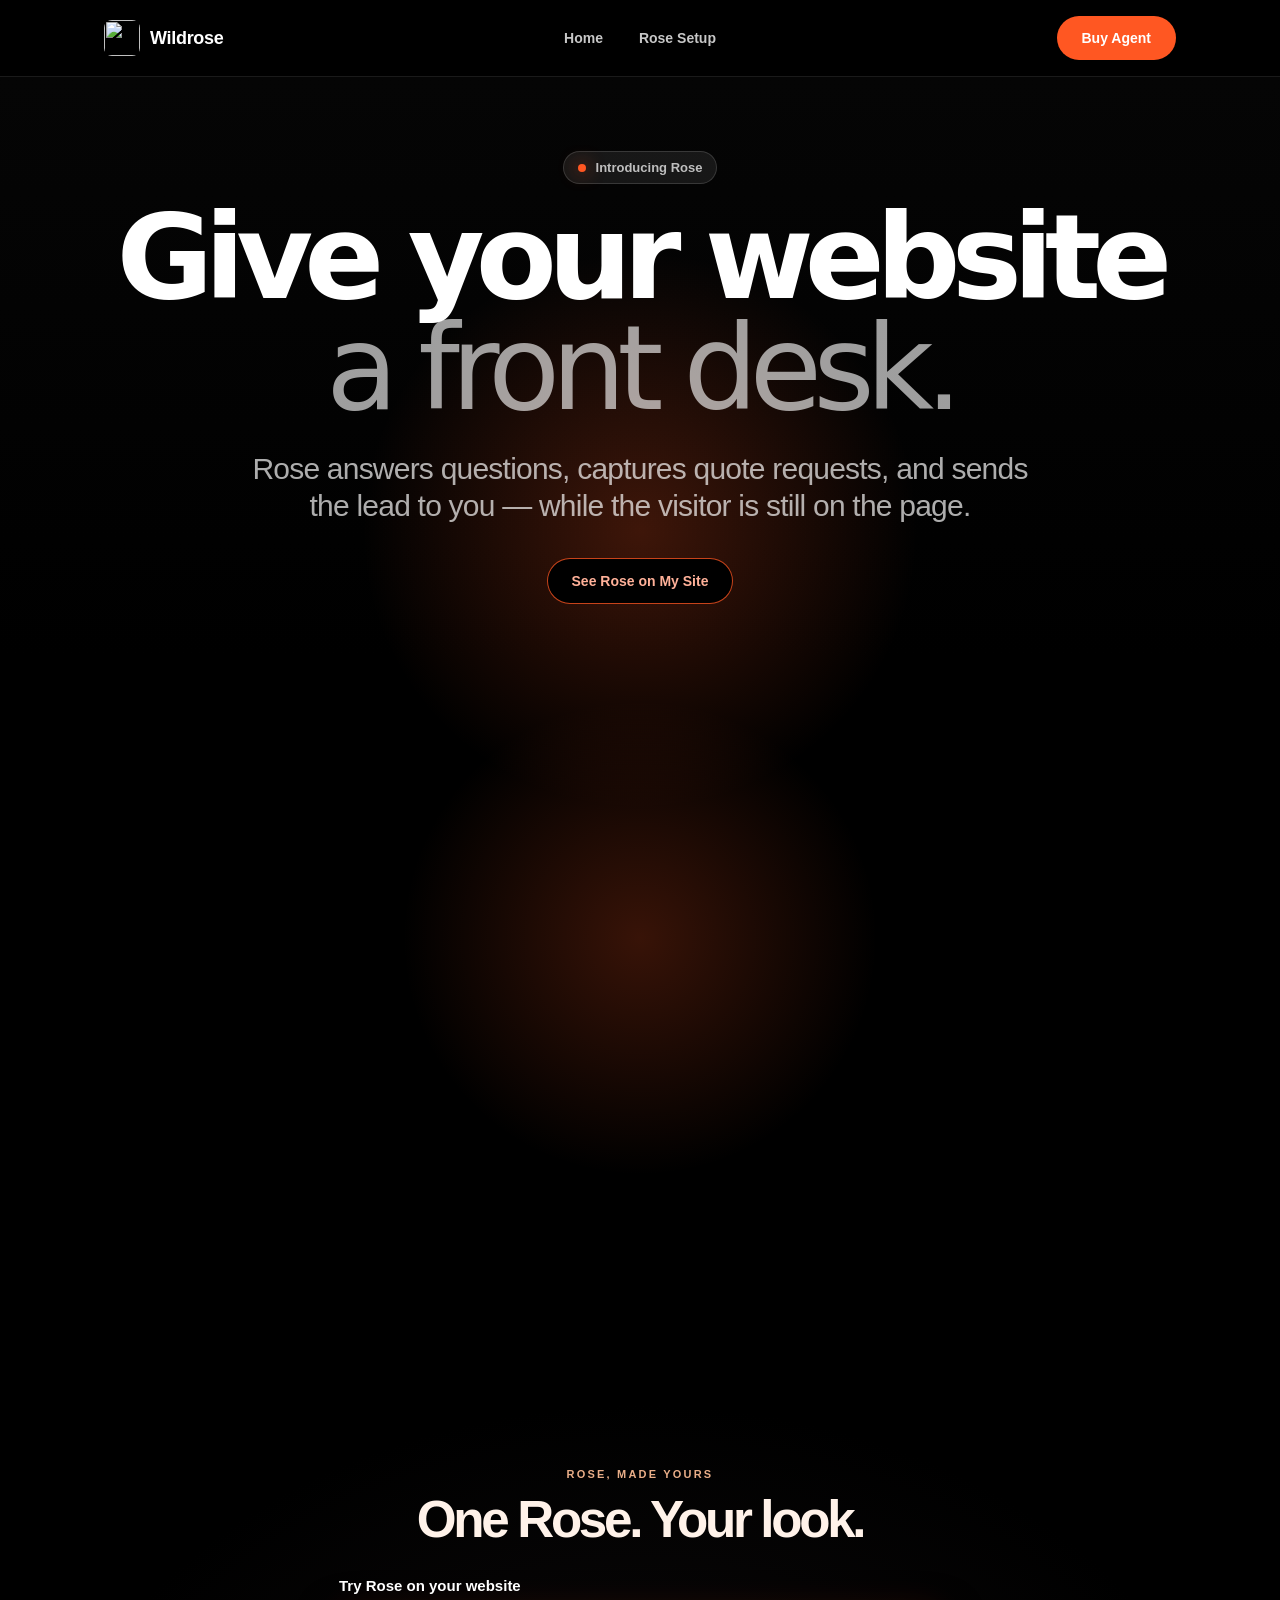
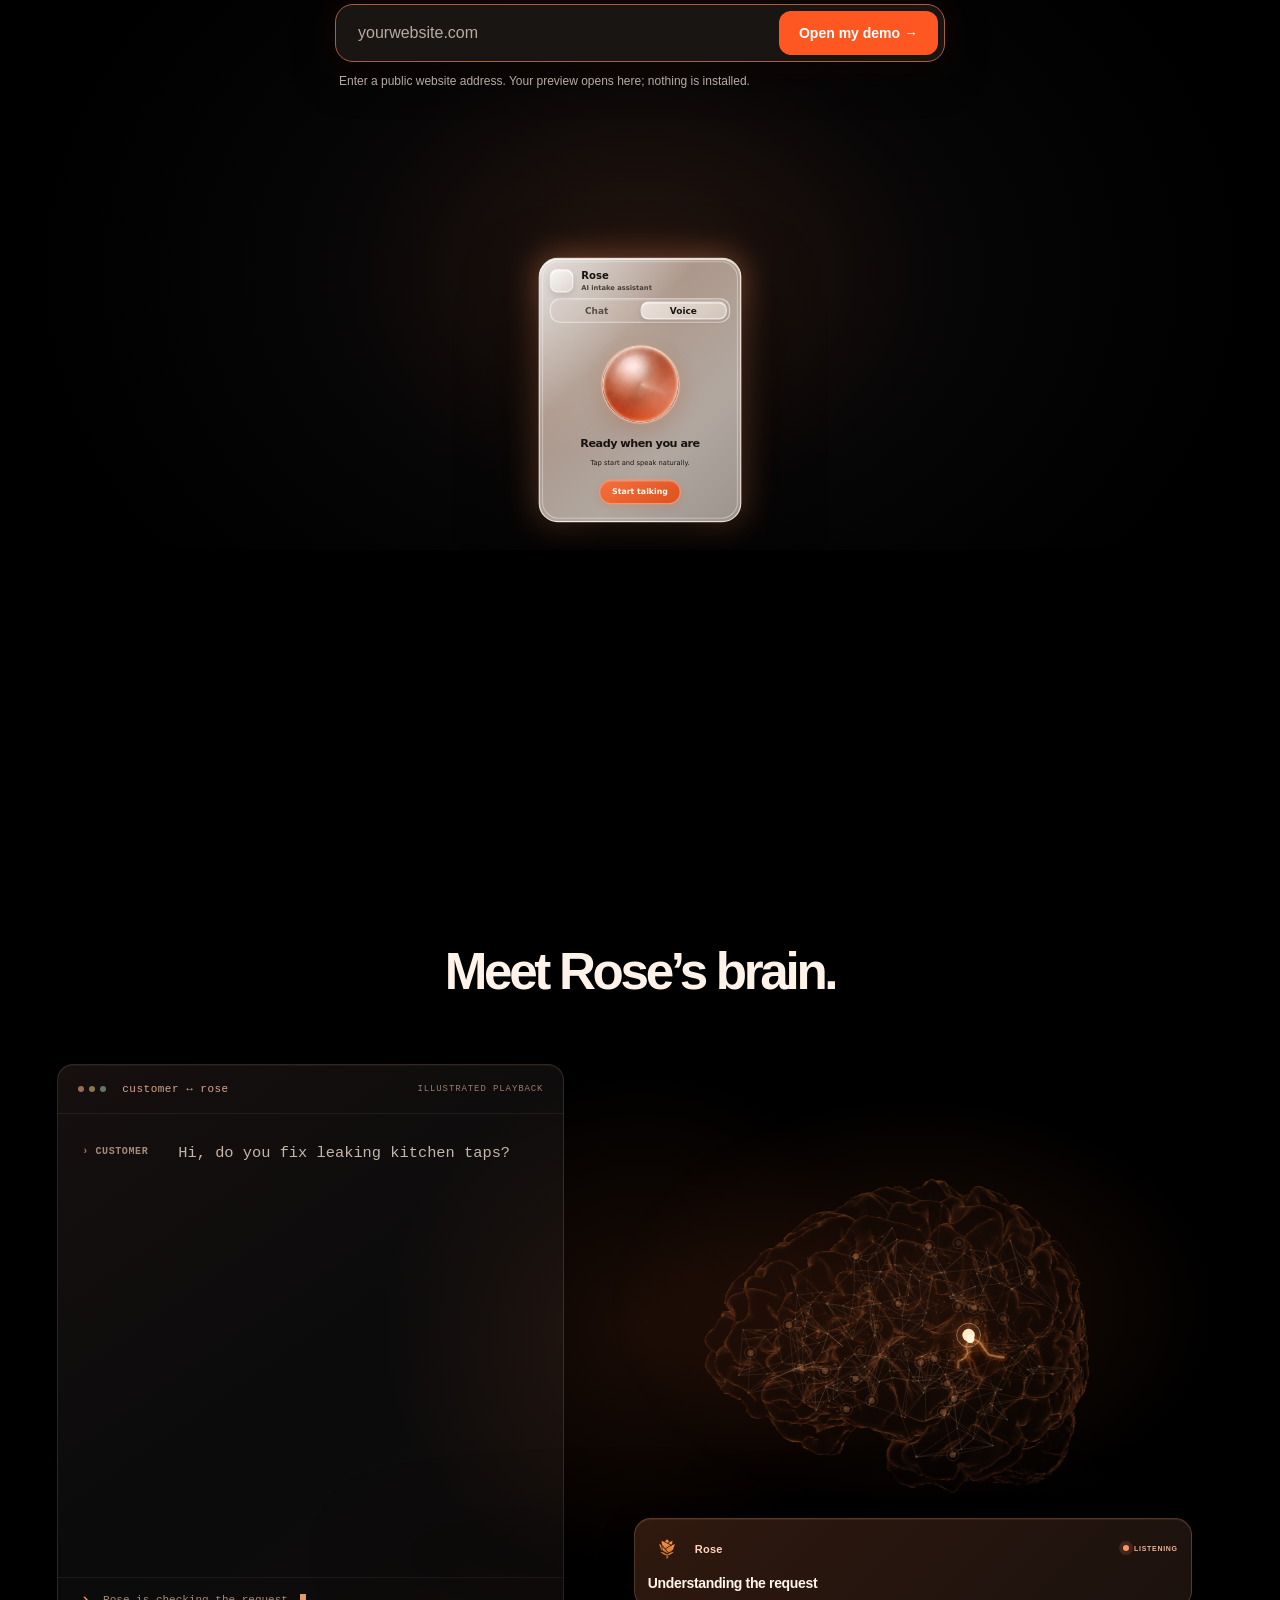
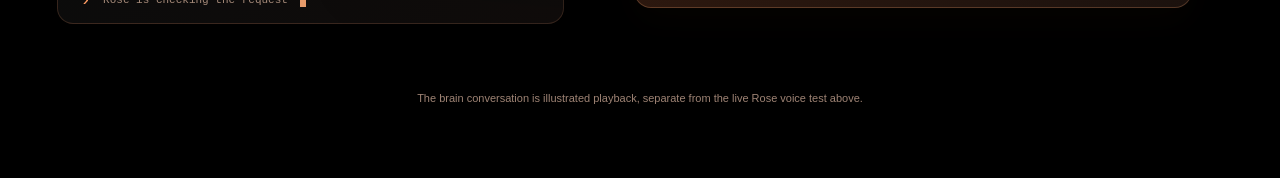
==== commit 404ed0b1: "Open Rose website preview in same tab" ====
--- a/index.html
+++ b/index.html
@@ -181,13 +181,13 @@
     <section class="rose-reveal" id="roseReveal" aria-labelledby="roseRevealTitle">
       <p class="rose-reveal__eyebrow">Rose, made yours</p>
       <h2 id="roseRevealTitle">One Rose. Your look.</h2>
-      <form class="wr-try-form" id="try-rose" action="https://wildroseautomations.ca/ai-tool-mockup-final.html" method="get" target="_blank" rel="noopener">
+      <form class="wr-try-form" id="try-rose" action="https://wildroseautomations.ca/ai-tool-mockup-final.html" method="get">
         <label for="tryRoseWebsite">Try Rose on your website</label>
         <div class="wr-try-bar">
           <input id="tryRoseWebsite" name="website" type="text" inputmode="url" autocomplete="url" placeholder="yourwebsite.com" required maxlength="2048" aria-describedby="tryRoseNote">
-          <button type="submit">Open my demo <span aria-hidden="true">↗</span></button>
+          <button type="submit">Open my demo <span aria-hidden="true">→</span></button>
         </div>
-        <p id="tryRoseNote">Enter a public website address. Your preview opens in a new tab; nothing is installed.</p>
+        <p id="tryRoseNote">Enter a public website address. Your preview opens here; nothing is installed.</p>
       </form>
       <div class="rose-reveal__stage" role="img" aria-label="One orange Rose assistant expands into a lineup of seven colourful design variations">
         <svg class="rose-reveal__arch" viewBox="0 0 1000 380" preserveAspectRatio="none" aria-hidden="true"><path d="M 85 315 C 130 72, 369 20, 500 20 C 685 20, 890 90, 927 315"/></svg>
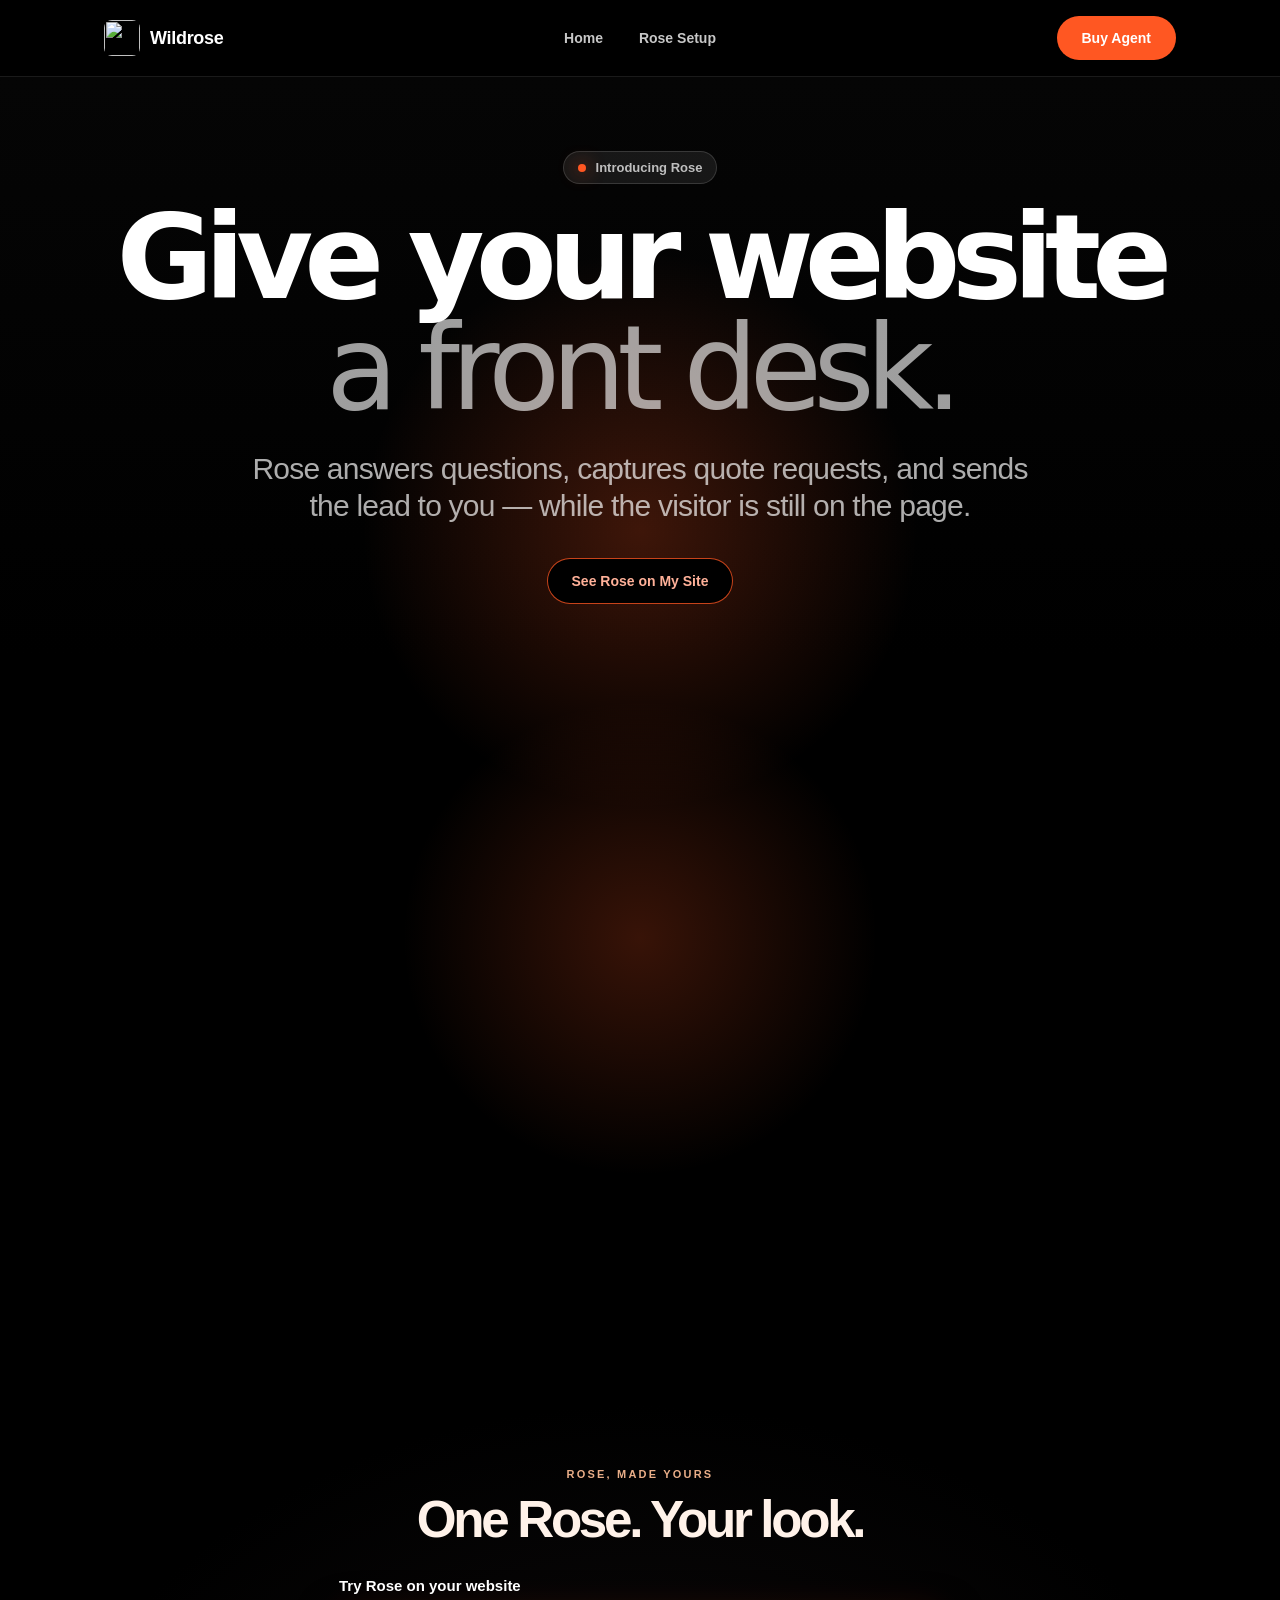
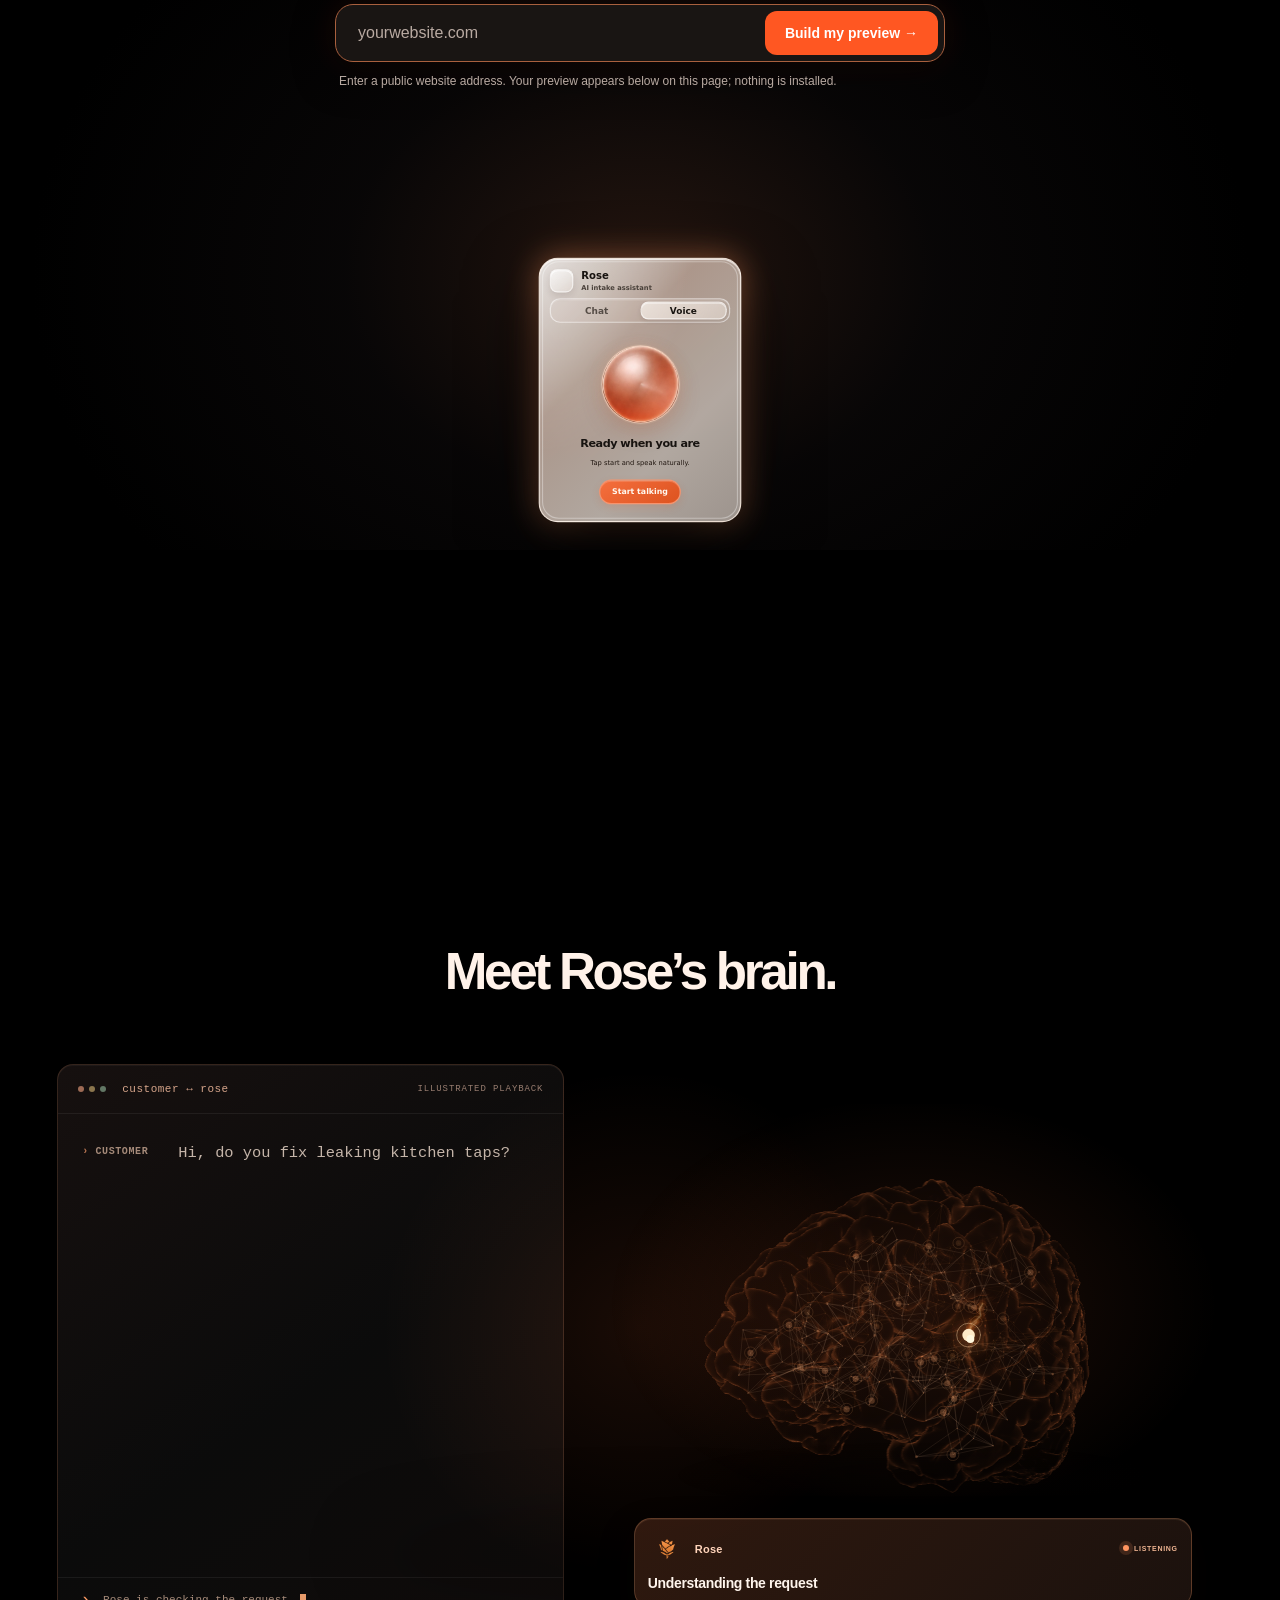
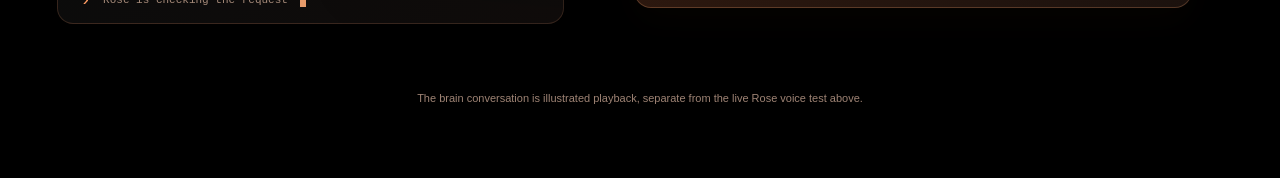
==== commit ed2301ee: "Embed website mockup in Rose brain preview page" ====
--- a/index.html
+++ b/index.html
@@ -158,7 +158,7 @@
   </style>
   <link rel="stylesheet" href="rose-appearance.css?v=calm-1">
   <link rel="stylesheet" href="demo-layout.css?v=brain-demo-close-1">
-  <link rel="stylesheet" href="rose-reveal.css?v=section-gap-1">
+  <link rel="stylesheet" href="rose-reveal.css?v=inline-preview-1">
 </head>
 <body>
   <nav class="wr-site-nav" aria-label="Wildrose navigation">
@@ -185,15 +185,19 @@
         <label for="tryRoseWebsite">Try Rose on your website</label>
         <div class="wr-try-bar">
           <input id="tryRoseWebsite" name="website" type="text" inputmode="url" autocomplete="url" placeholder="yourwebsite.com" required maxlength="2048" aria-describedby="tryRoseNote">
-          <button type="submit">Open my demo <span aria-hidden="true">→</span></button>
+          <button type="submit">Build my preview <span aria-hidden="true">→</span></button>
         </div>
-        <p id="tryRoseNote">Enter a public website address. Your preview opens here; nothing is installed.</p>
+        <p id="tryRoseNote">Enter a public website address. Your preview appears below on this page; nothing is installed.</p>
       </form>
       <div class="rose-reveal__stage" role="img" aria-label="One orange Rose assistant expands into a lineup of seven colourful design variations">
         <svg class="rose-reveal__arch" viewBox="0 0 1000 380" preserveAspectRatio="none" aria-hidden="true"><path d="M 85 315 C 130 72, 369 20, 500 20 C 685 20, 890 90, 927 315"/></svg>
         <div class="rose-reveal__floor" aria-hidden="true"></div>
         <div id="roseRevealCards" aria-hidden="true"></div>
       </div>
+      <section class="wr-inline-preview" id="roseSitePreview" aria-label="Rose website preview" hidden>
+        <div class="wr-inline-preview__bar"><span class="wr-inline-preview__dots" aria-hidden="true">● ● ●</span><strong id="rosePreviewTitle">Building your Rose preview…</strong><button type="button" id="rosePreviewClose" aria-label="Close website preview">Close</button></div>
+        <iframe id="rosePreviewFrame" title="Rose preview for your website" loading="eager" referrerpolicy="strict-origin-when-cross-origin"></iframe>
+      </section>
     </section>
     <section class="stage" id="stage" data-speaker="visitor" aria-labelledby="brainTitle">
       <h2 class="brain-title" id="brainTitle">Meet Rose’s brain.</h2>
@@ -2846,5 +2850,55 @@
       reset();
     })().catch(error=>{console.error('Rose demo failed to initialize',error);document.querySelector('#flow').setAttribute('aria-label','Brain demo failed to load; reload the page');});
   </script>
+  <script>
+    (()=>{
+      const form=document.getElementById('try-rose');
+      const input=document.getElementById('tryRoseWebsite');
+      const shell=document.getElementById('roseSitePreview');
+      const frame=document.getElementById('rosePreviewFrame');
+      const title=document.getElementById('rosePreviewTitle');
+      const builder='https://wildroseautomations.ca/ai-tool-mockup-final.html';
+      form.addEventListener('submit',event=>{
+        event.preventDefault();
+        const website=input.value.trim();
+        if(!website)return;
+        let site;
+        try { site=new URL(/^https?:\/\//i.test(website)?website:`https://${website}`); }
+        catch { input.setCustomValidity('Enter a valid website address.');input.reportValidity();return; }
+        if(!['http:','https:'].includes(site.protocol)||!site.hostname.includes('.')){
+          input.setCustomValidity('Enter a public website address.');input.reportValidity();return;
+        }
+        input.setCustomValidity('');
+        const url=new URL(builder);url.searchParams.set('website',site.href);url.searchParams.set('embed','1');
+        title.textContent=`Building Rose for ${site.hostname}…`;
+        frame.title=`Rose website preview for ${site.hostname}`;
+        shell.hidden=false;
+        frame.src=url.href;
+        shell.scrollIntoView({behavior:'smooth',block:'start'});
+      });
+      input.addEventListener('input',()=>input.setCustomValidity(''));
+      frame.addEventListener('load',()=>{
+        if(!shell.hidden)title.textContent=frame.src.includes('buy=1')?'Choose your Rose plan':`Rose preview for ${frame.title.replace('Rose website preview for ','')}`;
+      });
+      document.getElementById('rosePreviewClose').addEventListener('click',()=>{
+        shell.hidden=true;frame.removeAttribute('src');form.scrollIntoView({behavior:'smooth',block:'center'});
+      });
+      window.addEventListener('message',event=>{
+        if(event.origin!=='https://wildroseautomations.ca'||event.source!==frame.contentWindow||!event.data||typeof event.data!=='object')return;
+        if(event.data.type==='roseOpenBuy'){
+          try {
+            const target=new URL(event.data.target);
+            if(target.origin!==new URL(builder).origin||target.pathname!==new URL(builder).pathname||target.searchParams.get('buy')!=='1')return;
+            title.textContent='Choose your Rose plan';
+            frame.src=target.href;
+            shell.scrollIntoView({behavior:'smooth',block:'start'});
+          } catch { /* Ignore malformed messages. */ }
+        }
+        if(event.data.type==='roseCheckoutRedirect'){
+          try {const target=new URL(event.data.target);if(target.protocol==='https:')window.location.assign(target.href)}catch { /* Ignore malformed messages. */ }
+        }
+      });
+    })();
+  </script>
 </body>
 </html>
--- a/rose-reveal.css
+++ b/rose-reveal.css
@@ -20,3 +20,12 @@
 @media(max-width:390px){.rose-reveal h2{font-size:32px}}
 @media(max-width:350px){.rose-variant{--spread:32px}}
 @media(prefers-reduced-motion:reduce){.rose-variant,.rose-reveal__arch path{transition:none!important}}
+/* The live mockup stays on this page, after the Rose cards and before the brain demo. */
+.wr-inline-preview[hidden]{display:none}
+.wr-inline-preview{position:relative;z-index:4;width:min(1120px,100%);margin:38px auto 0;overflow:hidden;border:1px solid #996a51;border-radius:17px;background:#fbf7f1;box-shadow:0 28px 65px #0008;text-align:left;scroll-margin-top:24px}
+.wr-inline-preview__bar{display:flex;align-items:center;gap:14px;min-height:47px;padding:8px 16px;background:#382419;color:#fff0e7;font-size:13px}
+.wr-inline-preview__bar strong{min-width:0;overflow:hidden;text-overflow:ellipsis;white-space:nowrap;font-weight:650}
+.wr-inline-preview__dots{flex:none;color:#ffac7e;font-size:10px;letter-spacing:3px}
+.wr-inline-preview__bar button{flex:none;margin-left:auto;border:1px solid #a2755c;border-radius:7px;padding:5px 10px;background:transparent;color:#fff0e7;font-size:12px}
+.wr-inline-preview iframe{display:block;width:100%;height:min(1050px,88vh);min-height:610px;border:0;background:#fbf7f1}
+@media(max-width:760px){.wr-inline-preview{margin-top:22px;border-radius:11px}.wr-inline-preview__bar{gap:8px;padding:8px}.wr-inline-preview__dots{letter-spacing:0}.wr-inline-preview__bar strong{font-size:11px}.wr-inline-preview iframe{height:83vh;min-height:600px}}
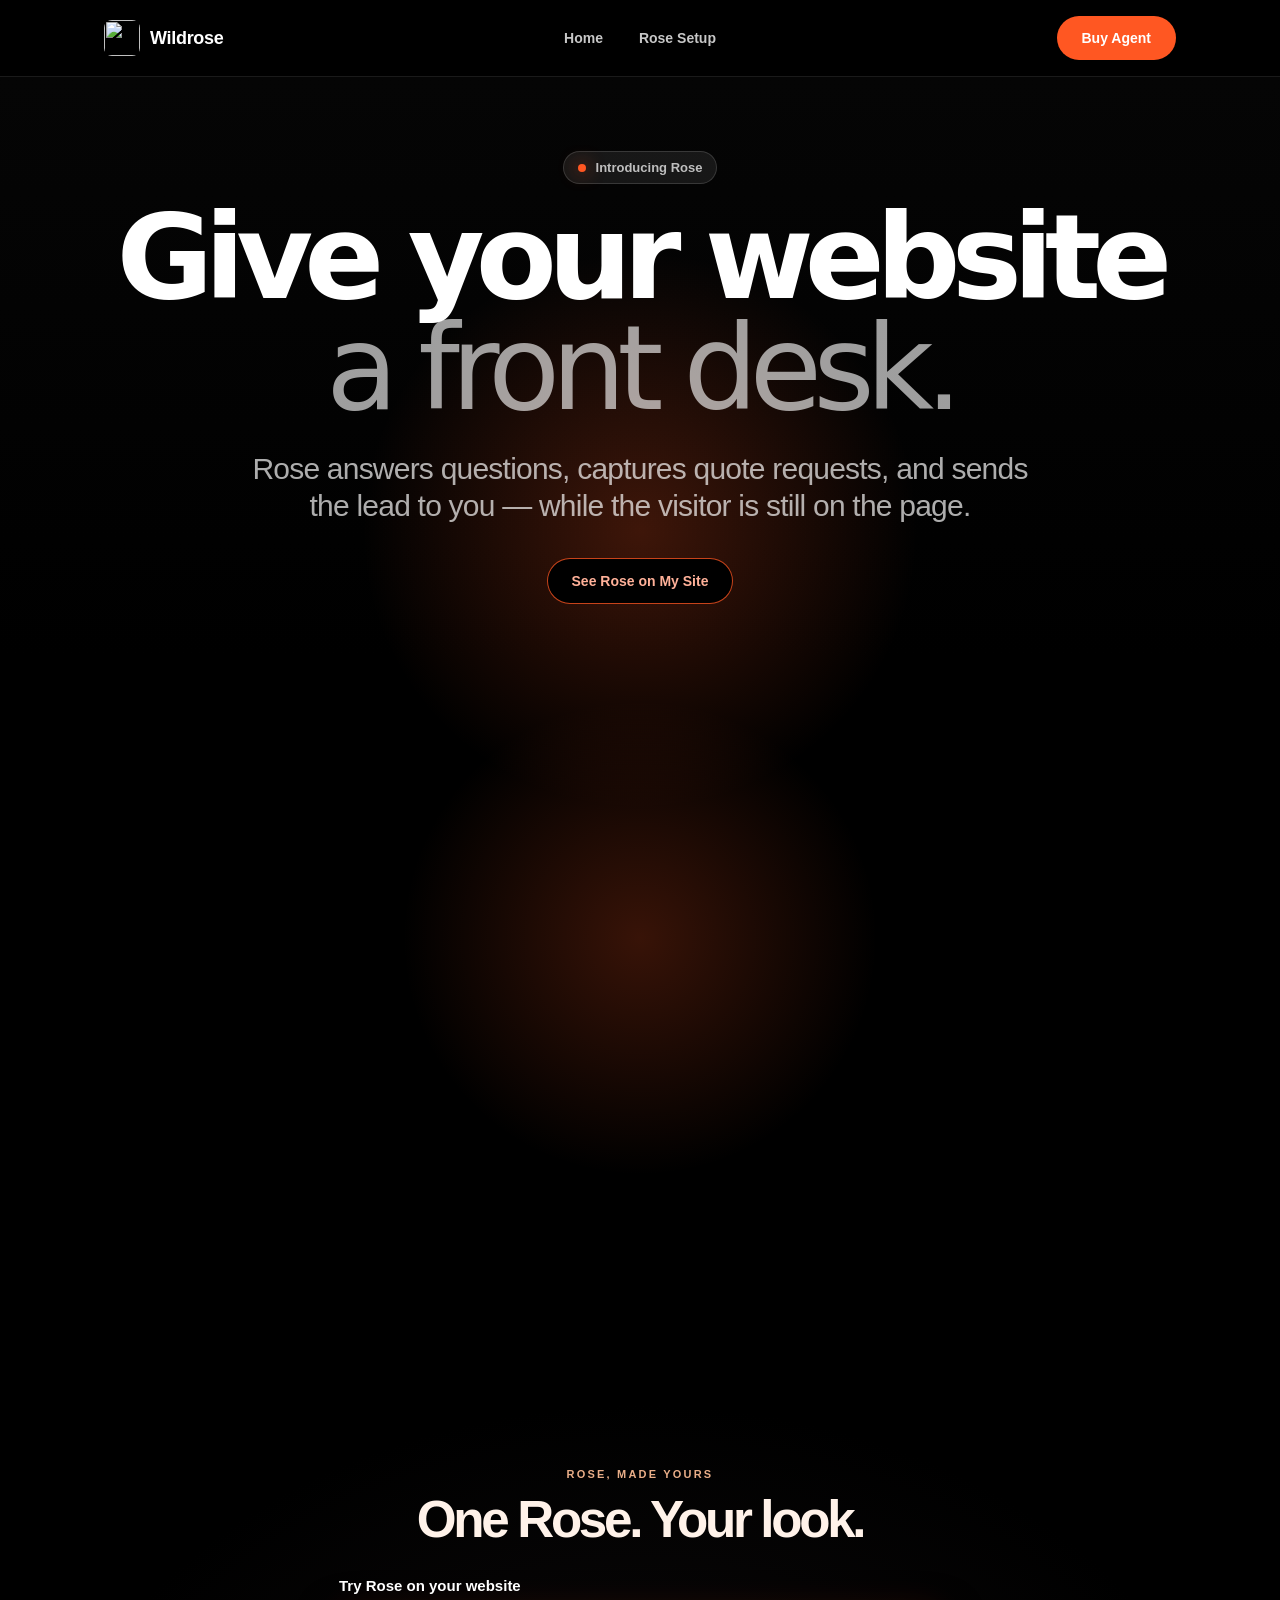
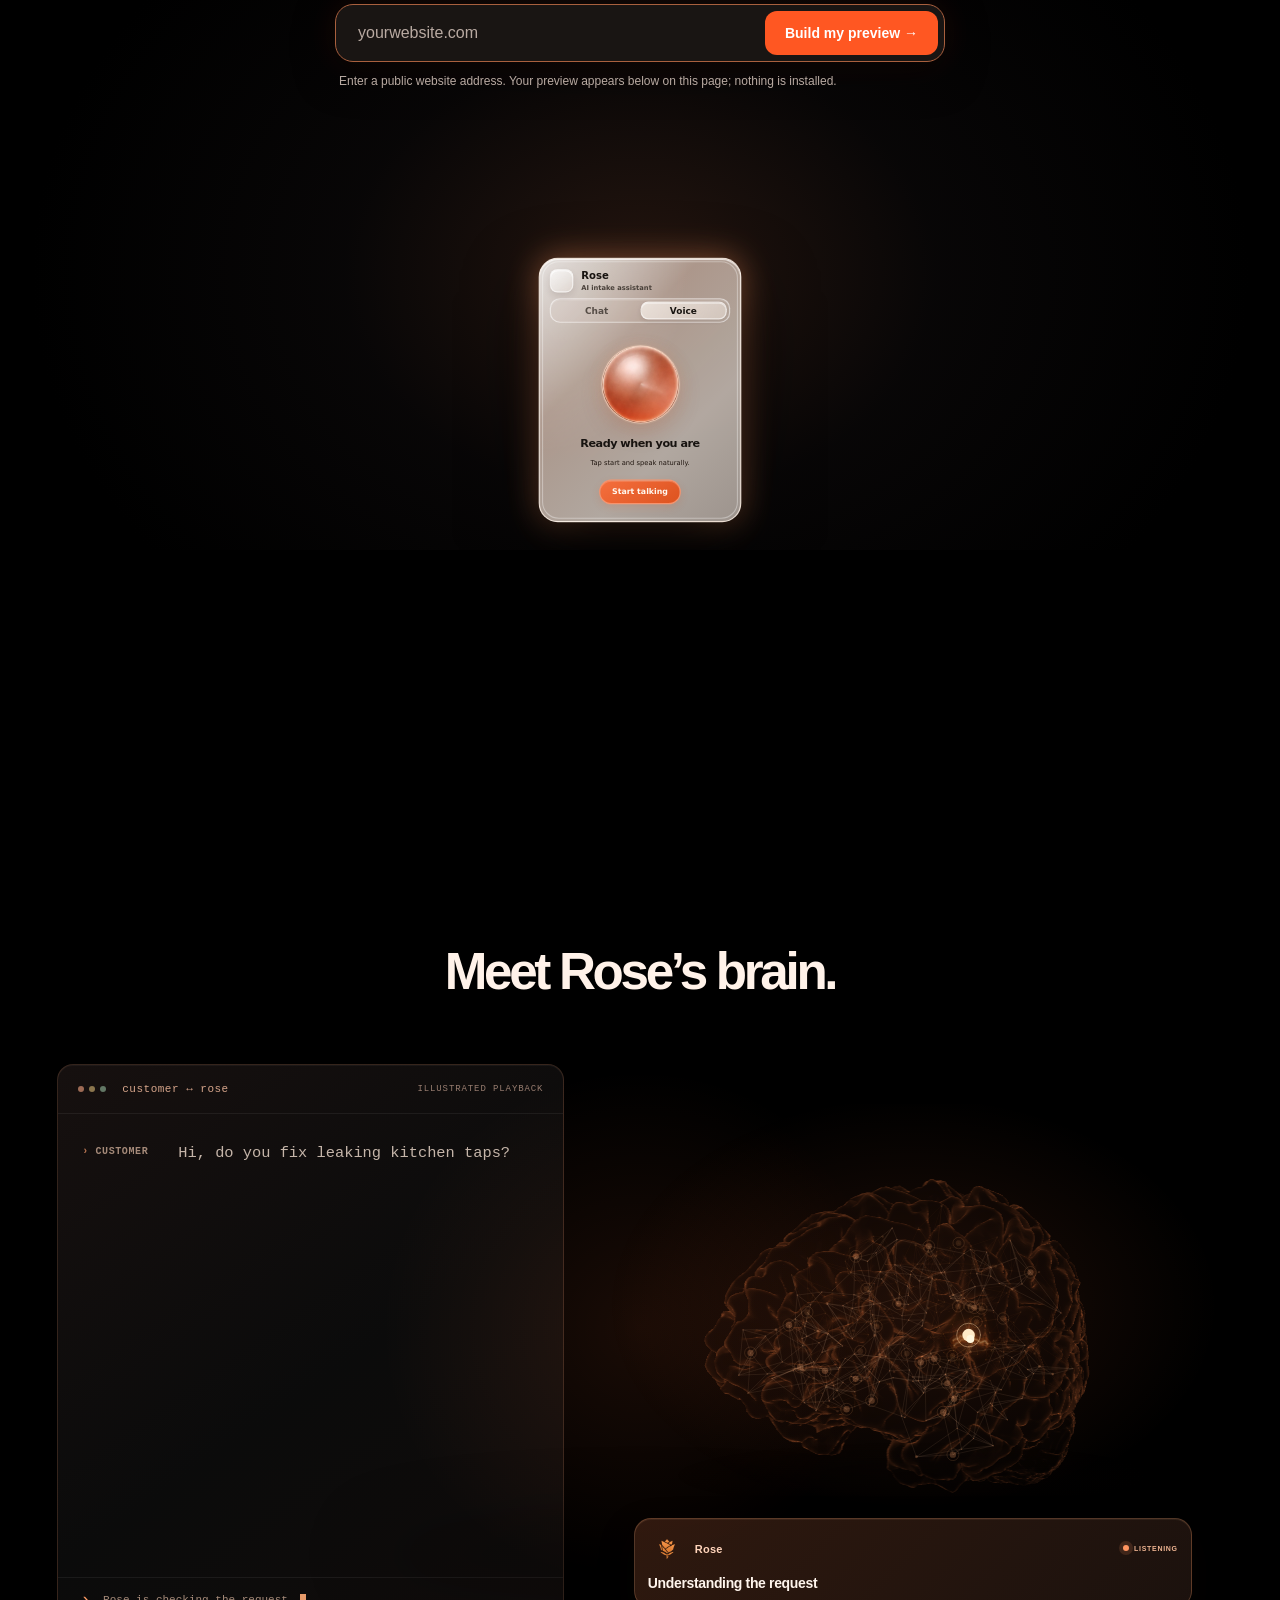
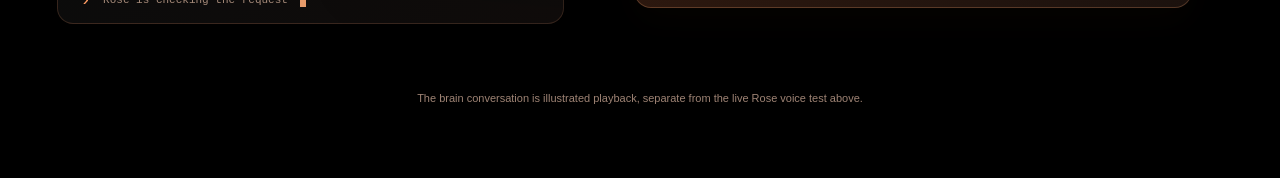
==== commit 1cebe2c7: "Refresh shared Rose voice-default widget on brain preview" ====
--- a/index.html
+++ b/index.html
@@ -213,7 +213,7 @@
     <p class="demo-disclaimer">The brain conversation is illustrated playback, separate from the live Rose voice test above.</p>
   </main>
   <script src="rose-reveal.js?v=2" defer></script>
-  <script src="https://wildroseautomations.ca/wildrose-widget-sandbox.js?v=mobile-launcher-contrast-1" data-api-base="https://wildrose-widget.wildeautomations.com" data-title="Rose" data-accent="#ff5722" data-logo="https://wildroseautomations.ca/logos/wildrose.png" data-fallback-url="mailto:jack@wildroseautomations.ca" data-greeting="Hi, I’m Rose. Ask questions about our services or tell me what you need a quote for, and I’ll help you reach the owner." data-placeholder="Ask a question or describe your request…" data-business-context="You are the visitor-facing assistant for Wildrose Automations. Help visitors with FAQs, capture quote requests and contact details, and offer owner handoff. Do not act as an owner configuration tool. Rose Basic is $24/month with 75 voice minutes; Pro is $79/month with 250 voice minutes. Extra voice minutes are $0.29/minute. Custom integrations are separately scoped. Do not promise completed bookings, payments or integrations." data-mount="#liveRoseVoice" data-inline="true" data-default-view="voice"></script>
+  <script src="https://wildroseautomations.ca/wildrose-widget-sandbox.js?v=voice-universal-1" data-api-base="https://wildrose-widget.wildeautomations.com" data-title="Rose" data-accent="#ff5722" data-logo="https://wildroseautomations.ca/logos/wildrose.png" data-fallback-url="mailto:jack@wildroseautomations.ca" data-greeting="Hi, I’m Rose. Ask questions about our services or tell me what you need a quote for, and I’ll help you reach the owner." data-placeholder="Ask a question or describe your request…" data-business-context="You are the visitor-facing assistant for Wildrose Automations. Help visitors with FAQs, capture quote requests and contact details, and offer owner handoff. Do not act as an owner configuration tool. Rose Basic is $24/month with 75 voice minutes; Pro is $79/month with 250 voice minutes. Extra voice minutes are $0.29/minute. Custom integrations are separately scoped. Do not promise completed bookings, payments or integrations." data-mount="#liveRoseVoice" data-inline="true" data-default-view="voice"></script>
   <script src="brain-3d.js?v=calm-1"></script>
   <script>
     (async()=>{
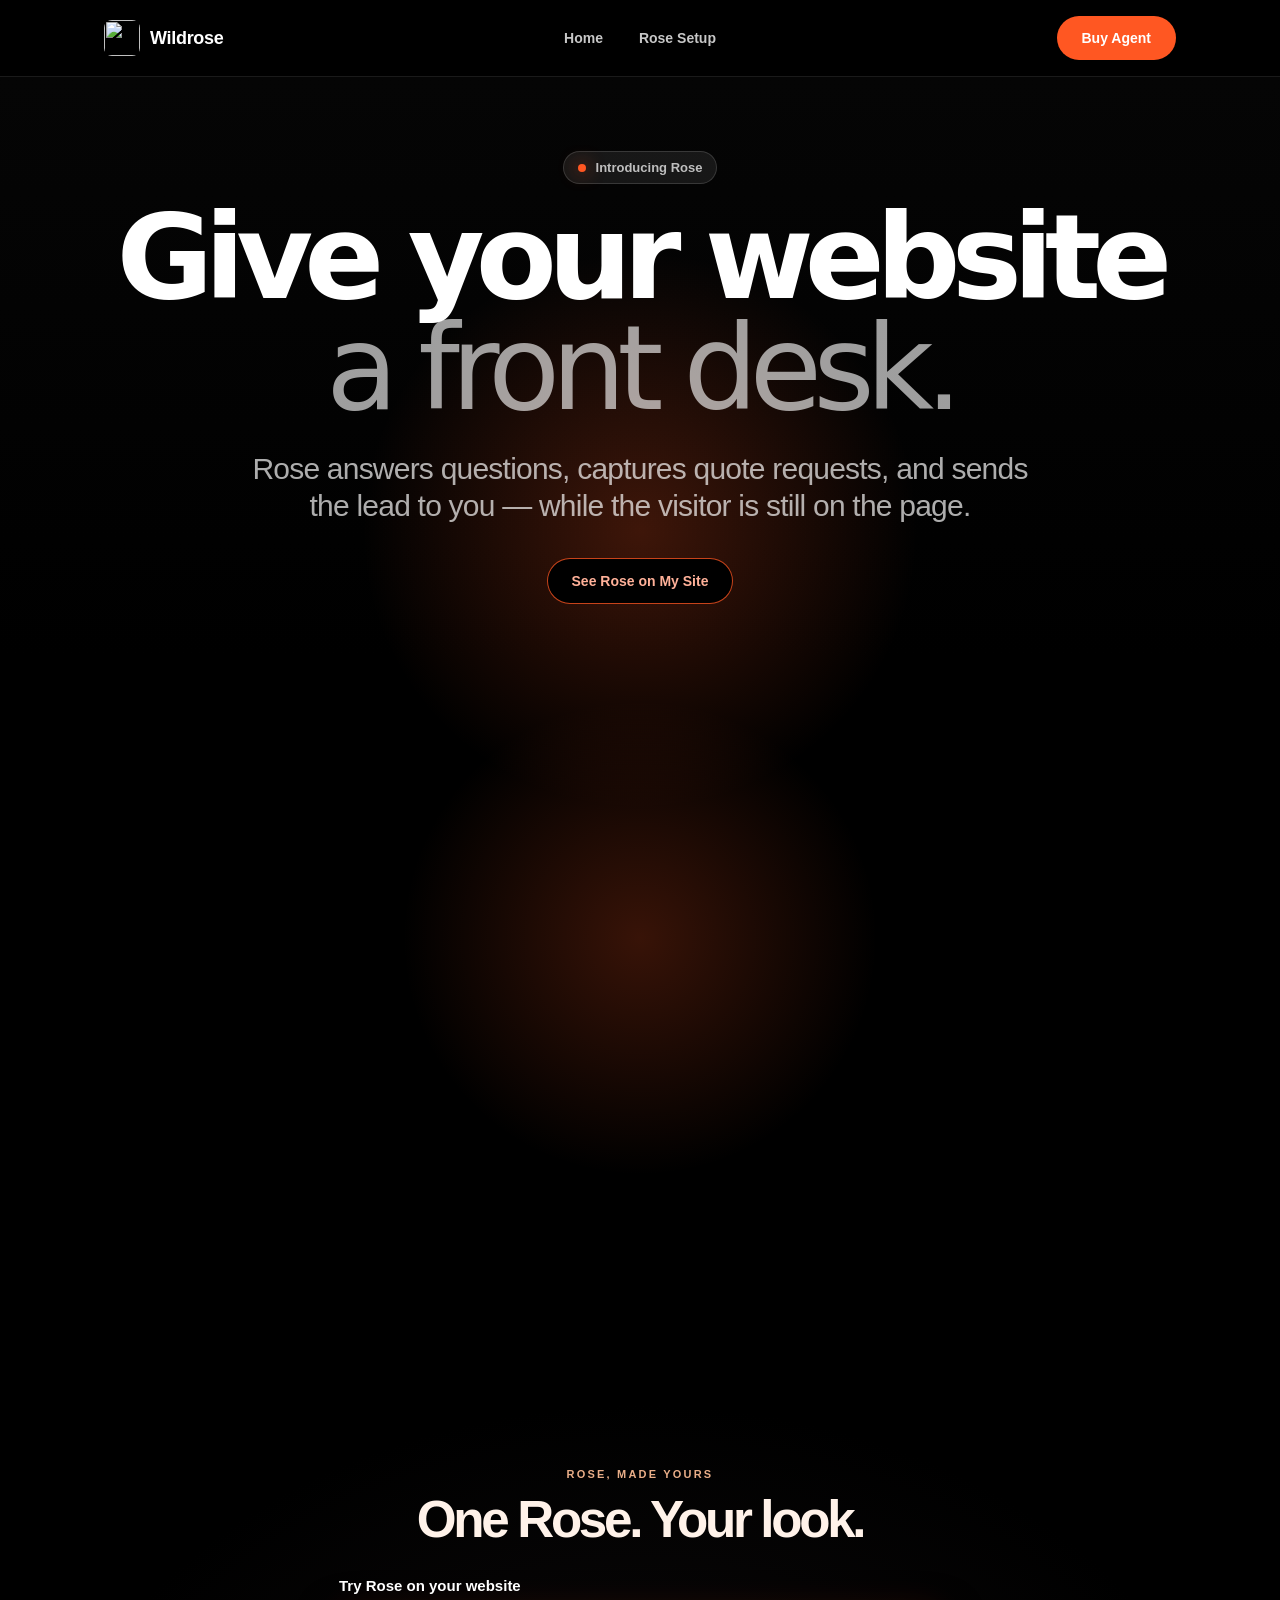
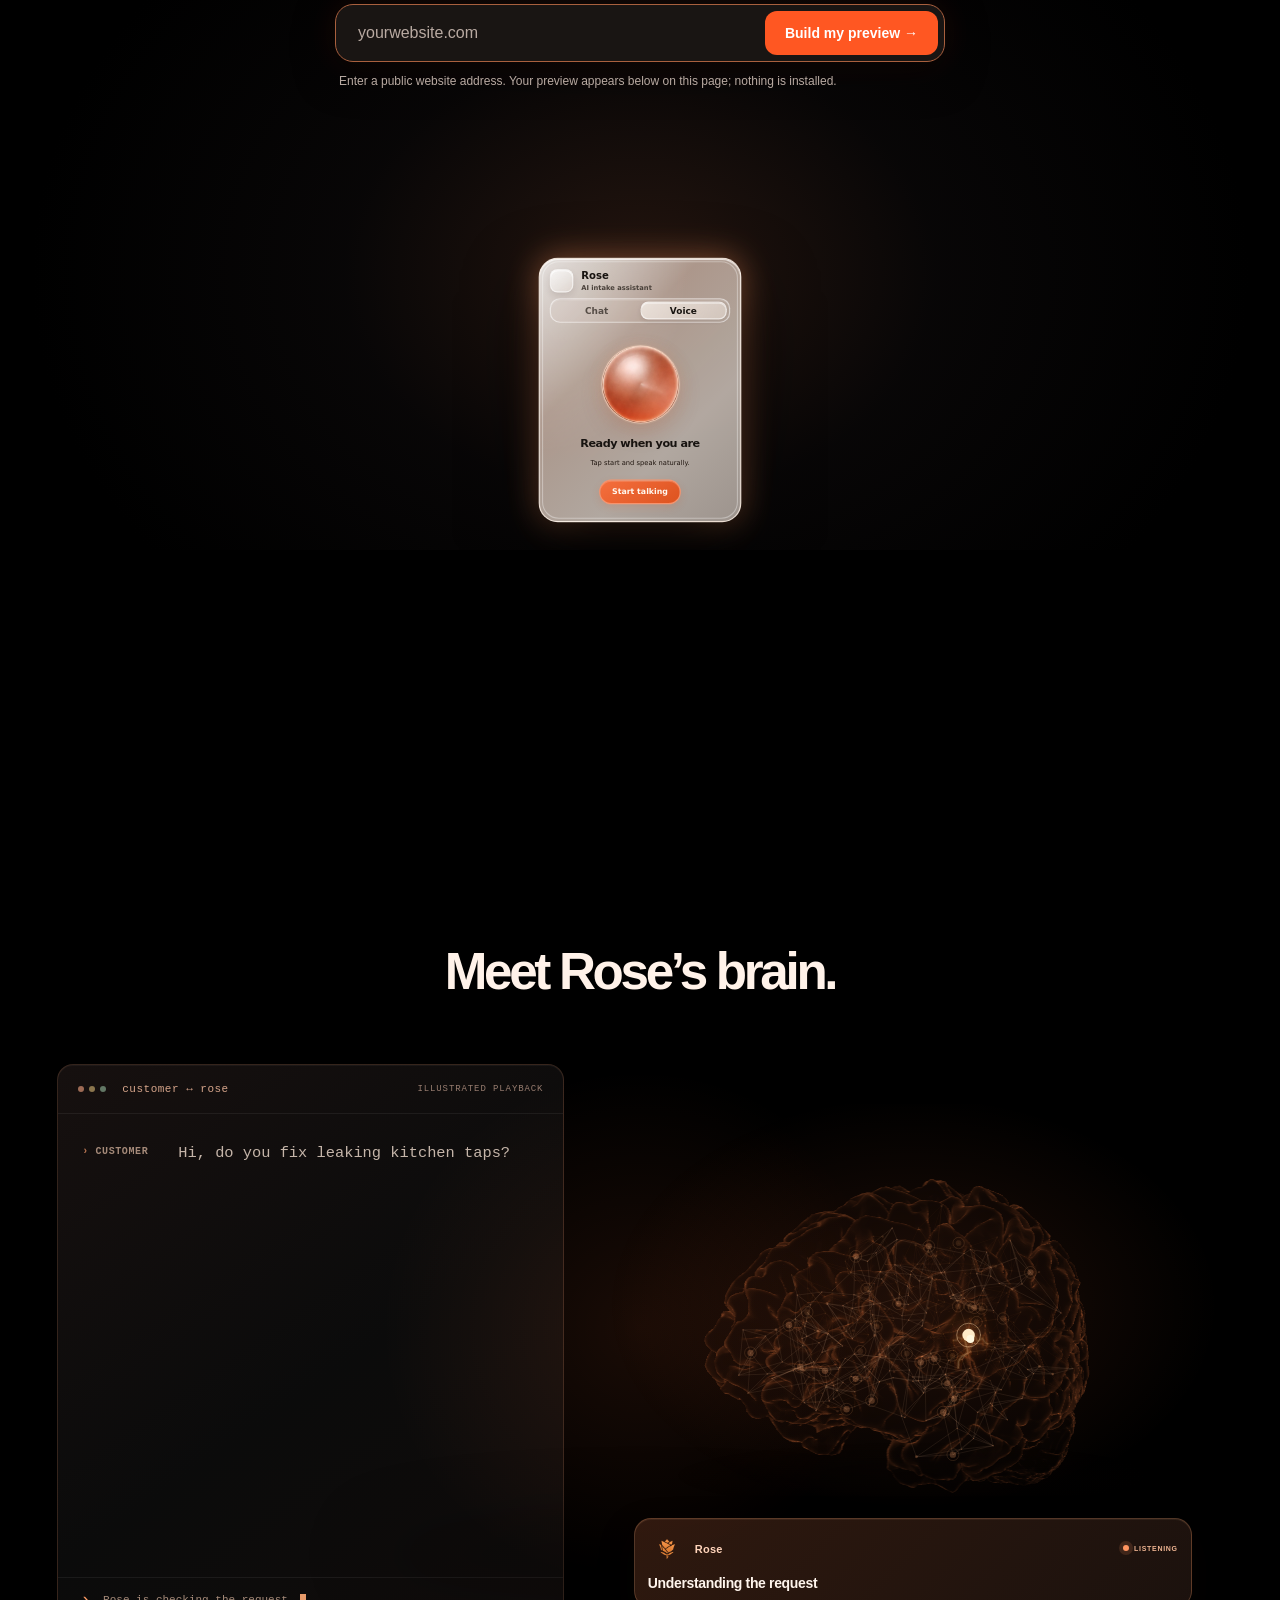
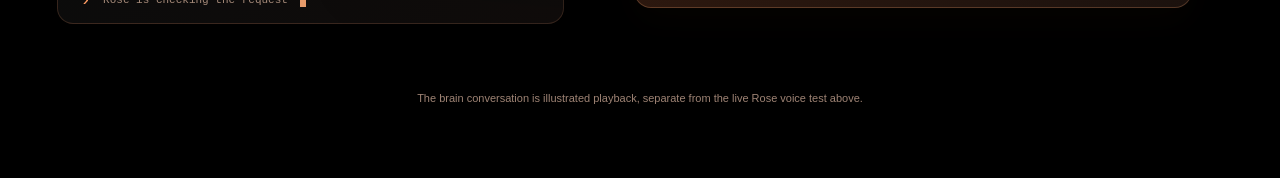
==== commit dbb82ac4: "Update preview heading without reloading checkout frame" ====
--- a/index.html
+++ b/index.html
@@ -2885,6 +2885,10 @@
       });
       window.addEventListener('message',event=>{
         if(event.origin!=='https://wildroseautomations.ca'||event.source!==frame.contentWindow||!event.data||typeof event.data!=='object')return;
+        if(event.data.type==='roseBuyView'){
+          title.textContent=event.data.active===true?'Choose your Rose plan':`Rose preview for ${frame.title.replace('Rose website preview for ','')}`;
+          shell.scrollIntoView({behavior:'smooth',block:'start'});
+        }
         if(event.data.type==='roseOpenBuy'){
           try {
             const target=new URL(event.data.target);
